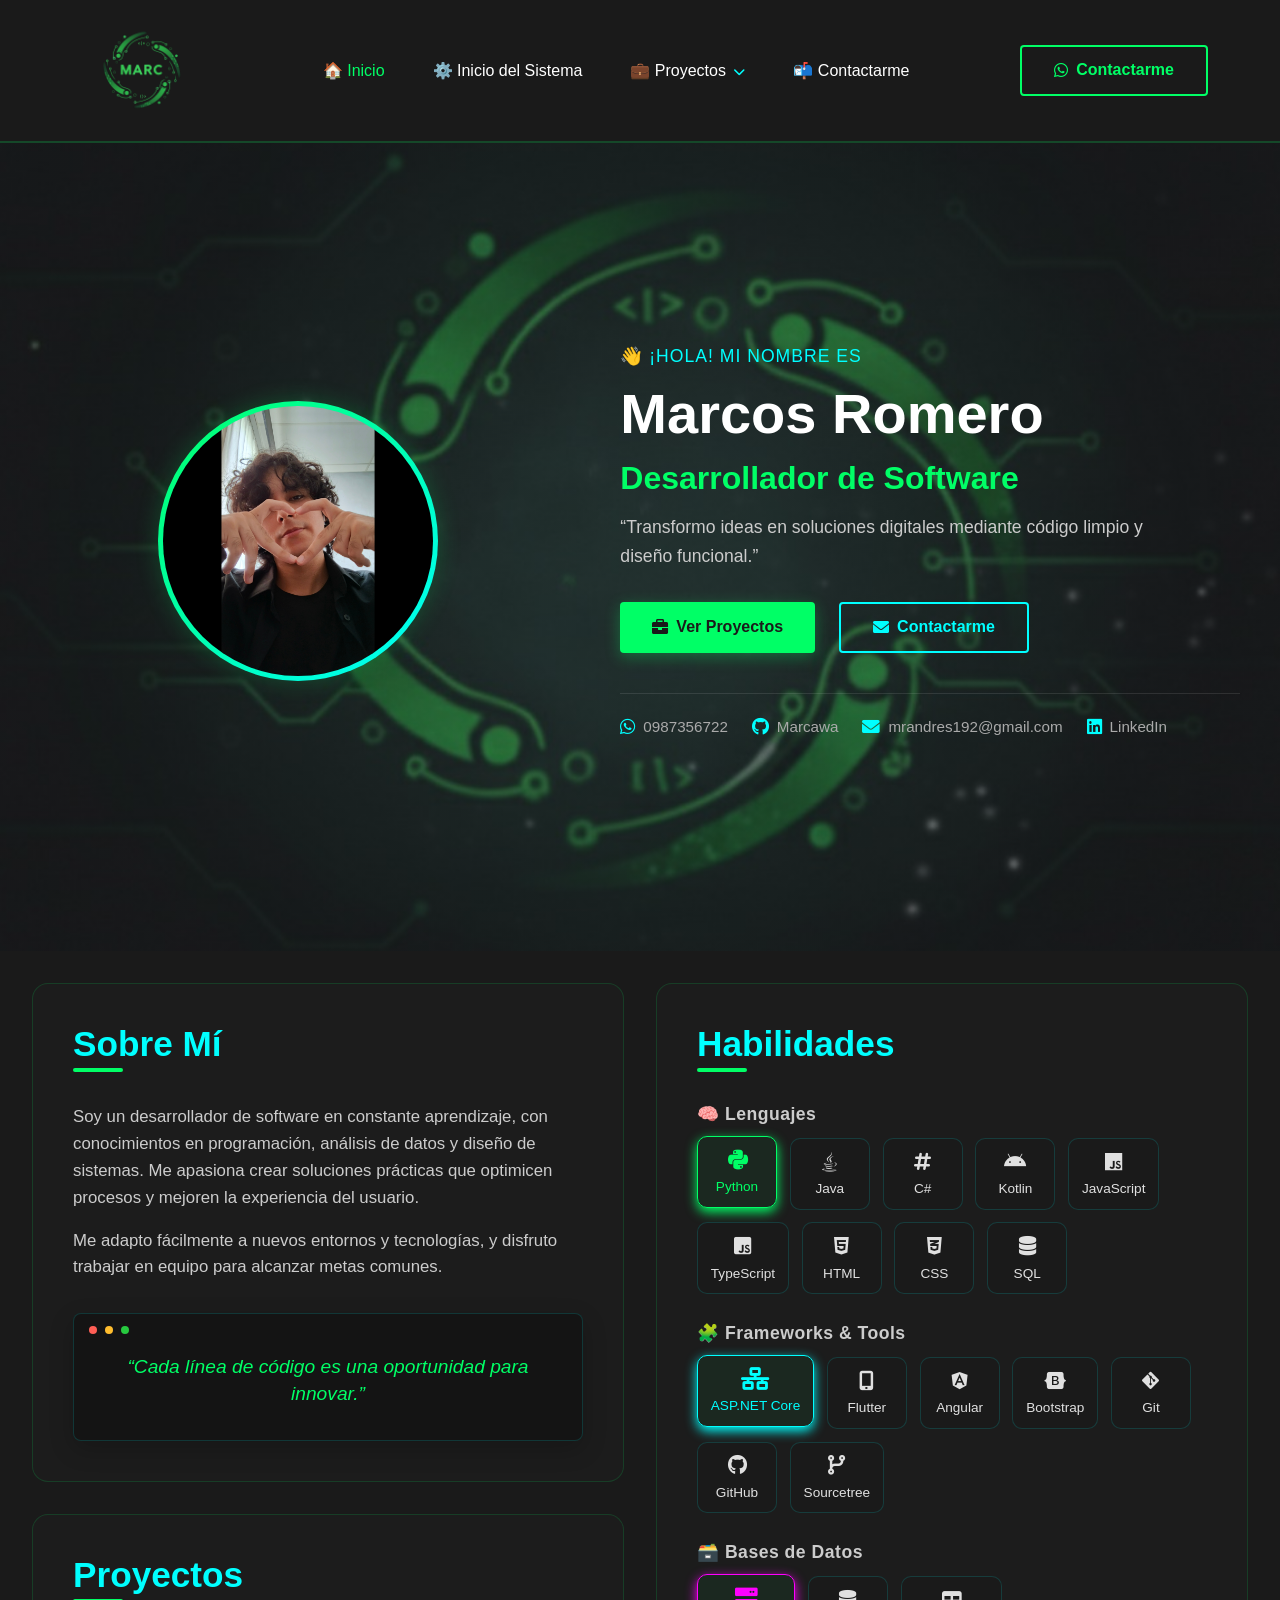
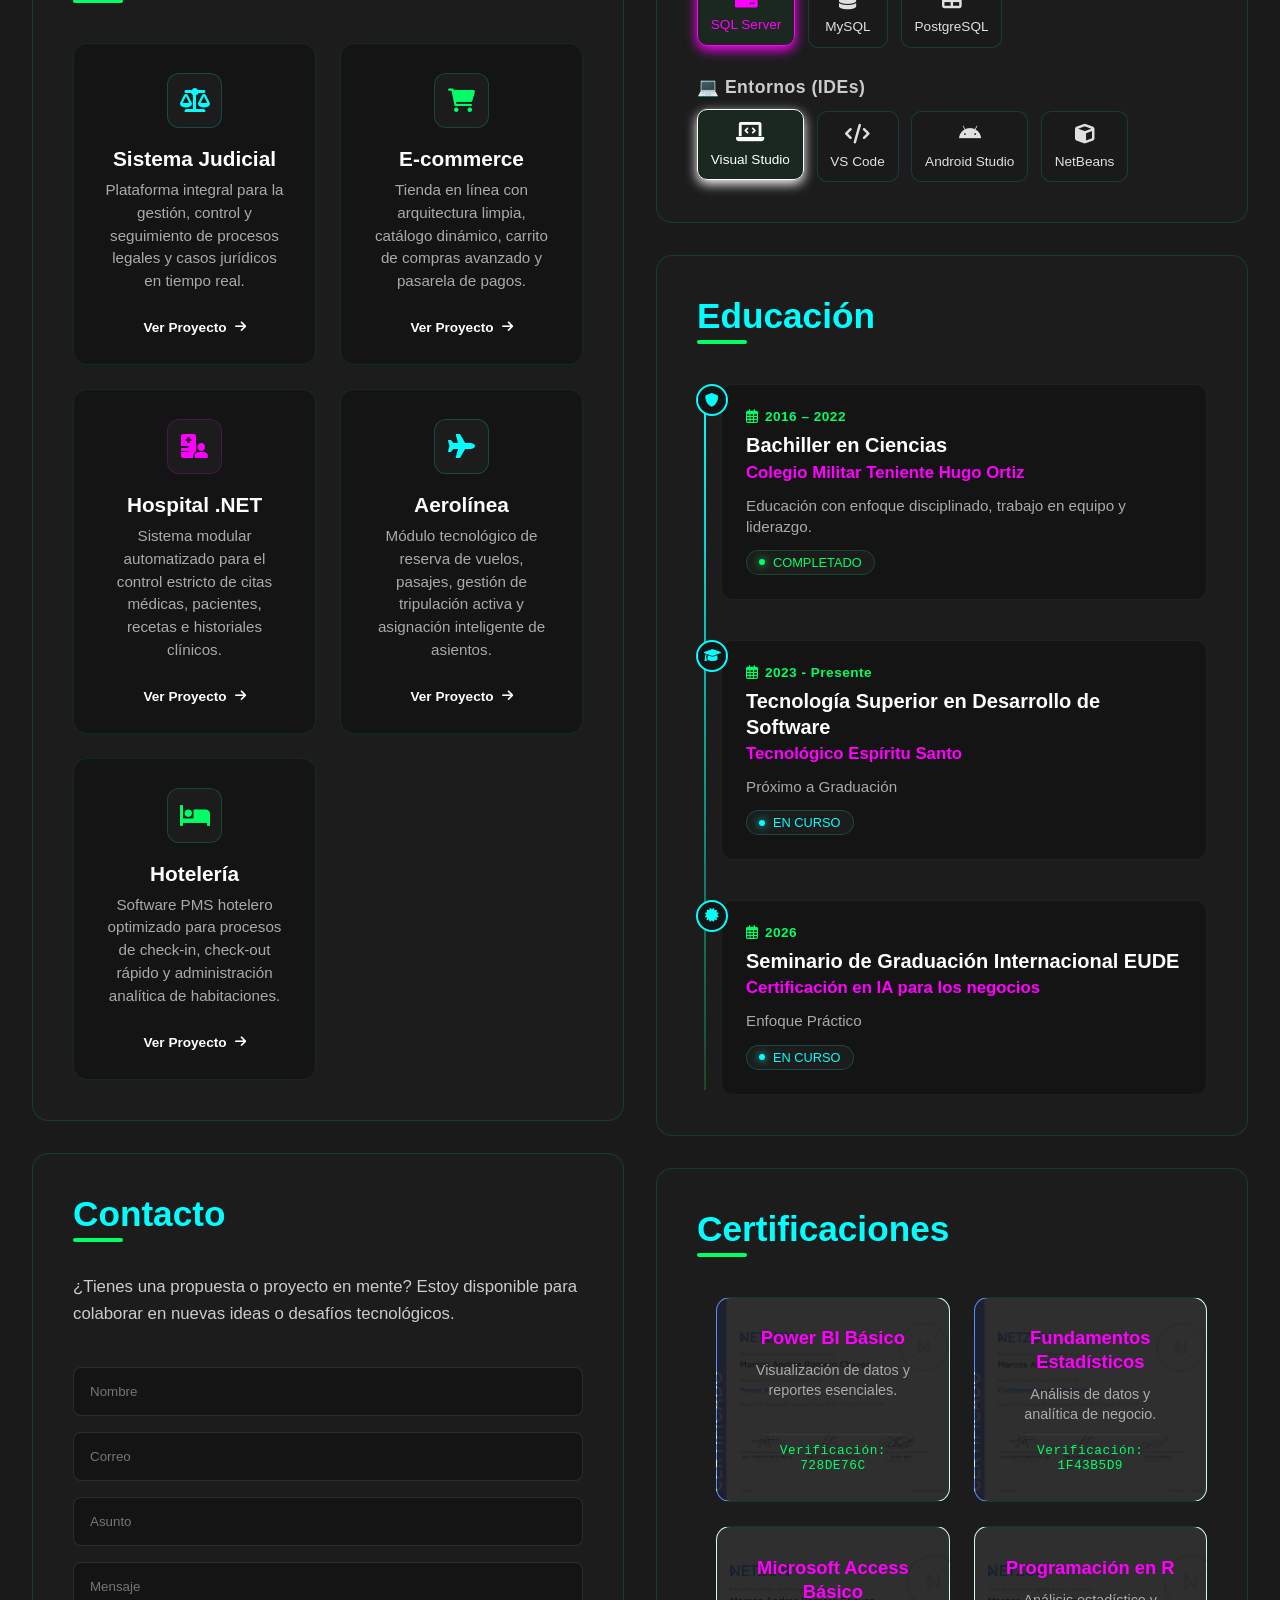
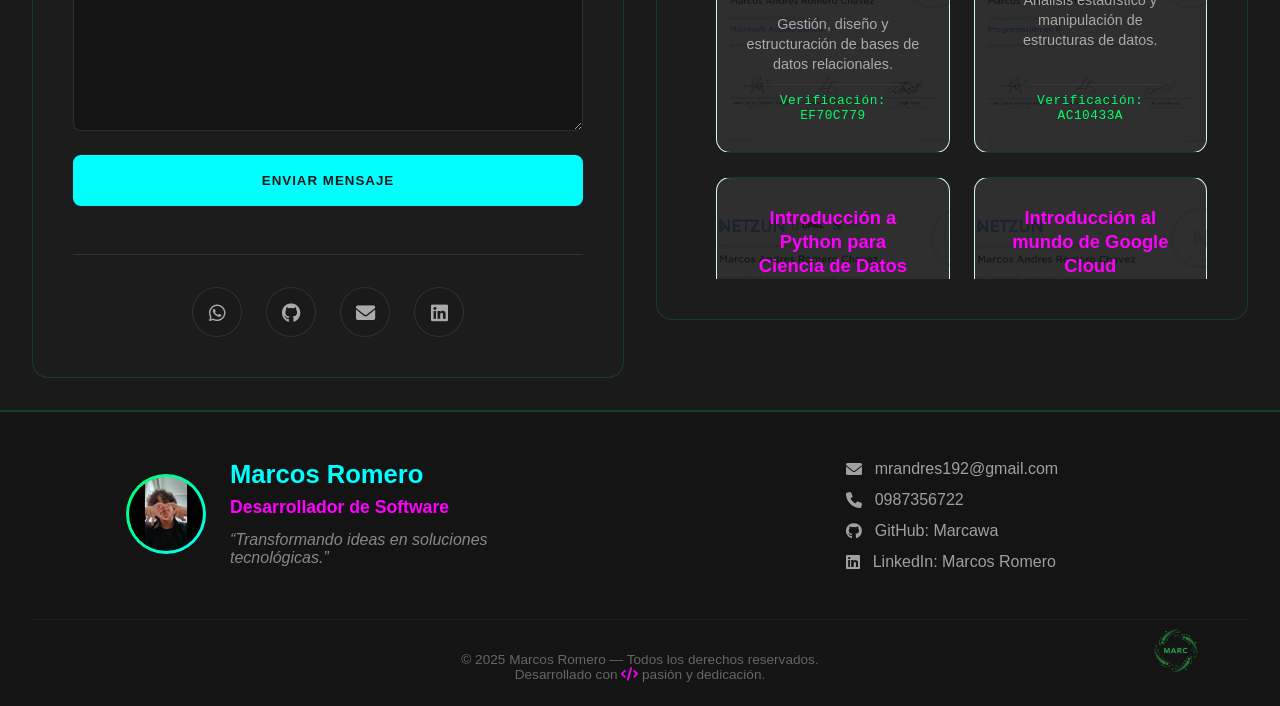
==== index.html @ 41011c2b "agregando el footer" ====
<!DOCTYPE html>
<html lang="es">
    <head>
        <meta charset="UTF-8">
        <meta name="viewport" content="width=device-width, initial-scale=1.0">
        <title>Marcos Romero | Portafolio</title>
        <link rel="stylesheet" href="css/style.css">
        <link rel="stylesheet" href="https://cdnjs.cloudflare.com/ajax/libs/font-awesome/6.0.0/css/all.min.css">
    </head>
    <body>

        <header class="main-header">
            <nav class="navbar">
                <div class="nav-logo">
                    <a href="#inicio">
                        <img src="img/Logo.png" alt="Logo Marcos Romero">
                    </a>
                </div>

                <button class="nav-toggle" id="navToggle" aria-label="Abrir menú">
                    <i class="fas fa-bars"></i>
                </button>

                <ul class="nav-menu" id="navMenu">
                    <li><a href="#inicio" class="nav-link active">🏠 Inicio</a></li>
                    <li><a href="#sistema" class="nav-link">⚙️ Inicio del Sistema</a></li>
                    
                    <li class="dropdown">
                        <a href="#proyectos" class="nav-link dropdown-toggle">
                            💼 Proyectos <i class="fas fa-chevron-down text-small"></i>
                        </a>
                        <ul class="dropdown-menu">
                            <li><a href="#judicial" class="dropdown-item">⚖️ Sistema Judicial</a></li>
                            <li><a href="#ecommerce" class="dropdown-item">🛒 E-commerce</a></li>
                            <li><a href="#hospital" class="dropdown-item">🏥 Hospital</a></li>
                            <li><a href="#aerolinea" class="dropdown-item">✈️ Aerolínea</a></li>
                            <li><a href="#hoteleria" class="dropdown-item">🏨 Hotelería</a></li>
                        </ul>
                    </li>

                    <li><a href="#contacto" class="nav-link">📬 Contactarme</a></li>

                    <li id="nav-action-mobile">
                        <a href="https://wa.me/0987356722" target="_blank" class="btn-nav">
                            <i class="fab fa-whatsapp"></i> Contactarme
                        </a>
                    </li>
                </ul>

                <div class="nav-actions" id="navActions">
                    <a href="https://wa.me/0987356722" target="_blank" class="btn-nav">
                        <i class="fab fa-whatsapp"></i> Contactarme
                    </a>
                </div>
            </nav>
        </header>

        <div class="header-spacer"></div>

        <main>
            <section id="hero" class="hero-section">
                <div class="hero-container">
                    
                    <div class="hero-avatar-box">
                        <div class="avatar-wrapper">
                            <img src="img/Marc.jpg" alt="Marcos Romero" class="hero-avatar">
                        </div>
                    </div>

                    <div class="hero-content-box">
                        <span class="hero-welcome">👋 ¡Hola! Mi nombre es</span>
                        <h1 class="hero-name">Marcos Romero</h1>
                        <h2 class="hero-title">Desarrollador de Software</h2>
                        
                        <p class="hero-description">
                            “Transformo ideas en soluciones digitales mediante código limpio y diseño funcional.”
                        </p>

                        <div class="hero-actions">
                            <a href="#proyectos" class="btn-hero-primary">
                                <i class="fas fa-briefcase"></i> Ver Proyectos
                            </a>
                            <a href="#contacto" class="btn-hero-secondary">
                                <i class="fas fa-envelope"></i> Contactarme
                            </a>
                        </div>

                        <div class="hero-quick-contact">
                            <a href="https://wa.me/0987356722" target="_blank" class="contact-item" title="Llamar o WhatsApp">
                                <i class="fab fa-whatsapp"></i> <span>0987356722</span>
                            </a>
                            <a href="https://github.com/Marcawa" target="_blank" class="contact-item" title="Perfil de GitHub">
                                <i class="fab fa-github"></i> <span>Marcawa</span>
                            </a>
                            <a href="mailto:mrandres192@gmail.com" class="contact-item" title="Enviar Correo Electrónico">
                                <i class="fas fa-envelope"></i> <span>mrandres192@gmail.com</span>
                            </a>
                            <a href="#" target="_blank" class="contact-item" title="Perfil de LinkedIn (Próximamente)">
                                <i class="fab fa-linkedin"></i> <span>LinkedIn</span>
                            </a>
                        </div>
                    </div>

                </div>
            </section>

            <div class="dashboard-grid">
                <div class="columna">
                    <section id="sobre-mi" class="bento-item area-sobre-mi">
                        <div class="about-content">
                            <h2 class="section-title">Sobre Mí</h2>
                            <p class="about-text">
                                Soy un desarrollador de software en constante aprendizaje, 
                                con conocimientos en programación, análisis de datos y diseño de sistemas. 
                                Me apasiona crear soluciones prácticas que optimicen procesos y mejoren la experiencia del usuario.
                            </p>
                            <p class="about-text">
                                Me adapto fácilmente a nuevos entornos y tecnologías, 
                                y disfruto trabajar en equipo para alcanzar metas comunes.
                            </p>
                        </div>

                        <div class="about-quote-box">
                            <div class="quote-terminal">
                                <span class="terminal-dots"></span>
                                <p class="quote-text">“Cada línea de código es una oportunidad para innovar.”</p>
                            </div>
                        </div>
                    </section>
                    
                    <section id="proyectos" class="bento-item area-proyectos"> 
                        <div class="projects-header">
                            <h2 class="section-title">Proyectos</h2>
                        </div>

                        <div class="projects-subgrid">
                            
                            <article class="project-card">
                                <a href="#" class="project-card-link">
                                    <div class="project-card-top">
                                        <div class="project-icon-box card-cyan">
                                            <i class="fas fa-balance-scale"></i>
                                        </div>
                                        <div class="project-info">
                                            <h3>Sistema Judicial</h3>
                                            <p>Plataforma integral para la gestión, control y seguimiento de procesos legales y casos jurídicos en tiempo real.</p>
                                        </div>
                                    </div>
                                    <div class="project-card-bottom">
                                        <div class="project-tech-badges">
                                            <span class="tech-tag">.NET</span>
                                            <span class="tech-tag">C#</span>
                                            <span class="tech-tag">SQL Server</span>
                                        </div>
                                        <div class="project-btn">
                                            <span>Ver Proyecto</span>
                                            <i class="fas fa-arrow-right"></i>
                                        </div>
                                    </div>
                                </a>
                            </article>

                            <article class="project-card">
                                <a href="#" class="project-card-link">
                                    <div class="project-card-top">
                                        <div class="project-icon-box card-green">
                                            <i class="fas fa-shopping-cart"></i>
                                        </div>
                                        <div class="project-info">
                                            <h3>E-commerce</h3>
                                            <p>Tienda en línea con arquitectura limpia, catálogo dinámico, carrito de compras avanzado y pasarela de pagos.</p>
                                        </div>
                                    </div>
                                    <div class="project-card-bottom">
                                        <div class="project-tech-badges">
                                            <span class="tech-tag">ASP.NET</span>
                                            <span class="tech-tag">MVC</span>
                                            <span class="tech-tag">JavaScript</span>
                                        </div>
                                        <div class="project-btn">
                                            <span>Ver Proyecto</span>
                                            <i class="fas fa-arrow-right"></i>
                                        </div>
                                    </div>
                                </a>
                            </article>

                            <article class="project-card">
                                <a href="#" class="project-card-link">
                                    <div class="project-card-top">
                                        <div class="project-icon-box card-magenta">
                                            <i class="fas fa-hospital-user"></i>
                                        </div>
                                        <div class="project-info">
                                            <h3>Hospital .NET</h3>
                                            <p>Sistema modular automatizado para el control estricto de citas médicas, pacientes, recetas e historiales clínicos.</p>
                                        </div>
                                    </div>
                                    <div class="project-card-bottom">
                                        <div class="project-tech-badges">
                                            <span class="tech-tag">Web API</span>
                                            <span class="tech-tag">C#</span>
                                            <span class="tech-tag">Entity F.</span>
                                        </div>
                                        <div class="project-btn">
                                            <span>Ver Proyecto</span>
                                            <i class="fas fa-arrow-right"></i>
                                        </div>
                                    </div>
                                </a>
                            </article>

                            <article class="project-card">
                                <a href="#" class="project-card-link">
                                    <div class="project-card-top">
                                        <div class="project-icon-box card-cyan">
                                            <i class="fas fa-plane"></i>
                                        </div>
                                        <div class="project-info">
                                            <h3>Aerolínea</h3>
                                            <p>Módulo tecnológico de reserva de vuelos, pasajes, gestión de tripulación activa y asignación inteligente de asientos.</p>
                                        </div>
                                    </div>
                                    <div class="project-card-bottom">
                                        <div class="project-tech-badges">
                                            <span class="tech-tag">.NET Core</span>
                                            <span class="tech-tag">Bootstrap</span>
                                            <span class="tech-tag">SQL</span>
                                        </div>
                                        <div class="project-btn">
                                            <span>Ver Proyecto</span>
                                            <i class="fas fa-arrow-right"></i>
                                        </div>
                                    </div>
                                </a>
                            </article>

                            <article class="project-card">
                                <a href="#" class="project-card-link">
                                    <div class="project-card-top">
                                        <div class="project-icon-box card-green">
                                            <i class="fas fa-bed"></i>
                                        </div>
                                        <div class="project-info">
                                            <h3>Hotelería</h3>
                                            <p>Software PMS hotelero optimizado para procesos de check-in, check-out rápido y administración analítica de habitaciones.</p>
                                        </div>
                                    </div>
                                    <div class="project-card-bottom">
                                        <div class="project-tech-badges">
                                            <span class="tech-tag">C#</span>
                                            <span class="tech-tag">Razor Pages</span>
                                            <span class="tech-tag">CSS Grid</span>
                                        </div>
                                        <div class="project-btn">
                                            <span>Ver Proyecto</span>
                                            <i class="fas fa-arrow-right"></i>
                                        </div>
                                    </div>
                                </a>
                            </article>

                        </div>
                    </section>

                    <section id="contacto" class="bento-item area-contacto">
                        <h2 class="section-title">Contacto</h2>
                        <p class="about-text">¿Tienes una propuesta o proyecto en mente? Estoy disponible para colaborar en nuevas ideas o desafíos tecnológicos.</p>
                        
                        <form action="https://api.web3forms.com/submit" method="POST" class="contacto-form">
                            <input type="hidden" name="access_key" value="0d14791d-d81c-462e-8a2c-6093cbc34403">
                            
                            <input type="text" name="name" placeholder="Nombre" required>
                            <input type="email" name="email" placeholder="Correo" required>
                            <input type="text" name="subject" placeholder="Asunto" required>
                            <textarea name="message" placeholder="Mensaje" rows="4" required></textarea>
                            
                            <button type="submit" class="btn-contacto-submit">Enviar mensaje</button>
                        </form>

                        <div class="contacto-social-links">
                            <a href="https://wa.me/0987356722" target="_blank"><i class="fab fa-whatsapp"></i></a>
                            <a href="https://github.com/Marcawa" target="_blank"><i class="fab fa-github"></i></a>
                            <a href="mailto:mrandres192@gmail.com"><i class="fas fa-envelope"></i></a>
                            <a href="#" target="_blank"><i class="fab fa-linkedin"></i></a>
                        </div>
                    </section>
                </div>

                <div class="columna">
                    <section id="habilidades" class="bento-item area-habilidades">
                        <div class="skills-header">
                            <h2 class="section-title">Habilidades</h2>
                        </div>

                        <div class="skills-container">
                            <div class="skills-category" style="--accent-color: var(--clr-neon-green);">
                                <h3>🧠 Lenguajes</h3>
                                <div class="badges-grid">
                                    <span class="skill-badge" data-level="Intermedio-Avanzado"><i class="fab fa-python"></i> Python</span>
                                    <span class="skill-badge" data-level="Intermedio"><i class="fab fa-java"></i> Java</span>
                                    <span class="skill-badge" data-level="Intermedio"><i class="fas fa-hashtag"></i> C#</span>
                                    <span class="skill-badge" data-level="Intermedio"><i class="fab fa-android"></i> Kotlin</span>
                                    <span class="skill-badge" data-level="Básico"><i class="fab fa-js"></i> JavaScript</span>
                                    <span class="skill-badge" data-level="Básico"><i class="fab fa-js-square"></i> TypeScript</span>
                                    <span class="skill-badge" data-level="Avanzado"><i class="fab fa-html5"></i> HTML</span>
                                    <span class="skill-badge" data-level="Intermedio-Avanzado"><i class="fab fa-css3-alt"></i> CSS</span>
                                    <span class="skill-badge" data-level="Intermedio-Avanzado"><i class="fas fa-database"></i> SQL</span>
                                </div>
                            </div>

                            <div class="skills-category" style="--accent-color: var(--clr-cyan-tech);">
                                <h3>🧩 Frameworks & Tools</h3>
                                <div class="badges-grid">
                                    <span class="skill-badge" data-level="Intermedio"><i class="fas fa-network-wired"></i> ASP.NET Core</span>
                                    <span class="skill-badge" data-level="Intermedio"><i class="fas fa-mobile-alt"></i> Flutter</span>
                                    <span class="skill-badge" data-level="Básico"><i class="fab fa-angular"></i> Angular</span>
                                    <span class="skill-badge" data-level="Básico"><i class="fab fa-bootstrap"></i> Bootstrap</span>
                                    <span class="skill-badge" data-level="Avanzado"><i class="fab fa-git-alt"></i> Git</span>
                                    <span class="skill-badge" data-level="Intermedio"><i class="fab fa-github"></i> GitHub</span>
                                    <span class="skill-badge" data-level="Intermedio"><i class="fas fa-code-branch"></i> Sourcetree</span>
                                </div>
                            </div>

                            <div class="skills-category" style="--accent-color: var(--clr-magenta-bold);">
                                <h3>🗃️ Bases de Datos</h3>
                                <div class="badges-grid">
                                    <span class="skill-badge" data-level="Intermedio"><i class="fas fa-server"></i> SQL Server</span>
                                    <span class="skill-badge" data-level="Intermedio"><i class="fas fa-database"></i> MySQL</span>
                                    <span class="skill-badge" data-level="Intermedio"><i class="fas fa-table"></i>PostgreSQL</span>
                                </div>
                            </div>

                            <div class="skills-category" style="--accent-color: var(--clr-white);">
                                <h3>💻 Entornos (IDEs)</h3>
                                <div class="badges-grid">
                                    <span class="skill-badge" data-level="Intermedio"><i class="fas fa-laptop-code"></i> Visual Studio</span>
                                    <span class="skill-badge" data-level="Intermedio-Avanzado"><i class="fas fa-code"></i> VS Code</span>
                                    <span class="skill-badge" data-level="Intermedio"><i class="fab fa-android"></i> Android Studio</span>
                                    <span class="skill-badge" data-level="Intermedio"><i class="fas fa-cube"></i> NetBeans</span>
                                </div>
                            </div>
                        </div>
                    </section>

                    <section id="educacion" class="bento-item area-educacion">
                        <h2 class="section-title">Educación</h2>
                        
                        <div class="education-timeline">

                            <!-- Ítem 1: Colegio Militar -->
                            <article class="timeline-item">
                                <div class="timeline-marker">
                                    <i class="fas fa-shield-alt"></i>
                                </div>
                                <div class="timeline-content">
                                    <span class="timeline-date"><i class="far fa-calendar-alt"></i> 2016 – 2022</span>
                                    <h3 class="timeline-title">
                                        <span class="timeline-degree">Bachiller en Ciencias</span>
                                        <span class="timeline-institution">Colegio Militar Teniente Hugo Ortiz</span>
                                    </h3>
                                    <p class="timeline-description">Educación con enfoque disciplinado, trabajo en equipo y liderazgo.</p>
                                    <div class="timeline-status">
                                        <span class="status-badge status-completed">
                                            <span class="status-dot"></span> COMPLETADO
                                        </span>
                                    </div>
                                </div>
                            </article>

                            <!-- Ítem 2: Carrera Principal -->
                            <article class="timeline-item">
                                <div class="timeline-marker">
                                    <i class="fas fa-graduation-cap"></i>
                                </div>
                                <div class="timeline-content">
                                    <span class="timeline-date"><i class="far fa-calendar-alt"></i> 2023 - Presente</span>
                                    <h3 class="timeline-title">
                                        <span class="timeline-degree">Tecnología Superior en Desarrollo de Software</span>
                                        <span class="timeline-institution">Tecnológico Espíritu Santo</span>
                                    </h3>
                                    <p class="timeline-description">Próximo a Graduación</p>
                                    <div class="timeline-status">
                                        <span class="status-badge status-current">
                                            <span class="status-dot"></span> EN CURSO
                                        </span>
                                    </div>
                                </div>
                            </article>

                            <!-- Ítem 3: Seminario de Graduación -->
                            <article class="timeline-item">
                                <div class="timeline-marker">
                                    <i class="fas fa-certificate"></i>
                                </div>
                                <div class="timeline-content">
                                    <span class="timeline-date"><i class="far fa-calendar-alt"></i> 2026</span>
                                    <h3 class="timeline-title">
                                        <span class="timeline-degree">Seminario de Graduación Internacional EUDE</span>
                                        <span class="timeline-institution">Certificación en IA para los negocios</span>
                                    </h3>
                                    <p class="timeline-description">Enfoque Práctico</p>
                                    <div class="timeline-status">
                                        <span class="status-badge status-upcoming">
                                            <span class="status-dot"></span> EN CURSO
                                        </span>
                                    </div>
                                </div>
                            </article>

                        </div>
                    </section>

                    <section id="certificaciones" class="bento-item area-certificaciones">
                        <h2 class="section-title">Certificaciones</h2>
            
                        <div class="certs-subgrid">
                            <a href="https://drive.google.com/file/d/1bWOHB2dczmwD0FtXtu5WPVUYL5p3fxBM/preview" target="_blank" class="cert-card cert-1">
                                <div class="cert-overlay"></div>
                                <div class="cert-content">
                                    <h3 class="cert-name">Fundamentos Estadísticos</h3>
                                    <p class="cert-description">Análisis de datos y analítica de negocio.</p>
                                    <span class="cert-id">Verificación: 1F43B5D9</span>
                                </div>
                            </a>

                            <a href="https://drive.google.com/file/d/1yi5qO29iijQJSwEKJcuI4nIdB1Ow4Rgn/preview" target="_blank" class="cert-card cert-2">
                                <div class="cert-overlay"></div>
                                <div class="cert-content">
                                    <h3 class="cert-name">Power BI Básico</h3>
                                    <p class="cert-description">Visualización de datos y reportes esenciales.</p>
                                    <span class="cert-id">Verificación: 728DE76C</span>
                                </div>
                            </a>

                            <a href="https://drive.google.com/file/d/1q1avnGNDiLNoIiTYf81wHzQag6DiVwlR/preview" target="_blank" class="cert-card cert-3">
                                <div class="cert-overlay"></div>
                                <div class="cert-content">
                                    <h3 class="cert-name">Programación en R</h3>
                                    <p class="cert-description">Análisis estadístico y manipulación de estructuras de datos.</p>
                                    <span class="cert-id">Verificación: AC10433A</span>
                                </div>
                            </a>

                            <a href="https://drive.google.com/file/d/14hKP-MsOaEbv0qrPx8O7-9fInaTkwqCg/preview" target="_blank" class="cert-card cert-4">
                                <div class="cert-overlay"></div>
                                <div class="cert-content">
                                    <h3 class="cert-name">Microsoft Access Básico</h3>
                                    <p class="cert-description">Gestión, diseño y estructuración de bases de datos relacionales.</p>
                                    <span class="cert-id">Verificación: EF70C779</span>
                                </div>
                            </a>

                            <a href="https://drive.google.com/file/d/1VqFRUCcwICM4jTm05hi6-5cGOzYEYHdQ/preview" target="_blank" class="cert-card cert-5">
                                <div class="cert-overlay"></div>
                                <div class="cert-content">
                                    <h3 class="cert-name">Introducción al mundo de Google Cloud</h3>
                                    <p class="cert-description">Conceptos de computación en la nube e infraestructura cloud.</p>
                                    <span class="cert-id">Verificación: 99A53DFF</span>
                                </div>
                            </a>

                            <a href="https://drive.google.com/file/d/1_hO_L18k088KsbIl1H7dHv5X-WfQuNzx/preview" target="_blank" class="cert-card cert-6">
                                <div class="cert-overlay"></div>
                                <div class="cert-content">
                                    <h3 class="cert-name">Introducción a Python para Ciencia de Datos</h3>
                                    <p class="cert-description">Análisis de datos, automatización y sintaxis esencial de Python.</p>
                                    <span class="cert-id">Verificación: A47F5BB7</span>
                                </div>
                            </a>

                            <a href="https://drive.google.com/file/d/13w5ZiTWsC2G6i_TMNO2Pymj7fEHq6pkf/preview" target="_blank" class="cert-card cert-7">
                                <div class="cert-overlay"></div>
                                <div class="cert-content">
                                    <h3 class="cert-name">Power BI Intermedio-Avanzado</h3>
                                    <p class="cert-description">Modelado DAX complejo, optimización y dashboards interactivos.</p>
                                    <span class="cert-id">Verificación: BC6D2802</span>
                                </div>
                            </a>

                            <a href="https://drive.google.com/file/d/1lscVZv5YSlQHjSTkV6xuHhIb7DfNlRMT/preview" target="_blank" class="cert-card cert-8">
                                <div class="cert-overlay"></div>
                                <div class="cert-content">
                                    <h3 class="cert-name">SQL Para Principiantes</h3>
                                    <p class="cert-description">Consultas, filtrados, uniones y manipulación de datos en SQL.</p>
                                    <span class="cert-id">Verificación: 077CEFF6</span>
                                </div>
                            </a>

                            <a href="https://drive.google.com/file/d/1PRU89WGdtWotuNgKLUI1_SLHfph3QB8L/preview" target="_blank" class="cert-card cert-9">
                                <div class="cert-overlay"></div>
                                <div class="cert-content">
                                    <h3 class="cert-name">Big Data Fundamentals</h3>
                                    <p class="cert-description">Principios de procesamiento masivo y las 5 V's del Big Data.</p>
                                    <span class="cert-id">Verificación: 269A36CB</span>
                                </div>
                            </a>

                            <a href="https://drive.google.com/file/d/1tUi4lRKGIYYONa4nVXlwf2zSW0nnUCap/preview" target="_blank" class="cert-card cert-10">
                                <div class="cert-overlay"></div>
                                <div class="cert-content">
                                    <h3 class="cert-name">Business Analytics en Big Data</h3>
                                    <p class="cert-description">Toma de decisiones analíticas aplicadas a entornos masivos.</p>
                                    <span class="cert-id">Verificación: 40D81E76</span>
                                </div>
                            </a>

                            <a href="https://drive.google.com/file/d/1vsSTw3_D9U0I-H2VChtFm8NAwdDhz_dW/preview" target="_blank" class="cert-card cert-11">
                                <div class="cert-overlay"></div>
                                <div class="cert-content">
                                    <h3 class="cert-name">Power Query y Power Pivot</h3>
                                    <p class="cert-description">ETL avanzado, modelado de datos y limpieza estructurada.</p>
                                    <span class="cert-id">Verificación: 25AAFA43</span>
                                </div>
                            </a>
                        </div>
                    </section>
                </div>
            </div>
        </main>

        <footer class="main-footer">
            <div class="footer-container">
                <div class="footer-block footer-identity">
                    <div class="footer-avatar-wrapper">
                        <img src="img/Marc.jpg" alt="Marcos Romero" class="footer-avatar">
                    </div>
                    <div class="footer-text">
                        <h3>Marcos Romero</h3>
                        <p class="footer-title">Desarrollador de Software</p>
                        <p class="footer-quote">“Transformando ideas en soluciones tecnológicas.”</p>
                    </div>
                </div>

                <div class="footer-block">
                    <ul class="footer-links">
                        <li><a href="mailto:mrandres192@gmail.com"><i class="fas fa-envelope"></i> mrandres192@gmail.com</a></li>
                        <li><a href="tel:0987356722"><i class="fas fa-phone"></i> 0987356722</a></li>
                        <li><a href="https://github.com/Marcawa" target="_blank"><i class="fab fa-github"></i> GitHub: Marcawa</a></li>
                        <li><a href="URL_LINKEDIN_AQUI" target="_blank"><i class="fab fa-linkedin"></i> LinkedIn: Marcos Romero</a></li>
                    </ul>
                </div>
            </div>

            <div class="subfooter">
                <p>&copy; 2025 Marcos Romero — Todos los derechos reservados.</p>
                <p>Desarrollado con <i class="fas fa-code" style="color: var(--clr-magenta-bold);"></i> pasión y dedicación.</p>
                <img src="img/Logo.png" alt="Logo" class="footer-bottom-logo">
            </div>
        </footer>
        
        <script>
            const navToggle = document.getElementById('navToggle');
            const navMenu = document.getElementById('navMenu');

            navToggle.addEventListener('click', () => {
                navMenu.classList.toggle('nav-menu_visible');
                
                const icon = navToggle.querySelector('i');
                if (navMenu.classList.contains('nav-menu_visible')) {
                    icon.className = 'fas fa-times';
                } else {
                    icon.className = 'fas fa-bars';
                }
            });

            document.querySelectorAll('.nav-link, .dropdown-item, .btn-nav').forEach(link => {
                link.addEventListener('click', () => {
                    navMenu.classList.remove('nav-menu_visible');
                    navToggle.querySelector('i').className = 'fas fa-bars';
                });
            });
        </script>

        <script>
            document.addEventListener("DOMContentLoaded", () => {
                const categories = document.querySelectorAll('.skills-category');

                categories.forEach(category => {
                    const badges = category.querySelectorAll('.skill-badge');
                    if (badges.length === 0) return;

                    let currentIndex = 0;
                    let scanInterval = null;
                    let isHovered = false; 
                    
                    // ⏱️ VELOCIDAD CALIBRADA: 1200ms (1.2 segundos) para un recorrido fluido y elegante
                    const speed = 1600; 

                    function runScan() {
                        if (isHovered) return;

                        badges.forEach(badge => badge.classList.remove('active-scan'));

                        if (currentIndex >= badges.length) {
                            currentIndex = 0;
                        }

                        badges[currentIndex].classList.add('active-scan');
                        currentIndex++;
                    }

                    function startScan() {
                        clearInterval(scanInterval);
                        scanInterval = setInterval(runScan, speed);
                    }

                    function stopScan() {
                        clearInterval(scanInterval);
                        badges.forEach(badge => badge.classList.remove('active-scan'));
                    }

                    badges.forEach(badge => {
                        badge.addEventListener('mouseenter', () => {
                            isHovered = true; 
                            stopScan(); 
                        });

                        badge.addEventListener('mouseleave', () => {
                            isHovered = false;
                            startScan(); 
                        });
                    });

                    startScan();
                });
            });
        </script>
    </body>
</html>
---- css/style.css ----
/* ==========================================================================
   1. CONFIGURACIÓN GLOBAL Y VARIABLES
   ========================================================================== */
:root {
    /* Paleta: Código Nocturno y Chispa Digital V3 */
    --clr-bg-deep: #1A1A1A;      /* Negro Profundo */
    --clr-neon-green: #00FF66;   /* Verde Neón */
    --clr-cyan-tech: #00FFFF;    /* Cian Turquesa */
    --clr-magenta-bold: #FF00FF; /* Magenta */
    --clr-white: #FFFFFF;        /* Blanco */

    --font-main: Arial, sans-serif;
}

* {
    margin: 0;
    padding: 0;
    box-sizing: border-box;
}

ul {
    list-style: none;
}

html {
    scroll-behavior: smooth;
    font-family: var(--font-main);
    background-color: var(--clr-bg-deep);
    color: var(--clr-white);
}

/* Resets básicos para que los links no tengan la línea subrayada abajo */
a {
    text-decoration: none;
}


/* ==========================================================================
   2. NAVBAR Y MENÚ DESPLEGABLE (Responsive y con Estados de Color Controlados)
   ========================================================================== */
.main-header {
    position: fixed;
    top: 0;
    left: 0;
    width: 100%;
    background-color: var(--clr-bg-deep);
    border-bottom: 2px solid rgba(0, 255, 102, 0.2); /* Línea verde sutil de separación */
    z-index: 1000;
}

.navbar {
    display: flex;
    justify-content: space-between;
    align-items: center;
    max-width: 1200px;
    margin: 0 auto;
    padding: 1rem 2rem;
    gap: 1rem;
}

.nav-logo img {
    /* 🟢 LOGO FLUIDO E INTELIGENTE */
    width: 12vw;            /* El logo ocupará el 12% del ancho de la pantalla actual */
    min-width: 120px;       /* En pantallas muy pequeñas (celulares), no se encogerá menos de 120px para que no se rompa */
    max-width: 140px;       /* En pantallas gigantes de escritorio, no crecerá más de 180px para no comerse el menú */
    height: auto;           /* La altura se calcula sola para que el logo no se deforme ni se vea estirado */
    display: block;
    transition: width 0.2s ease; /* Suaviza el cambio de tamaño si arrastras la ventana del navegador */
}

.nav-menu {
    display: flex;
    align-items: center;
    gap: 1.5rem;
    list-style: none;
}

/* 🟢 SOLUCIÓN ESTRICTA DE COLOR: Controlamos el estado normal y visitado SOLO del menú */
.nav-link:link, 
.nav-link:visited {
    color: var(--clr-white); /* Siempre blancos de base, aunque ya se haya hecho clic */
    font-size: 1rem;
    padding: 0.5rem 0.75rem;
    transition: color 0.2s ease;
}

/* 🟢 HOVER Y ACTIVO: Ahora sí cambian correctamente al VERDE NEÓN */
.nav-link:hover, 
.nav-link.active {
    color: var(--clr-neon-green) !important;
}

/* --- Estructura del Desplegable (Dropdown) --- */
.dropdown {
    position: relative;
}

.text-small {
    font-size: 0.75rem;
    margin-left: 0.25rem;
    color: var(--clr-cyan-tech); /* El cian para el icono de la flecha */
}

.dropdown-menu {
    position: absolute;
    top: calc(100% + 0.8rem); /* 🟢 NUEVO: Separa el submenú de forma elegante hacia abajo */
    left: 50%;
    transform: translateX(-50%);
    background-color: #222222; /* Fondo gris oscuro para contraste */
    border: 1px solid var(--clr-cyan-tech); /* Borde tecnológico Cian */
    border-radius: 4px;
    padding: 0.5rem 0;
    min-width: 220px;
    display: none; /* Oculto por defecto */
    box-shadow: 0 4px 12px rgba(0, 0, 0, 0.5);
    list-style: none;
}

/* 🟢 PUENTE INVISIBLE: Evita que el submenú se cierre por el espacio de aire creado */
.dropdown-menu::before {
    content: '';
    position: absolute;
    top: -1rem; /* Cubre exactamente el vacío superior hacia arriba */
    left: 0;
    width: 100%;
    height: 1rem; /* Misma altura que la separación para no perder el foco */
}

/* Enlaces internos del desplegable (Proyectos individuales) */
.dropdown-item:link, 
.dropdown-item:visited {
    display: block;
    padding: 0.6rem 1.2rem;
    font-size: 0.95rem;
    color: var(--clr-white); /* Texto blanco base */
    transition: all 0.3s ease;
}

/* 🟢 HOVER PROYECTOS: Al pasar el mouse por un proyecto cambia a MAGENTA BRILLANTE */
.dropdown-item:hover {
    background-color: var(--clr-bg-deep);
    color: var(--clr-magenta-bold) !important; 
    padding-left: 1.5rem; /* Efecto dinámico de desplazamiento */
}

/* Muestra el menú cuando el mouse se posiciona sobre la lista de Proyectos */
.dropdown:hover .dropdown-menu {
    display: block;
}

/* --- Botón de Acción Directa (WhatsApp) --- */
.btn-nav:link, 
.btn-nav:visited {
    color: var(--clr-neon-green);
    border: 2px solid var(--clr-neon-green);
    background-color: transparent;
    padding: 0.9rem 2rem;
    border-radius: 4px;
    font-weight: bold;
    display: flex;
    align-items: center;
    gap: 0.5rem;
    white-space: nowrap;
    transition: all 0.3s ease;
}

.btn-nav:hover {
    background-color: var(--clr-neon-green);
    color: var(--clr-bg-deep) !important; /* Texto oscuro para contrastar con el fondo verde neón */
    box-shadow: 0 0 15px rgba(0, 255, 102, 0.4);
}

/* Espacio dinámico para que el contenido de la web no se esconda detrás */
.header-spacer {
    height: 130px; 
}

.nav-toggle {
    display: none; 
    background: none;
    border: none;
    color: var(--clr-neon-green);
    font-size: 1.8rem;
    cursor: pointer;
    padding: 0.5rem;
    z-index: 1100;
}

/* Ocultamos el botón móvil en la versión de escritorio */
#nav-action-mobile {
    display: none;
}


main {
    width: 100%; /* Permite que el contenido principal ocupe todo el ancho de la pantalla */
    background-color: var(--clr-bg-deep); /* Asegura el fondo oscuro base */
}


/* ==========================================================================
   3. SECCIÓN PRINCIPAL (Hero Section - Escritorio)
   ========================================================================== */
.hero-section {
    width: 100%; /* 🟢 Crucial: Ahora sí puede tocar los bordes de la pantalla */
    /* min-height: calc(100vh - 79px); Ocupa el resto de la pantalla completa */

    /* 🎯 CAMBIO CLAVE: Volvemos a la pantalla completa limpia para PC.
       Esto centra perfectamente tu avatar y textos verticalmente en cualquier monitor */
    min-height: calc(100vh - 79px); 
    max-height: none; /* Eliminamos este tope en PC para que no aplaste el contenido */

    display: flex;
    align-items: center;
    justify-content: center;
    /* padding: 6rem 2rem; Relleno elegante para dar aire al contenido */
    padding: 4rem 2rem;
    
    /* 🟢 SOLUCIÓN ESTRICTA: Capa oscura + Imagen separadas por coma sin interrupciones */
    background-image: linear-gradient(rgba(26, 26, 26, 0.45), rgba(26, 26, 26, 0.45)), 
                      url('../img/Fondo.jpg');
    background-size: cover;       /* Hace que la imagen llene todo el espacio sin deformarse */
    background-position: center;  /* Centra el patrón tecnológico en cualquier pantalla */
    background-repeat: no-repeat; /* Evita que la imagen se duplique como mosaico */
    background-attachment: scroll; /* Da un efecto parallax genial al hacer scroll */
}

.hero-container {
    display: flex;
    align-items: center;
    justify-content: space-between;
    max-width: 1200px;
    width: 100%;
    gap: 4rem;
    /* 3. ESCUDO PROTECTOR: Si la pantalla se vuelve muy pequeña en altura, 
       impedimos que el contenedor suba e invada el Navbar */
    margin-top: 0;
}

/* --- Bloque Izquierdo: Avatar --- */
.hero-avatar-box {
    flex: 1;
    display: flex;
    justify-content: center;
}

.avatar-wrapper {
    position: relative;
    width: 280px;
    height: 280px;
    border-radius: 50%;
    padding: 5px;
    /* Efecto de borde brillante tecnológico circular */
    background: linear-gradient(135deg, var(--clr-neon-green), var(--clr-cyan-tech));
    box-shadow: 0 0 25px rgba(0, 255, 102, 0.2);
}

.hero-avatar {
    width: 100%;
    height: 100%;
    object-fit: cover;
    border-radius: 50%;
    background-color: #222222; /* Fondo por si la imagen tarda en cargar */
    display: block;
}

/* --- Bloque Derecho: Contenido de Texto --- */
.hero-content-box {
    flex: 1.2;
    display: flex;
    flex-direction: column;
    gap: 1rem;
}

.hero-welcome {
    font-size: 1.1rem;
    color: var(--clr-cyan-tech); /* Cian para llamadas de atención secundarias */
    font-weight: 500;
    text-transform: uppercase;
    letter-spacing: 1px;
}

.hero-name {
    font-size: 3.5rem;
    color: var(--clr-white);
    line-height: 1.1;
}

.hero-title {
    font-size: 2rem;
    color: var(--clr-neon-green); /* Verde neón para resaltar tu profesión */
    font-weight: bold;
}

.hero-description {
    font-size: 1.1rem;
    line-height: 1.6;
    color: #CCCCCC; /* Blanco grisáceo para mejor legibilidad */
    max-width: 550px;
    margin-bottom: 1rem;
}

/* --- Botones de Acción --- */
.hero-actions {
    display: flex;
    gap: 1.5rem;
    margin-bottom: 1.5rem;
}

/* Botón "Ver Proyectos" (Verde Neón Relleno) */
.btn-hero-primary {
    background-color: var(--clr-neon-green);
    color: var(--clr-bg-deep);
    padding: 0.9rem 2rem;
    border-radius: 4px;
    font-weight: bold;
    display: inline-flex;
    align-items: center;
    gap: 0.5rem;
    transition: all 0.3s ease;
    box-shadow: 0 4px 15px rgba(0, 255, 102, 0.3);
}

.btn-hero-primary:hover {
    transform: translateY(-3px);
    box-shadow: 0 6px 20px rgba(0, 255, 102, 0.5);
}

/* Botón "Contactarme" (Borde Cian) */
.btn-hero-secondary {
    background-color: transparent;
    color: var(--clr-cyan-tech);
    border: 2px solid var(--clr-cyan-tech);
    padding: 0.9rem 2rem;
    border-radius: 4px;
    font-weight: bold;
    display: inline-flex;
    align-items: center;
    gap: 0.5rem;
    transition: all 0.3s ease;
}

.btn-hero-secondary:hover {
    background-color: rgba(0, 255, 255, 0.1);
    transform: translateY(-3px);
    box-shadow: 0 6px 15px rgba(0, 255, 255, 0.2);
}

/* --- Enlaces de Contacto Rápido --- */
.hero-quick-contact {
    display: flex;
    flex-wrap: wrap;
    gap: 1.5rem;
    border-top: 1px solid rgba(255, 255, 255, 0.1);
    padding-top: 1.5rem;
}

.contact-item {
    display: flex;
    align-items: center;
    gap: 0.5rem;
    color: #AAAAAA;
    font-size: 0.95rem;
    transition: color 0.2s ease;
}

.contact-item i {
    color: var(--clr-cyan-tech); /* Iconos resaltados en cian */
    font-size: 1.1rem;
}

.contact-item:hover {
    color: var(--clr-white);
}


/* ==========================================================================
   EL CONTENEDOR BENTO GRID MAESTRO (Escritorio)
   ========================================================================== */
.dashboard-grid {
    max-width: 1400px;
    margin: 0 auto;
    padding: 2rem;
    display: grid;
    grid-template-columns: repeat(2, 1fr);
    gap: 2rem;
}

.columna {
    display: flex;
    flex-direction: column;
    gap: 2rem;
}

.bento-item {
    background-color: rgba(30, 30, 30, 0.6);
    border: 1px solid rgba(0, 255, 102, 0.15);
    border-radius: 16px;
    padding: 2.5rem;
    height: fit-content; /* Se ajusta a su contenido */
}

/* Efecto hover interactivo para todo el tablero */
.bento-item:hover {
    transform: translateY(-4px);
    border-color: var(--clr-neon-green);
    box-shadow: 0 12px 30px rgba(0, 255, 102, 0.05);
}

/* ==========================================================================
   CONEXIÓN DIRECTA CON EL MAPA (No cambias esto nunca)
   ========================================================================== 
.area-sobre-mi { grid-area: sobre-mi; }
.area-habilidades { grid-area: habilidades; }
.area-educacion { grid-area: educacion; }
.area-proyectos { grid-area: proyectos; }
.area-certificaciones { grid-area: certificaciones; }
.area-contacto { grid-area: contacto; }*/


/* ==========================================================================
   4. SECCIÓN SOBRE MÍ (Estilo Tarjeta - Ocupa la columna izquierda)
   ========================================================================== */

.about-content {
    display: flex;
    flex-direction: column;
    gap: 0;
}

.section-title {
    font-size: 2.2rem;
    color: var(--clr-cyan-tech); /* Tu cian tecnológico */
    position: relative;
    display: inline-block;
    margin-bottom: 2.5rem;
}

/* Línea decorativa neón debajo del título */
.section-title::after {
    content: '';
    position: absolute;
    bottom: -8px;
    left: 0;
    width: 50px;
    height: 4px;
    background-color: var(--clr-neon-green); /* Tu verde neón */
    border-radius: 2px;
}

.about-text {
    font-size: 1.05rem;
    line-height: 1.6;
    color: #CCCCCC;
    margin-bottom: 1rem;
}

/* 4. La caja de la frase: ya no necesita margen negativo */
.about-quote-box {
    margin-top: 1rem; 
}

/* --- Caja de la Frase (Estilo Terminal en la parte inferior) --- */
.quote-terminal {
    background-color: #141414; /* Más oscuro para simular una consola */
    border: 1px solid rgba(0, 255, 255, 0.15); /* Borde cian sutil */
    border-radius: 8px;
    padding: 2rem 1.5rem;
    position: relative;
    box-shadow: 0 8px 24px rgba(0, 0, 0, 0.2);
}

/* Puntitos estilo Mac de la terminal */
.terminal-dots::before {
    content: '';
    position: absolute;
    top: 12px;
    left: 15px;
    width: 8px;
    height: 8px;
    border-radius: 50%;
    background-color: #FF5F56;
    box-shadow: 16px 0 0 #FFBD2E, 32px 0 0 #27C93F;
}

.quote-text {
    font-size: 1.2rem;
    font-style: italic;
    color: var(--clr-neon-green); /* Resalta tu frase en verde neón */
    line-height: 1.4;
    font-weight: 500;
    text-align: center;
    margin-top: 0.5rem;
}



/* ==========================================================================
   5. SECCIÓN DE HABILIDADES (Skills - Dentro de Bento Grid)
   ========================================================================== */

/* Contenedor principal de las categorías */
.skills-container {
    display: flex;
    flex-direction: column;
    gap: 1.8rem;
    width: 100%;
    margin-top: 0rem;
}

/* Bloque individual de cada categoría */
.skills-category {
    text-align: left;
}

/* Subtítulos (Lenguajes, Frameworks, etc.) */
.skills-category h3 {
    font-size: 1.1rem;
    color: #CCCCCC;
    margin-bottom: 0.8rem;
    font-weight: 600;
    letter-spacing: 0.5px;
}

/* Envoltura Flexbox para las etiquetas (badges) */
.badges-grid {
    display: flex;
    flex-wrap: wrap;
    gap: 0.8rem;
}

/* Estilo individual de cada Badge (Cápsulas oscuras premium) */
/* Estilo individual de cada Badge */
.skill-badge {
    position: relative; /* ¡NECESARIO para que el tooltip se posicione respecto al badge! */
    background-color: var(--clr-bg-deep);
    border: 1px solid rgba(0, 255, 255, 0.15);
    color: #E0E0E0;
    padding: 0.8rem;
    border-radius: 10px;
    font-size: 0.85rem;
    font-weight: 500;
    display: inline-flex;
    flex-direction: column;
    align-items: center;
    justify-content: center;
    gap: 0.6rem;
    transition: all 0.3s ease;
    min-width: 80px;
}

/* --- LÓGICA DEL TOOLTIP (Diseño Estilo HUD/Cyberpunk) --- */

.skill-badge::after {
    content: attr(data-level); 
    position: absolute;
    bottom: 135%; /* Un poco más separado para que no estorbe */
    left: 50%;
    transform: translateX(-50%) translateY(10px);
    
    /* Diseño Estilo Tarjeta Técnica */
    background: rgba(10, 10, 10, 0.85); /* Fondo oscuro profundo */
    backdrop-filter: blur(8px);        /* Efecto cristal */
    color: var(--accent-color);
    padding: 0.3rem 0.6rem;
    border-radius: 4px;
    font-size: 0.8rem;
    letter-spacing: 1px;               /* Un poco más espaciado */
    font-weight: 700;
    white-space: nowrap;
    
    /* Borde con brillo */
    border: 1px solid var(--accent-color);
    box-shadow: 0 0 10px rgba(0, 255, 102, 0.2); 
    
    opacity: 0;
    pointer-events: none;
    transition: all 0.4s cubic-bezier(0.175, 0.885, 0.32, 1.275);
    z-index: 100;
}

/* Triángulo del Tooltip (Ahora más pequeño y estilizado) */
.skill-badge::before {
    content: '';
    position: absolute;
    bottom: 122%;
    left: 50%;
    transform: translateX(-50%);
    border-width: 5px 5px 0 5px;
    border-style: solid;
    border-color: var(--accent-color) transparent transparent transparent;
    opacity: 0;
    transition: all 0.3s ease;
}

/* Activación con un pequeño efecto "slide-up" */
.skill-badge:hover::after,
.skill-badge:hover::before {
    opacity: 1;
    transform: translateX(-50%) translateY(0);
}

/* 🔥 Efecto Hover Interactivo (Brillo Verde Neón al pasar el mouse) */
.skill-badge:hover {
    color: var(--accent-color); /* Cambia el texto a tu verde neón */
    border-color: var(--accent-color); /* El borde se ilumina */
    background-color: rgba(0, 255, 102, 0.05); /* Pequeño destello de fondo */
    transform: translateY(-5px); /* Efecto flotante idéntico al de tus botones */
    box-shadow: 0 4px 12px rgba(0, 255, 102, 0.15);
}

/* Si tienes FontAwesome, esto le da un toque sutil de color a los iconos */
.skill-badge i {
    font-size: 1.23rem;
    transition: color 0.25s ease;
}

.skill-badge:hover i {
    color: var(--accent-color);
    transform: scale(1.15); /* Esto hace que el icono crezca un 15% solo cuando pasas el mouse */
}

/* Clase para el escaneo automático (idéntico al hover pero controlado por JS) */
.skill-badge.active-scan {
    color: var(--accent-color);
    border-color: var(--accent-color);
    background-color: rgba(0, 255, 102, 0.05);
    transform: translateY(-2px);
    box-shadow: 0 4px 12px var(--accent-color);
}

/* Hace que el icono crezca durante el escaneo automático */
.skill-badge.active-scan i {
    color: var(--accent-color);
    transform: scale(1.15);
}


/* ==========================================================================
   6. ESTILOS INTERNOS DE PROYECTOS (Estructura Semántica con article)
   ========================================================================== */
.projects-header {
    margin-bottom: 0.5rem;
}

/* 💎 CLAVE 1: align-items: start evita que una tarjeta obligue a la de al lado a estirarse */
.projects-subgrid {
    display: grid;
    grid-template-columns: repeat(2, 1fr); 
    gap: 1.5rem;
    width: 100%;
    align-items: start; 
}

.project-card {
    background: none;
    padding: 0;
    border: none;
    height: 100%;
}

/* El enlace interno maneja el flujo de manera elástica y segura */
.project-card-link {
    background-color: #141414;
    border: 1px solid rgba(0, 255, 102, 0.1);
    border-radius: 14px;
    padding: 1.8rem;
    display: flex;
    flex-direction: column;
    justify-content: flex-start; /* Permite crecimiento natural hacia abajo */
    gap: 1.2rem; /* Separación base inicial uniforme */
    text-decoration: none; 
    width: 100%;
    cursor: pointer;
    position: relative;
    transition: transform 0.3s ease, border-color 0.3s ease, box-shadow 0.3s ease;
}

/* Parte superior: Icono y Textos */
.project-card-top {
    display: flex;
    flex-direction: column;
    align-items: center;
    gap: 1.2rem;
    width: 100%;
}

.project-icon-box {
    width: 55px;
    height: 55px;
    min-width: 55px;
    border-radius: 12px;
    display: flex;
    align-items: center;
    justify-content: center;
    font-size: 1.5rem;
    background-color: rgba(30, 30, 30, 0.8);
    border: 1px solid transparent;
    transition: transform 0.3s ease;
}

.card-cyan i { color: var(--clr-cyan-tech); }
.card-cyan { border-color: rgba(0, 255, 255, 0.2); }

.card-green i { color: var(--clr-neon-green); }
.card-green { border-color: rgba(0, 255, 102, 0.2); }

.card-magenta i { color: var(--clr-magenta-bold); }
.card-magenta { border-color: rgba(255, 0, 255, 0.2); }

.project-info {
    display: flex;
    flex-direction: column;
    gap: 0.5rem;
    text-align: center;
}

.project-info h3 {
    font-size: 1.3rem;
    color: var(--clr-white);
    font-weight: 600;
    transition: color 0.3s ease;
}

.project-info p {
    font-size: 0.95rem;
    line-height: 1.5;
    color: #AAAAAA;
}

/* Parte Inferior: Contenedor elástico */
.project-card-bottom {
    display: flex;
    flex-direction: column;
    align-items: center;
    width: 100%;
    margin-top: auto; /* Empuja el bloque inferior abajo si hay espacio de sobra */
}

/* 💎 CLAVE 2: Flujo nativo y seguro. No tapa texto jamás. */
.project-tech-badges {
    display: flex;
    flex-wrap: wrap;
    justify-content: center;
    gap: 0.5rem;
    width: 100%;
    
    /* Estado colapsado físico real */
    max-height: 0;
    opacity: 0;
    overflow: hidden;
    padding-bottom: 0; 
    
    /* Animación suave de apertura física */
    transition: max-height 0.35s cubic-bezier(0.4, 0, 0.2, 1), 
                opacity 0.25s ease, 
                padding-bottom 0.35s ease;
}

.tech-tag {
    background-color: rgba(30, 30, 30, 0.6);
    border: 1px solid rgba(255, 255, 255, 0.1);
    color: var(--clr-cyan-tech);
    font-size: 0.75rem;
    padding: 0.25rem 0.65rem;
    border-radius: 6px;
    font-weight: 500;
}

/* Botón interactivo "Ver Proyecto" */
.project-btn {
    display: inline-flex;
    align-items: center;
    gap: 0.5rem;
    color: var(--clr-white);
    font-size: 0.85rem;
    font-weight: bold;
    transition: color 0.3s ease, margin-top 0.3s ease;
    white-space: nowrap;
    padding-top: 0.5rem;
}

.project-btn i {
    font-size: 0.8rem;
    transition: transform 0.3s ease;
}

/* 🔥 INTERACCIONES REACTIVAS HOVER */
.project-card-link:hover {
    transform: translateY(-5px);
    border-color: var(--clr-neon-green);
    box-shadow: 0 10px 25px rgba(0, 255, 102, 0.08);
}

/* 💎 CLAVE 3: Cuando se abre, empuja físicamente manteniendo distancias perfectas */
.project-card-link:hover .project-tech-badges {
    max-height: 120px; /* Espacio de sobra para las etiquetas */
    opacity: 1;
    padding-bottom: 1rem; /* Separación controlada y limpia con el botón de abajo */
    border-top: 1px solid rgba(255, 255, 255, 0.05); /* Línea sutil de separación superior opcional */
    padding-top: 1rem; /* Da aire entre el párrafo largo y las tecnologías */
}

.project-card-link:hover h3 { color: var(--clr-neon-green); }
.project-card-link:hover .project-icon-box { transform: scale(1.05); }
.project-card-link:hover .project-btn { color: var(--clr-neon-green); }
.project-card-link:hover .project-btn i { transform: translateX(4px); }

/* ==========================================================================
   7. SECCIÓN DE EDUCACIÓN (Estilo Línea de Tiempo Git / Terminal)
   ========================================================================== */

.education-timeline {
    position: relative;
    display: flex;
    flex-direction: column;
    gap: 2.5rem;
    padding-left: 1.5rem; /* Espacio para la línea vertical guía */
    margin-top: 0.5rem;
    text-align: left; /* Alineación limpia a la izquierda para escritorio */
}

/* La línea vertical tecnológica que simula una rama (branch) de Git */
.education-timeline::before {
    content: '';
    position: absolute;
    top: 5px;
    left: 7px;
    width: 2px;
    height: calc(100% - 10px);
    background: linear-gradient(to bottom, var(--clr-cyan-tech), rgba(0, 255, 102, 0.2));
}

.timeline-item {
    position: relative;
    display: flex;
    gap: 1.5rem;
    width: 100%;
}

/* Nodos interactivos de la línea de tiempo */
.timeline-marker {
    position: absolute;
    left: -1.5rem;
    left: calc(-1.5rem - 1px); /* Ajuste milimétrico sobre la línea guía */
    width: 32px;
    height: 32px;
    background-color: #141414; /* Consola profunda */
    border: 2px solid var(--clr-cyan-tech);
    border-radius: 50%;
    display: flex;
    align-items: center;
    justify-content: center;
    z-index: 2;
    transition: all 0.3s ease;
}

.timeline-marker i {
    font-size: 0.85rem;
    color: var(--clr-cyan-tech);
    transition: color 0.3s ease;
}

/* Contenido de cada tarjeta educativa */
.timeline-content {
    background-color: #141414; /* Sincronizado con tus terminales interiores */
    border: 1px solid rgba(255, 255, 255, 0.05);
    border-radius: 12px;
    padding: 1.5rem;
    width: 100%;
    display: flex;
    flex-direction: column;
    gap: 0.5rem;
    transition: all 0.3s ease;
}

.timeline-date {
    font-size: 0.85rem;
    color: var(--clr-neon-green); /* Verde neón para el bloque temporal */
    font-weight: bold;
    display: flex;
    align-items: center;
    gap: 0.4rem;
    letter-spacing: 0.5px;
}

/* Contenedor del título (h3) que alinea el contenido en una sola línea */
.timeline-title {
    font-size: 1.25rem;
    color: var(--clr-white); /* El guion separador "-" heredará este blanco */
    font-weight: 600;
    line-height: 1.3;
}

/* El Grado académico: Resaltado con tu Magenta de las variables globales */
.timeline-degree {
    display: block;
    color: var(--clr-white);
}

/* La Institución: Conserva el color blanco limpio dentro del encabezado */
.timeline-institution {
    display: block;
    color: var(--clr-magenta-bold);
    font-weight: 900; /* Un poco más ligera para contrastar con el grado */

    font-size: 1.05rem; /* Un pelín más pequeña que el grado para dar jerarquía */
    margin-top: 0.2rem;  /* Espaciado perfecto hacia abajo */
}

/* El párrafo inferior: Pasa a ser una descripción secundaria limpia */
.timeline-description {
    font-size: 0.95rem;
    color: #AAAAAA; /* Gris suave para jerarquía de lectura */
    line-height: 1.4;
    margin-top: 0.2rem;
}

/* Sistema de estados (Badges de Estado del commit/estudio) */
.timeline-status {
    margin-top: 0.3rem;
    display: flex;
}

.status-badge {
    display: inline-flex;
    align-items: center;
    gap: 0.5rem;
    font-size: 0.8rem;
    font-weight: 500;
    padding: 0.25rem 0.75rem;
    border-radius: 20px;
    background-color: rgba(30, 30, 30, 0.8);
    border: 1px solid rgba(255, 255, 255, 0.1);
}

/* Punto pulsante para lo que está en curso */
.status-dot {
    width: 6px;
    height: 6px;
    border-radius: 50%;
    display: inline-block;
}

/* 1. COMPLETADO (Colegio Militar) -> Verde Neón: Éxito/Finalizado */
.status-completed {
    color: var(--clr-neon-green);
    border-color: rgba(0, 255, 102, 0.2);
}
.status-completed .status-dot {
    background-color: var(--clr-neon-green);
    box-shadow: 0 0 8px var(--clr-neon-green);
}

/* 2. EN CURSO (Tecnológico Espíritu Santo) -> Cian: Proceso Activo */
.status-current {
    color: var(--clr-cyan-tech);
    border-color: rgba(0, 255, 255, 0.2);
}
.status-current .status-dot {
    background-color: var(--clr-cyan-tech);
    box-shadow: 0 0 8px var(--clr-cyan-tech);
}

/* 3. PLANIFICADO / FUTURO (Seminario de Graduación) -> Blanco: Estado Espera */
.status-upcoming {
    color: var(--clr-cyan-tech);
    border-color: rgba(0, 255, 255, 0.2);
}
.status-upcoming .status-dot {
    background-color: var(--clr-cyan-tech);
    box-shadow: 0 0 8px var(--clr-cyan-tech);
}

/* 🔥 EFECTOS HOVER COMPUESTOS E INTERACTIVOS */
.timeline-item:hover .timeline-marker {
    border-color: var(--clr-neon-green);
    transform: scale(1.1);
    box-shadow: 0 0 12px rgba(0, 255, 102, 0.3);
}

.timeline-item:hover .timeline-marker i {
    color: var(--clr-neon-green);
}

.timeline-item:hover .timeline-content {
    border-color: rgba(0, 255, 102, 0.2);
    box-shadow: 0 6px 20px rgba(0, 255, 102, 0.03);
    transform: translateX(4px); /* Desplazamiento sutil tecnológico */
}


/* ==========================================================================
   8. SECCIÓN DE CERTIFICACIONES (Tarjetas con Fondo de Imagen Dinámico)
   ========================================================================== */

.certs-subgrid {
    display: grid;
    grid-template-columns: repeat(2, 1fr); 
    gap: 1.5rem;
    width: 100%;
    align-items: stretch; 
    
    /* 🎯 SOLUCIÓN AL SCROLL: Altura fija calculada para mostrar 2 filas completas y asomar la 3ra */
    max-height: 590px; 
    overflow-y: auto;   /* Activa el scroll vertical */

    /* 🎯 TRUCO MAESTRO: Mueve la barra de scroll al lado izquierdo */
    direction: rtl; 
    /*
    padding-top: 0.5rem;
    padding-bottom: 0.5rem;
    padding-left: 1.2rem;  
    padding-right: 0;*/

    /* El Padding aquí es el colchón para que la carta no se corte al subir */
    padding: 0.5rem 0 0.5rem 1.2rem;
}

/* 🎨 Personalización de la barra de scroll (Scrollbar futurista) */
.certs-subgrid::-webkit-scrollbar {
    width: 13px; /* Barra delgada y elegante */
}

.certs-subgrid::-webkit-scrollbar-track {
    /*background: rgba(255, 255, 255, 0.03);
    border-radius: 10px;*/
    background: transparent;
}

.certs-subgrid::-webkit-scrollbar-thumb {
    background: var(--clr-cyan-tech); 
    /* 
    border-radius: 10px;
    transition: background 0.3s ease; */

    border: 4px solid transparent; 
    background-clip: padding-box; 
    border-radius: 20px;
    transition: background-color 0.3s ease;
}

.certs-subgrid::-webkit-scrollbar-thumb:hover {
    background: var(--clr-neon-green); /* Cambia a verde neón al hacerle hover */
}

.cert-card {
    /* 🎯 TRUCO MAESTRO (Parte 2): Restaura el orden y alineación del contenido normal de izquierda a derecha */
    direction: ltr;

    position: relative;
    background-color: #141414;
    border: 1px solid rgba(0, 255, 255, 0.15); 
    border-radius: 14px;
    padding: 1.8rem;
    display: flex;
    flex-direction: column;
    justify-content: space-between; 
    align-items: center;     
    min-height: 190px; 
    overflow: hidden;
    text-decoration: none;
    cursor: pointer;
    background-size: cover;
    background-position: center;
    background-repeat: no-repeat;
    transition: transform 0.3s ease, border-color 0.3s ease, box-shadow 0.3s ease;
    z-index: 1;
}

.cert-overlay {
    content: '';
    position: absolute;
    top: 0;
    left: 0;
    width: 100%;
    height: 100%;
    background-color: rgba(20, 20, 20, 0.88); 
    transition: background-color 0.3s ease;
    z-index: -1;
}

.cert-content {
    display: flex;
    flex-direction: column;
    justify-content: center; 
    align-items: center;     
    text-align: center;      
    gap: 0.6rem;
    height: 100%;
    width: 100%;
}

.cert-name {
    font-size: 1.15rem;
    color: var(--clr-magenta-bold); /* Mantiene tu magenta actual */
    font-weight: 700;
    line-height: 1.3;
    transition: color 0.3s ease, transform 0.3s ease;
}

.cert-description {
    font-size: 0.9rem;
    color: #AAAAAA;
    line-height: 1.4;
    flex-grow: 1; 
}

.cert-id {
    font-size: 0.8rem;
    color: var(--clr-neon-green); 
    font-family: monospace; 
    margin-top: auto; 
    border-top: 1px solid rgba(255, 255, 255, 0.05); 
    padding-top: 0.5rem;
    width: 80%;             
    letter-spacing: 0.5px;
}

/* 🔥 EFECTOS HOVER */
.cert-card:hover {
    transform: translateY(-4px);
    border-color: var(--clr-neon-green);
    box-shadow: 0 8px 24px rgba(0, 255, 102, 0.1);
}

.cert-card:hover .cert-overlay {
    background-color: rgba(20, 20, 20, 0.78); 
}

.cert-card:hover .cert-name {
    color: var(--clr-neon-green); 
}

/* ==========================================================================
   📂 DECLARACIÓN DE IMÁGENES DE FONDO (Escalable)
   Aquí irás enlazando la ruta de tus capturas de los certificados
   ========================================================================== */
.cert-1 { background-image: url('../img/cert/FundamentosEstadísticos.PNG'); }
.cert-2 { background-image: url('../img/cert/PowerBI_basico.PNG'); }
.cert-3 { background-image: url('../img/cert/ProgramaciónR.PNG'); }
.cert-4 { background-image: url('../img/cert/MicrosoftAccessBásico.PNG'); }
.cert-5 { background-image: url('../img/cert/IntroducciónMundoGoogleCloud.PNG'); }
.cert-6 { background-image: url('../img/cert/IntroducciónPythonCienciaDatos.PNG'); }
.cert-7 { background-image: url('../img/cert/PowerBI_Intermedio-Avanzado.PNG'); }
.cert-8 { background-image: url('../img/cert/SQLPrincipiantes.PNG'); }
.cert-9 { background-image: url('../img/cert/BigDataFundamentals.PNG'); }
.cert-10 { background-image: url('../img/cert/BusinessAnalyticsBigData.PNG'); }
.cert-11 { background-image: url('../img/cert/PowerQuery_PowerPivot.PNG'); }

/* ==========================================================================
   9. SECCIÓN DE CONTACTO (Contactarme por Gmail)
   ========================================================================== */

.area-contacto {
    display: flex;
    flex-direction: column;
    justify-content: space-between; /* Empuja los iconos al fondo */
    min-height: 500px; /* Asegura altura mínima para el bento grid */
}

.contacto-form {
    display: flex;
    flex-direction: column;
    gap: 1rem; /* Ajustado para mejor flujo */
    margin-top: 1.5rem;
}

.contacto-form input {
    width: 100%;
    padding: 1rem;
    background-color: #141414;
    border: 1px solid rgba(255, 255, 255, 0.1);
    border-radius: 8px;
    color: var(--clr-white);
    font-family: var(--font-main);
    transition: all 0.3s ease;
}

/* Regla específica para el TEXTAREA con las limitaciones aplicadas */
.contacto-form textarea {
    width: 100%;
    min-width: 100%;       /* Bloquea expansión horizontal */
    max-width: 100%;       
    
    min-height: 169px;     /* Altura inicial */
    max-height: 250px;     /* Límite máximo vertical */
    
    padding: 1rem;
    background-color: #141414;
    border: 1px solid rgba(255, 255, 255, 0.1);
    border-radius: 8px;
    color: var(--clr-white);
    font-family: var(--font-main);
    
    resize: vertical;      /* Solo permite estirar hacia abajo */
    overflow-y: auto;      /* Activa scroll si el texto excede los 250px */
    transition: border 0.3s ease;
}

.contacto-form input:focus, 
.contacto-form textarea:focus {
    outline: none;
    border-color: var(--clr-cyan-tech);
    box-shadow: 0 0 8px rgba(0, 255, 255, 0.2);
}

/* Estilo del botón consistente con tu btn-hero-primary */
.btn-contacto-submit {
    background-color: var(--clr-cyan-tech); /* Fondo transparente inicial */
    color: var(--clr-bg-deep);   /* Texto Cian */
    border: 2px solid var(--clr-cyan-tech); /* Borde Cian */
    padding: 1rem;
    border-radius: 8px;
    font-weight: bold;
    cursor: pointer;
    transition: all 0.3s ease;
    text-transform: uppercase;
    letter-spacing: 1px;

    margin-top: 0.5rem;
}

.btn-contacto-submit:hover {
    background-color: var(--clr-neon-green); /* Fondo Verde Neón en hover */
    color: var(--clr-bg-deep);               /* Texto oscuro para contraste */
    border-color: var(--clr-neon-green);     /* Borde Verde Neón */
    transform: translateY(-2px);
    box-shadow: 0 4px 15px rgba(0, 255, 102, 0.3);
}

/* Estilo para el contenedor de cada icono */
.contacto-social-links {
    display: flex;
    justify-content: center;
    gap: 1.5rem;
    margin-top: 3rem;
    padding-top: 2rem;
    border-top: 1px solid rgba(255, 255, 255, 0.1);
}

.contacto-social-links a {
    display: flex;
    align-items: center;
    justify-content: center;
    width: 50px;       /* Tamaño de la caja circular */
    height: 50px;      /* Tamaño de la caja circular */
    border-radius: 50%; /* Forma circular */
    background-color: #1a1a1a; /* Fondo oscuro dentro del círculo */
    border: 1px solid rgba(255, 255, 255, 0.1); /* Borde sutil */
    color: #AAAAAA;    /* Color inicial del icono */
    font-size: 1.2rem; /* Tamaño del icono */
    transition: all 0.3s ease;
}

/* Efecto Hover: Se ilumina al pasar el mouse */
.contacto-social-links a:hover {
    color: var(--clr-neon-green);       /* Icono verde */
    border-color: var(--clr-neon-green); /* Borde verde */
    background-color: rgba(0, 255, 102, 0.1); /* Fondo muy sutil verde */
    transform: translateY(-5px);        /* Pequeño salto */
    box-shadow: 0 4px 10px rgba(0, 255, 102, 0.2);
}


/* ==========================================================================
   10. FOOTER - ESTILO PANEL TÉCNICO
   ========================================================================== */
.main-footer {
    background-color: #141414;
    border-top: 2px solid rgba(0, 255, 102, 0.2);
    padding: 3rem 2rem 1.5rem 2rem;
    color: #A0A0A0;
}

.footer-container {
    max-width: 1200px;
    margin: 0 auto;
    display: flex;
    justify-content: space-around; 
    align-items: flex-start; /* Alinea los bloques arriba para mayor orden */
    flex-wrap: wrap;
    gap: 3rem;
    margin-bottom: 3rem;
}

.footer-block {
    flex: 1;
    min-width: 300px;
    display: flex;
    justify-content: center; /* Centra el contenido horizontalmente */
    align-items: center;
}

/* Identidad: Mantenemos el contenido agrupado a la izquierda pero dentro del bloque */
.footer-identity {
    display: flex;
    align-items: center;
    gap: 1.5rem;
}

.footer-text { text-align: left; max-width: 300px; } 

.footer-avatar-wrapper {
    width: 80px; height: 80px;
    border-radius: 50%; padding: 3px;
    background: linear-gradient(135deg, var(--clr-neon-green), var(--clr-cyan-tech));
    flex-shrink: 0;
}

.footer-avatar { width: 100%; height: 100%; object-fit: cover; border-radius: 50%; }

.footer-text h3 {
    color: var(--clr-cyan-tech); /* Cian */
    font-size: 1.6rem;           /* Un poco más grande para destacar */
    margin-bottom: 0.5rem;
}

.footer-title { 
    color: var(--clr-magenta-bold); /* Magenta */
    font-weight: 600; 
    margin-bottom: 0.8rem; 
    font-size: 1.1rem;           /* Tamaño aumentado */
}

.footer-quote { 
    font-style: italic; 
    color: #888; 
    font-size: 1rem;          /* Tamaño aumentado */
}

/* Links */
.footer-links { display: flex; flex-direction: column; gap: 0.8rem; list-style: none; }
.footer-links a { color: #A0A0A0; display: flex; align-items: center; gap: 0.8rem; text-decoration: none; }
.footer-links a:hover { color: var(--clr-neon-green); transform: translateX(5px); }

/* Subfooter */
.subfooter {
    position: relative;
    border-top: 1px solid rgba(255,255,255,0.05);
    padding-top: 2rem;
    text-align: center;
    font-size: 0.85rem;
    color: #666;
}

/* --- 3. Logo en la esquina inferior derecha (Tamaño aumentado) --- */
.footer-bottom-logo {
    position: absolute;
    right: 2rem;                 /* Separado del borde derecho */
    bottom: 0rem;                /* Separado del borde inferior */
    width: 80px;                 /* Aumentado de 40px a 60px */
    opacity: 0.7;                /* Un poco más visible */
    transition: opacity 0.3s;
}

/* ==========================================================================
   📱 ADAPTACIÓN TOTAL PARA CELULARES (Menú Dinámico Sin Colisiones)
   ========================================================================== */

@media (max-width: 1040px) {

    /* ----------------------------------------------------------------------
       == SECCIÓN 2: NAVBAR (Menú Dinámico Móvil) ==
       ---------------------------------------------------------------------- */
    .nav-toggle {
        display: block;
    }

    /* Ocultamos por completo el contenedor de escritorio en pantallas chicas */
    .nav-actions {
        display: none !important;
    }

    /* Hacemos visible el botón clonado dentro del menú móvil */
    #nav-action-mobile {
        display: block;
        width: 100%;
        display: flex;
        justify-content: center;
        padding-top: 0.5rem;
    }

    .navbar {
        padding: 1rem 1.5rem;
        position: relative;
    }

    /* 🟢 CAJA ÚNICA: El menú ahora calcula su altura dinámicamente (max-height) */
    .nav-menu {
        position: absolute;
        top: 100%;
        left: 0;
        width: 100%;
        background-color: #151515; /* Fondo uniforme en todo el bloque */
        flex-direction: column;
        align-items: center;
        padding: 1.5rem 0;
        gap: 1.5rem;
        border-bottom: 2px solid rgba(0, 255, 102, 0.2);
        
        /* Sistema de colapso vertical fluido */
        max-height: 0;
        opacity: 0;
        overflow: hidden; /* Evita que los botones se salgan mientras está cerrado */
        pointer-events: none;
        transition: all 0.3s ease-in-out;
    }

    /* 🟢 CLASE ACTIVA: Al abrirse, permite que la caja crezca libremente según su contenido */
    .nav-menu.nav-menu_visible {
        max-height: 100vh; /* Permite expandirse lo necesario */
        opacity: 1;
        overflow-y: auto; /* Si la pantalla es muy enana, permite hacer scroll interno */
        pointer-events: auto;
    }

    .nav-link:link, .nav-link:visited {
        font-size: 1.1rem;
        padding: 0.5rem 1rem;
        width: 100%;
        text-align: center;
    }

    .dropdown {
        width: 100%;
        display: flex;
        flex-direction: column;
        align-items: center;
    }

    .dropdown-toggle {
        width: 100%;
        text-align: center;
    }

    /* 🟢 FLUJO NATURAL: Al abrir el submenú, empujará al botón de WhatsApp hacia abajo solo */
    .dropdown-menu {
        position: static; 
        transform: none;
        background-color: #222222;
        margin: 0.5rem auto 0 auto;
        width: 90%;          /* 🟢 Cambia a porcentaje para que sea más natural */
        max-width: 320px;    /* 🟢 Evita que en pantallas medianas (tablets) el submenú se estire demasiado hacia los lados */
        box-shadow: none;
        border: 1px dashed var(--clr-cyan-tech);
    }

    .dropdown-item:link, .dropdown-item:visited {
        text-align: center;
        padding: 0.7rem;
    }

    .btn-nav:link, .btn-nav:visited {
        padding: 0.7rem 2rem;
        font-size: 1rem;
    }

    .header-spacer {
        height: 79px; 
    }

    /* ----------------------------------------------------------------------
       == SECCIÓN 3: HERO SECTION (Inicio) ==
       ---------------------------------------------------------------------- */
    .hero-section {
        min-height: auto !important;
        max-height: none !important;
        /* Le damos un colchón generoso abajo (4rem) para que respiren las redes sociales */
        padding: 2rem 1rem 4rem 1rem;
        /*padding: 1rem;  Reducimos un poco el padding general en celular */
        width: 100%; /* Asegura que cubra todo el ancho de borde a borde */
        align-items: flex-start; /* Permite que el contenido fluya mejor si la pantalla es enana */
    }

    .hero-container {
        flex-direction: column;
        text-align: center;
        gap: 2.5rem;
        padding-top: 2.5rem; /* 🟢 EL TRUCO: Crea el colchón perfecto debajo del Navbar en móviles */
    }

    .avatar-wrapper {
        width: 220px;
        height: 220px;
    }

    .hero-content-box {
        align-items: center;
    }

    .hero-name {
        font-size: 2.5rem;
    }

    .hero-title {
        font-size: 1.6rem;
    }

    .hero-actions {
        flex-direction: column;
        width: 100%;
        gap: 1rem;
    }

    .btn-hero-primary, .btn-hero-secondary {
        width: 100%;
        justify-content: center;
    }

    .hero-quick-contact {
        justify-content: center;
        gap: 1.2rem;
        width: 100%;
    }
    
    .contact-item span {
        font-size: 0.9rem;
    }


    /* ----------------------------------------------------------------------
       == ESTRUCTURA GLOBAL: CONTENEDOR MAESTRO (Móvil) ==
       ---------------------------------------------------------------------- */
    .dashboard-grid {
        display: flex;
        flex-direction: column;
    }
    .columna { display: contents; } /* Ignora el div contenedor en móvil */
    
    #sobre-mi        { order: 1; }
    #habilidades     { order: 2; }
    #proyectos       { order: 3; }
    #educacion       { order: 4; }
    #certificaciones { order: 5; }
    #contacto        { order: 6; }

    /* Ajuste de relleno interno de las tarjetas en móviles para ganar espacio */
    .bento-item {
        padding: 1.5rem; 
        text-align: center; /* Centrado opcional para mejor estética en celulares */
    }


    /* ----------------------------------------------------------------------
       == SECCIÓN 4: SOBRE MÍ (Responsive) ==
       ---------------------------------------------------------------------- */
    .section-title::after {
        left: 50%;
        transform: translateX(-50%); /* Centra la línea verde debajo del título */
    }

    .quote-text {
        font-size: 1.1rem; /* Reducimos sutilmente la frase para que no se corte */
    }


    /* ----------------------------------------------------------------------
       == SECCIÓN 5: HABILIDADES (Responsive Móvil) ==
       ---------------------------------------------------------------------- */
    .skills-category {
        text-align: center; /* Centramos los subtítulos en celular */
    }

    .badges-grid {
        justify-content: center; /* Centra el conjunto de badges de forma fluida */
    }

    /* Aquí agregamos la adaptación de los badges para pantallas pequeñas */
    .skill-badge {
        min-width: 70px;
        padding: 0.6rem;
        font-size: 0.75rem;
    }

    .skill-badge i {
        font-size: 1.5rem;
    }


    /* ----------------------------------------------------------------------
       == SECCIÓN 6: OPTIMIZACIÓN DE PROYECTOS (Móvil Semántico) ==
       ---------------------------------------------------------------------- */
    .projects-subgrid {
        grid-template-columns: 1fr;
        gap: 1.2rem;
    }

    .project-card-link {
        padding: 1.5rem;
        gap: 1.2rem;
    }

    /* En celulares se mantienen abiertas fijas en el flujo sin transiciones */
    .project-tech-badges {
        max-height: none !important;
        opacity: 1 !important;
        overflow: visible !important;
        padding-bottom: 1rem !important;
        padding-top: 1rem !important;
        border-top: 1px solid rgba(255, 255, 255, 0.05);
    }

    .project-btn {
        width: 100%;
        justify-content: center;
        padding: 0.6rem 0;
        border: 1px solid rgba(0, 255, 102, 0.2);
        border-radius: 6px;
        color: var(--clr-neon-green);
    }

    .project-card-link:hover {
        transform: translateY(-4px);
    }


    /* ----------------------------------------------------------------------
       == SECCIÓN 7: EDUCACIÓN (Responsive Móvil) ==
       ---------------------------------------------------------------------- */
    .education-timeline {
        /* Mantenemos el padding izquierdo para que la línea y los nodos tengan espacio */
        padding-left: 1.5rem; 
        align-items: flex-start; /* Evita que se fuerce al centro */
    }

    /* ¡Forzamos que la línea vertical siga visible! */
    .education-timeline::before {
        display: block !important;
        left: 7px; /* Asegura la posición exacta del eje */
    }

    .timeline-item {
        flex-direction: row; /* Mantiene la orientación horizontal (nodo al lado del texto) */
        align-items: flex-start;
        gap: 1.5rem;
    }

    /* ¡Forzamos que los círculos con los iconos sigan visibles! */
    .timeline-marker {
        display: flex !important;
        left: calc(-1.5rem - 1px); /* Mantiene el ajuste milimétrico sobre la línea */
    }

    .timeline-content {
        text-align: left; /* Alineación limpia a la izquierda igual que en PC */
        padding: 1.2rem;   /* Un poquito menos de padding para pantallas pequeñas */
        width: 100%;
    }

    .timeline-date {
        justify-content: flex-start; /* Alinea la fecha a la izquierda */
    }

    .timeline-status {
        justify-content: flex-start; /* Alinea los badges a la izquierda */
    }


    /* ----------------------------------------------------------------------
   == SECCIÓN 8: CERTIFICACIONES (Responsive Móvil) ==
   ---------------------------------------------------------------------- */
    .certs-subgrid {
        grid-template-columns: 1fr;
        gap: 1.2rem;
        max-height: 550px; /* Ajuste de altura para que en móvil también corte la tarjeta inferior por la mitad */
        
        /* En mobile, solo dejamos un margen vertical para no perder ancho de pantalla */
        padding: 0.5rem 0;
    }

    .certs-subgrid::-webkit-scrollbar {
        display: none;
        width: 0px;
        background: transparent;
    }
    /*
    .cert-card {
        min-height: auto;
        padding: 1.4rem;
    }*/

    /* ----------------------------------------------------------------------
   == SECCIÓN 9: CONTACTO (Responsive Móvil) ==
   ---------------------------------------------------------------------- */
    .area-contacto {
        min-height: auto; /* En móvil dejamos que crezca según contenido */
        padding: 1.5rem;
    }
    
    .contacto-social-links {
        margin-top: 1.5rem;
        padding-top: 1.5rem;
    }


    /* ----------------------------------------------------------------------
   == SECCIÓN 10: FOOTER (Responsive Móvil) ==
   ---------------------------------------------------------------------- */
   /* 1. Centramos el contenedor y permitimos que los bloques se apilen verticalmente */
    .footer-container { 
        text-align: center; 
        justify-content: center; 
        gap: 2rem; 
    }

    /* 2. Ajustamos la identidad para que el avatar quede arriba del texto */
    .footer-identity { 
        flex-direction: column; 
        text-align: center; 
        gap: 0.8rem; 
    }

    /* 3. Aseguramos que los textos y los links se centren correctamente */
    .footer-text { text-align: center; }
    .footer-links { align-items: center; }

    /* 4. El logo ya no flota a la derecha, se pone en el flujo normal (abajo) */
    .footer-bottom-logo { 
        position: static; 
        margin-top: 1.5rem; 
        display: block; 
        margin-left: auto; 
        margin-right: auto; 
    }
}
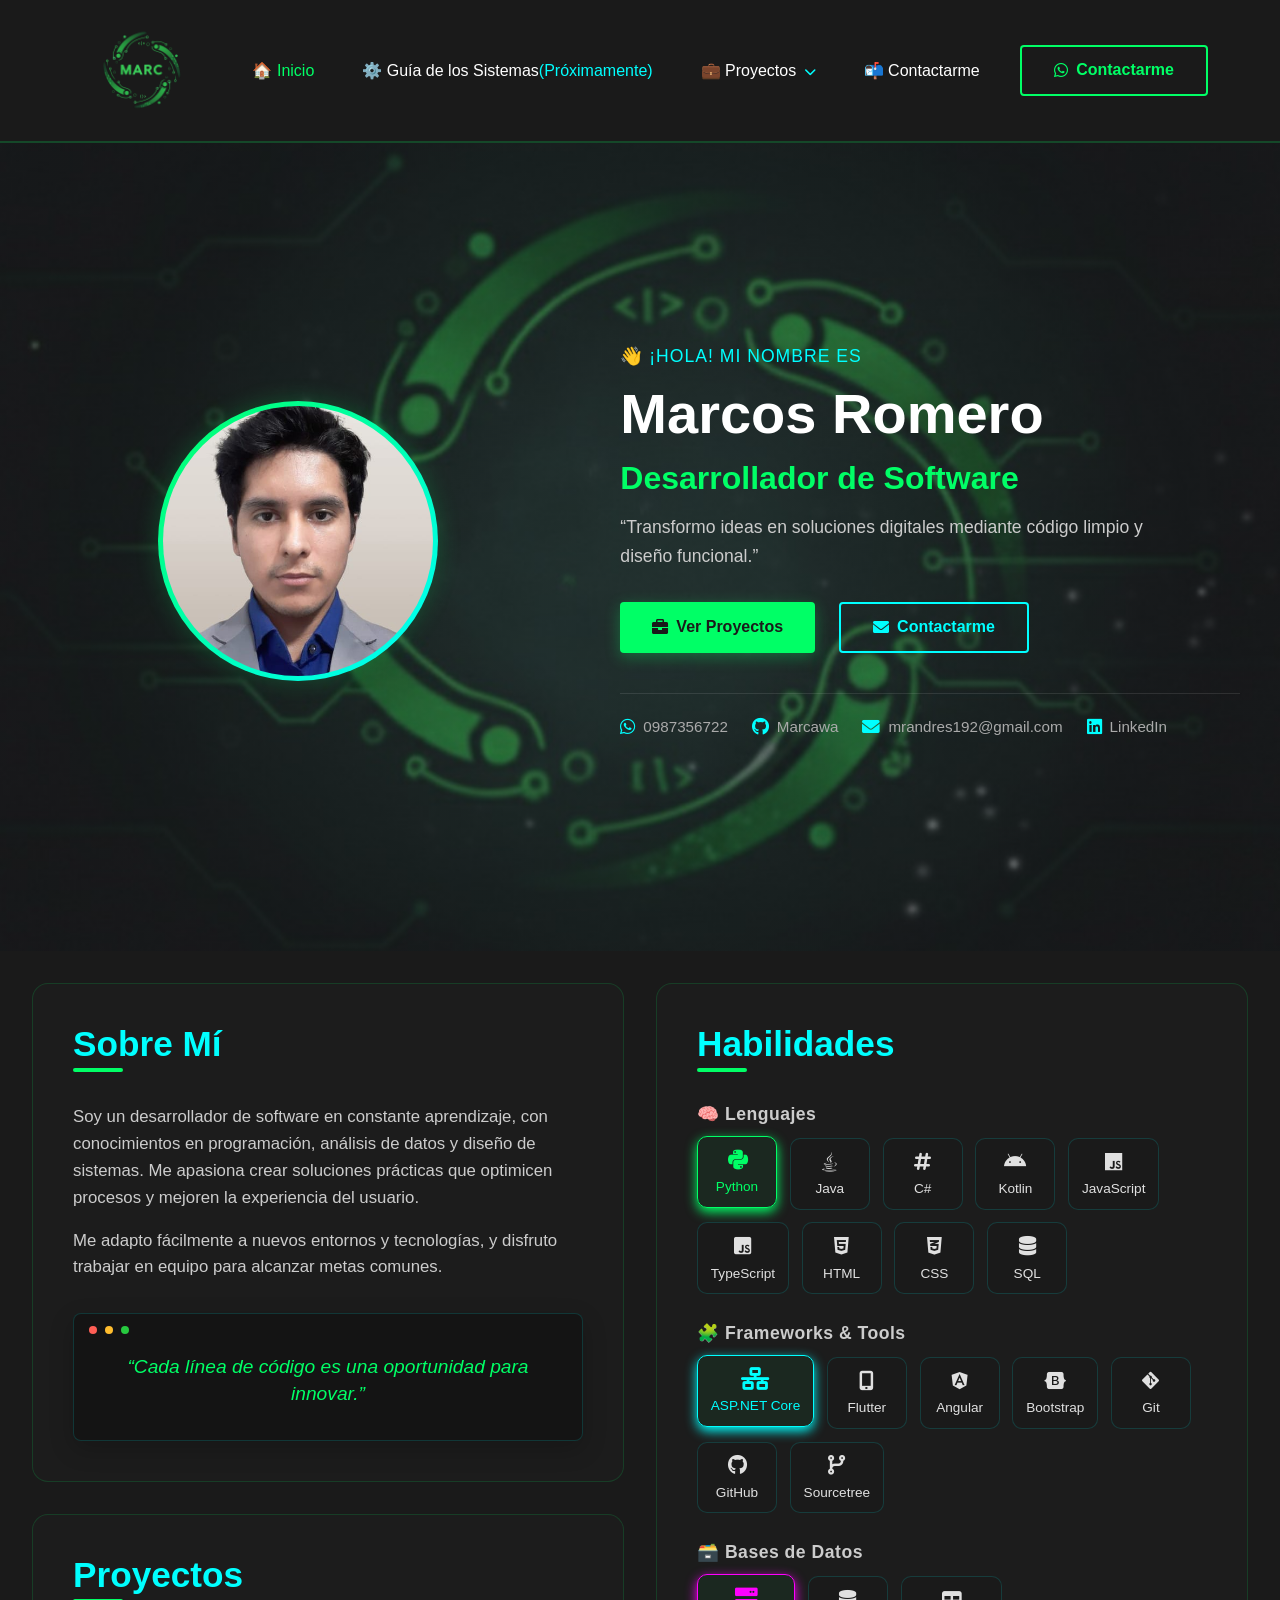
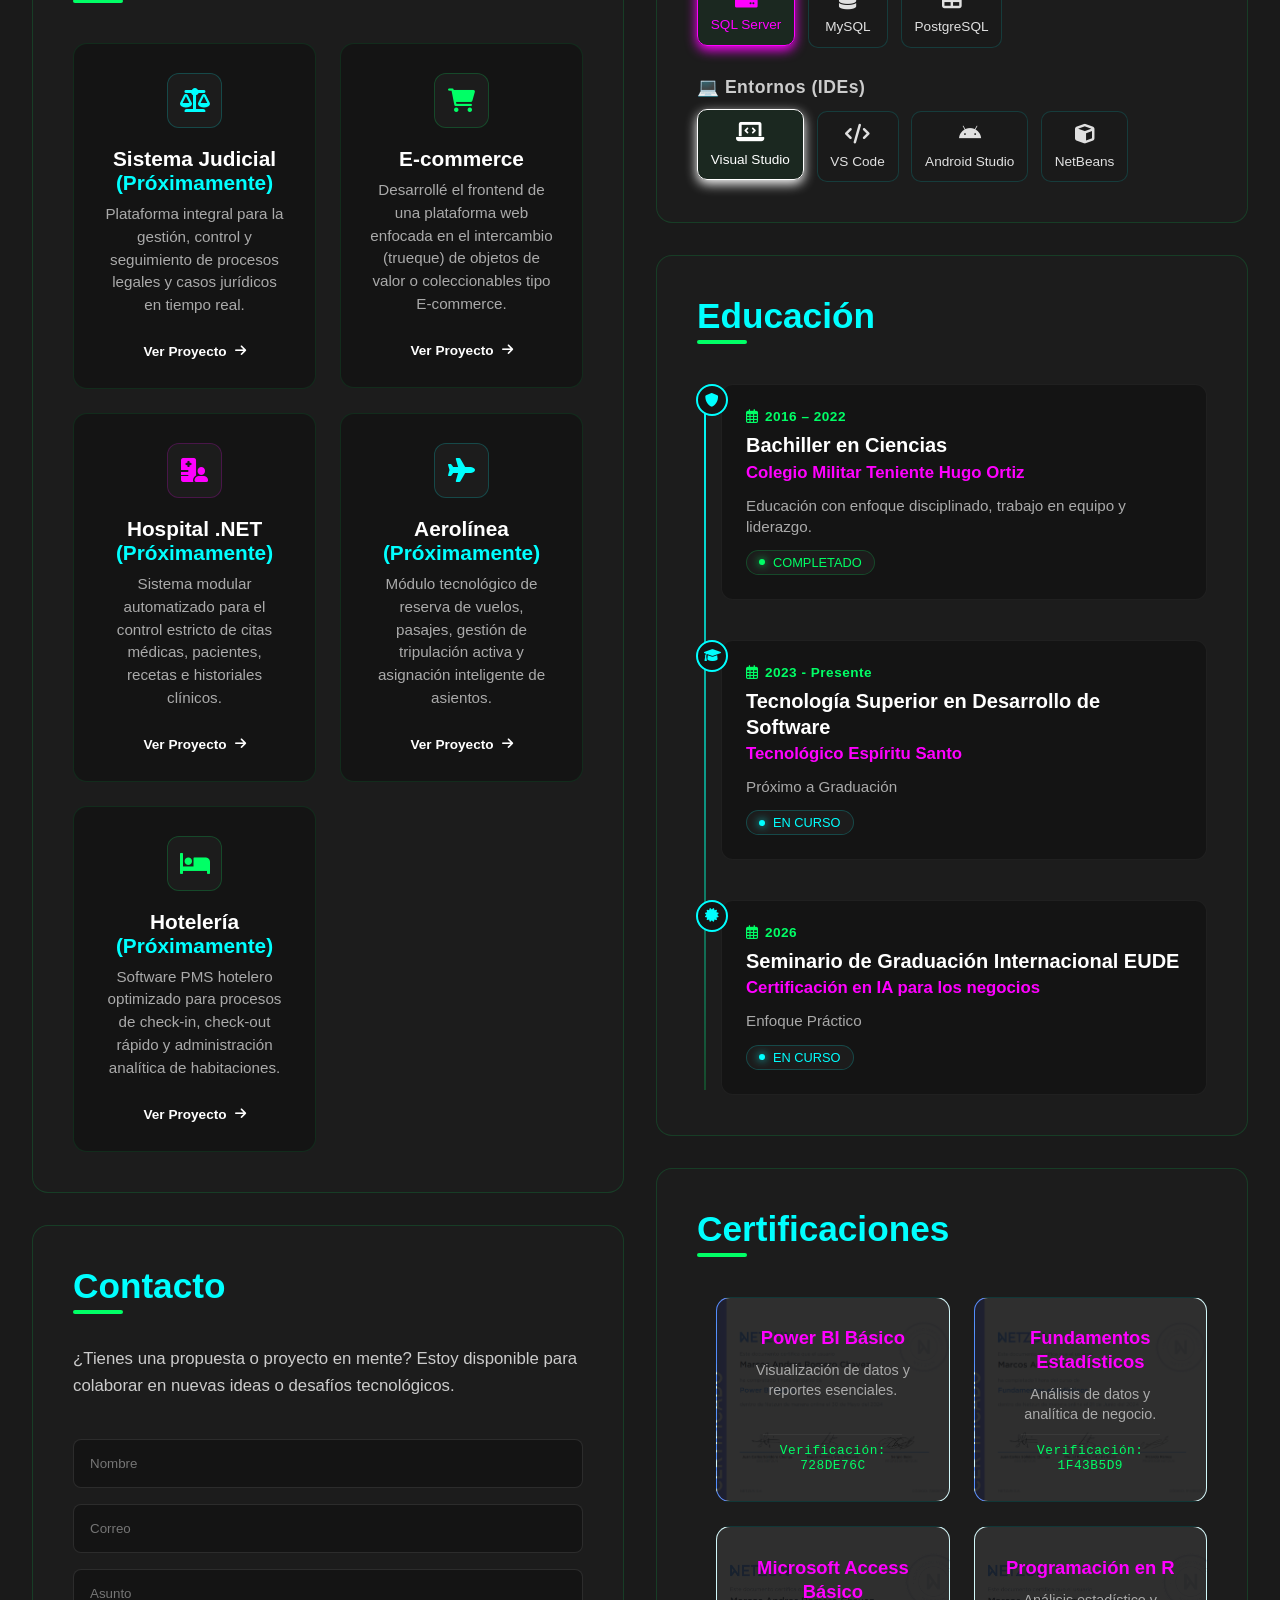
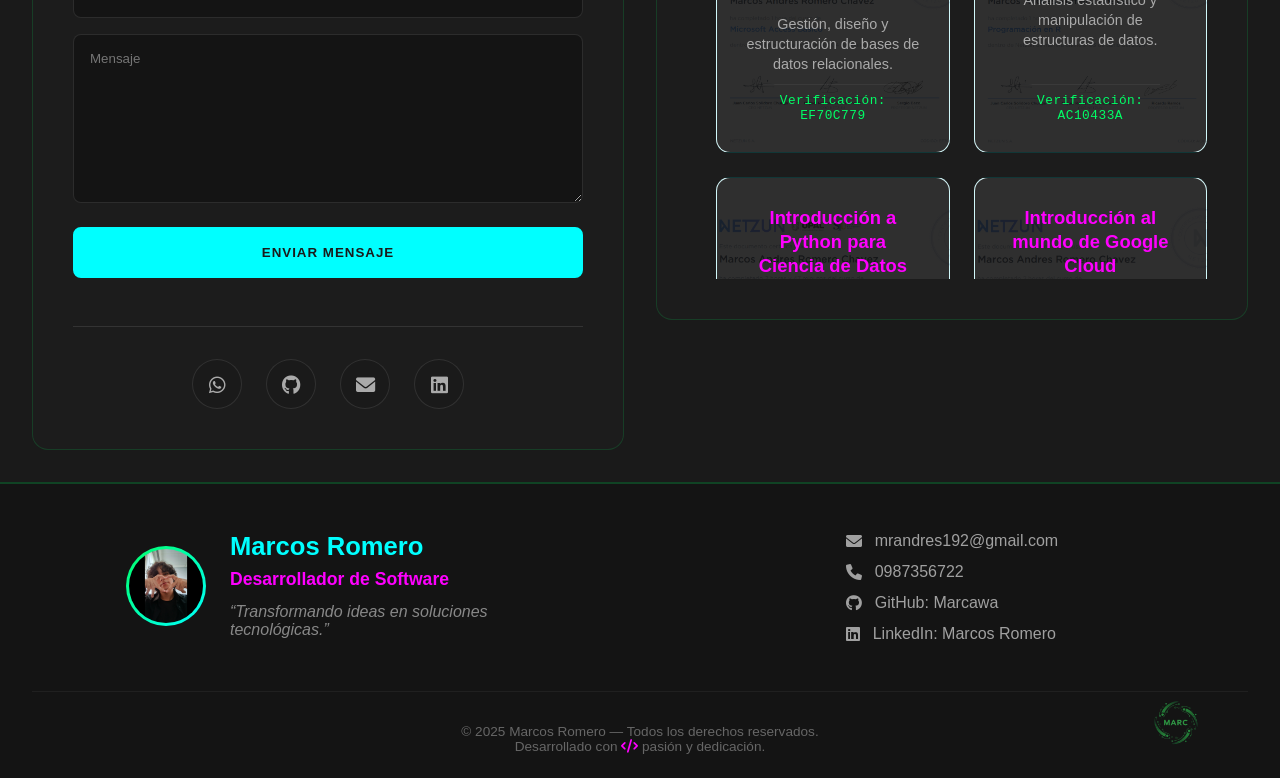
==== commit d0292f48: "ajustando vinculos" ====
--- a/index.html
+++ b/index.html
@@ -12,7 +12,7 @@
         <header class="main-header">
             <nav class="navbar">
                 <div class="nav-logo">
-                    <a href="#inicio">
+                    <a href="#hero">
                         <img src="img/Logo.png" alt="Logo Marcos Romero">
                     </a>
                 </div>
@@ -22,8 +22,8 @@
                 </button>
 
                 <ul class="nav-menu" id="navMenu">
-                    <li><a href="#inicio" class="nav-link active">🏠 Inicio</a></li>
-                    <li><a href="#sistema" class="nav-link">⚙️ Inicio del Sistema</a></li>
+                    <li><a href="#hero" class="nav-link active">🏠 Inicio</a></li>
+                    <li><a href="#sistema" class="nav-link">⚙️ Guía de los Sistemas<span class="temporal-color">(Próximamente)</span></a></li>
                     
                     <li class="dropdown">
                         <a href="#proyectos" class="nav-link dropdown-toggle">
@@ -31,7 +31,7 @@
                         </a>
                         <ul class="dropdown-menu">
                             <li><a href="#judicial" class="dropdown-item">⚖️ Sistema Judicial</a></li>
-                            <li><a href="#ecommerce" class="dropdown-item">🛒 E-commerce</a></li>
+                            <li><a href="https://marcawa.github.io/NexoMarcosRomero/" class="dropdown-item">🛒 E-commerce</a></li>
                             <li><a href="#hospital" class="dropdown-item">🏥 Hospital</a></li>
                             <li><a href="#aerolinea" class="dropdown-item">✈️ Aerolínea</a></li>
                             <li><a href="#hoteleria" class="dropdown-item">🏨 Hotelería</a></li>
@@ -63,7 +63,7 @@
                     
                     <div class="hero-avatar-box">
                         <div class="avatar-wrapper">
-                            <img src="img/Marc.jpg" alt="Marcos Romero" class="hero-avatar">
+                            <img src="img/FotoCurriciulum.jpeg" alt="Marcos Romero" class="hero-avatar">
                         </div>
                     </div>
 
@@ -80,7 +80,7 @@
                             <a href="#proyectos" class="btn-hero-primary">
                                 <i class="fas fa-briefcase"></i> Ver Proyectos
                             </a>
-                            <a href="#contacto" class="btn-hero-secondary">
+                            <a href="#footer" class="btn-hero-secondary">
                                 <i class="fas fa-envelope"></i> Contactarme
                             </a>
                         </div>
@@ -95,7 +95,7 @@
                             <a href="mailto:mrandres192@gmail.com" class="contact-item" title="Enviar Correo Electrónico">
                                 <i class="fas fa-envelope"></i> <span>mrandres192@gmail.com</span>
                             </a>
-                            <a href="#" target="_blank" class="contact-item" title="Perfil de LinkedIn (Próximamente)">
+                            <a href="https://www.linkedin.com/in/marcos-romero-ch%C3%A1vez-7a918a325/" target="_blank" class="contact-item" title="Perfil de LinkedIn (Próximamente)">
                                 <i class="fab fa-linkedin"></i> <span>LinkedIn</span>
                             </a>
                         </div>
@@ -142,7 +142,7 @@
                                             <i class="fas fa-balance-scale"></i>
                                         </div>
                                         <div class="project-info">
-                                            <h3>Sistema Judicial</h3>
+                                            <h3>Sistema Judicial <span class="temporal-color">(Próximamente)</span></h3>
                                             <p>Plataforma integral para la gestión, control y seguimiento de procesos legales y casos jurídicos en tiempo real.</p>
                                         </div>
                                     </div>
@@ -161,14 +161,15 @@
                             </article>
 
                             <article class="project-card">
-                                <a href="#" class="project-card-link">
+                                <a href="https://marcawa.github.io/NexoMarcosRomero/" class="project-card-link">
                                     <div class="project-card-top">
                                         <div class="project-icon-box card-green">
                                             <i class="fas fa-shopping-cart"></i>
                                         </div>
                                         <div class="project-info">
                                             <h3>E-commerce</h3>
-                                            <p>Tienda en línea con arquitectura limpia, catálogo dinámico, carrito de compras avanzado y pasarela de pagos.</p>
+                                            <p>Desarrollé el frontend de una plataforma web enfocada en el intercambio (trueque) de objetos de valor o coleccionables tipo E-commerce.</p>
+                                            <!--<p>Tienda en línea con arquitectura limpia, catálogo dinámico, carrito de compras avanzado y pasarela de pagos.</p>-->
                                         </div>
                                     </div>
                                     <div class="project-card-bottom">
@@ -192,7 +193,7 @@
                                             <i class="fas fa-hospital-user"></i>
                                         </div>
                                         <div class="project-info">
-                                            <h3>Hospital .NET</h3>
+                                            <h3>Hospital .NET <span class="temporal-color">(Próximamente)</span></h3>
                                             <p>Sistema modular automatizado para el control estricto de citas médicas, pacientes, recetas e historiales clínicos.</p>
                                         </div>
                                     </div>
@@ -217,7 +218,7 @@
                                             <i class="fas fa-plane"></i>
                                         </div>
                                         <div class="project-info">
-                                            <h3>Aerolínea</h3>
+                                            <h3>Aerolínea <span class="temporal-color">(Próximamente)</span></h3>
                                             <p>Módulo tecnológico de reserva de vuelos, pasajes, gestión de tripulación activa y asignación inteligente de asientos.</p>
                                         </div>
                                     </div>
@@ -242,7 +243,7 @@
                                             <i class="fas fa-bed"></i>
                                         </div>
                                         <div class="project-info">
-                                            <h3>Hotelería</h3>
+                                            <h3>Hotelería <span class="temporal-color">(Próximamente)</span></h3>
                                             <p>Software PMS hotelero optimizado para procesos de check-in, check-out rápido y administración analítica de habitaciones.</p>
                                         </div>
                                     </div>
@@ -520,7 +521,7 @@
         </main>
 
         <footer class="main-footer">
-            <div class="footer-container">
+            <div id="footer" class="footer-container">
                 <div class="footer-block footer-identity">
                     <div class="footer-avatar-wrapper">
                         <img src="img/Marc.jpg" alt="Marcos Romero" class="footer-avatar">
@@ -535,9 +536,9 @@
                 <div class="footer-block">
                     <ul class="footer-links">
                         <li><a href="mailto:mrandres192@gmail.com"><i class="fas fa-envelope"></i> mrandres192@gmail.com</a></li>
-                        <li><a href="tel:0987356722"><i class="fas fa-phone"></i> 0987356722</a></li>
+                        <li><a href="https://wa.me/0987356722"><i class="fas fa-phone"></i> 0987356722</a></li>
                         <li><a href="https://github.com/Marcawa" target="_blank"><i class="fab fa-github"></i> GitHub: Marcawa</a></li>
-                        <li><a href="URL_LINKEDIN_AQUI" target="_blank"><i class="fab fa-linkedin"></i> LinkedIn: Marcos Romero</a></li>
+                        <li><a href="https://www.linkedin.com/in/marcos-romero-ch%C3%A1vez-7a918a325/" target="_blank"><i class="fab fa-linkedin"></i> LinkedIn: Marcos Romero</a></li>
                     </ul>
                 </div>
             </div>
--- a/css/style.css
+++ b/css/style.css
@@ -34,6 +34,9 @@
     text-decoration: none;
 }
 
+.temporal-color{
+    color: var(--clr-cyan-tech);
+}
 
 /* ==========================================================================
    2. NAVBAR Y MENÚ DESPLEGABLE (Responsive y con Estados de Color Controlados)
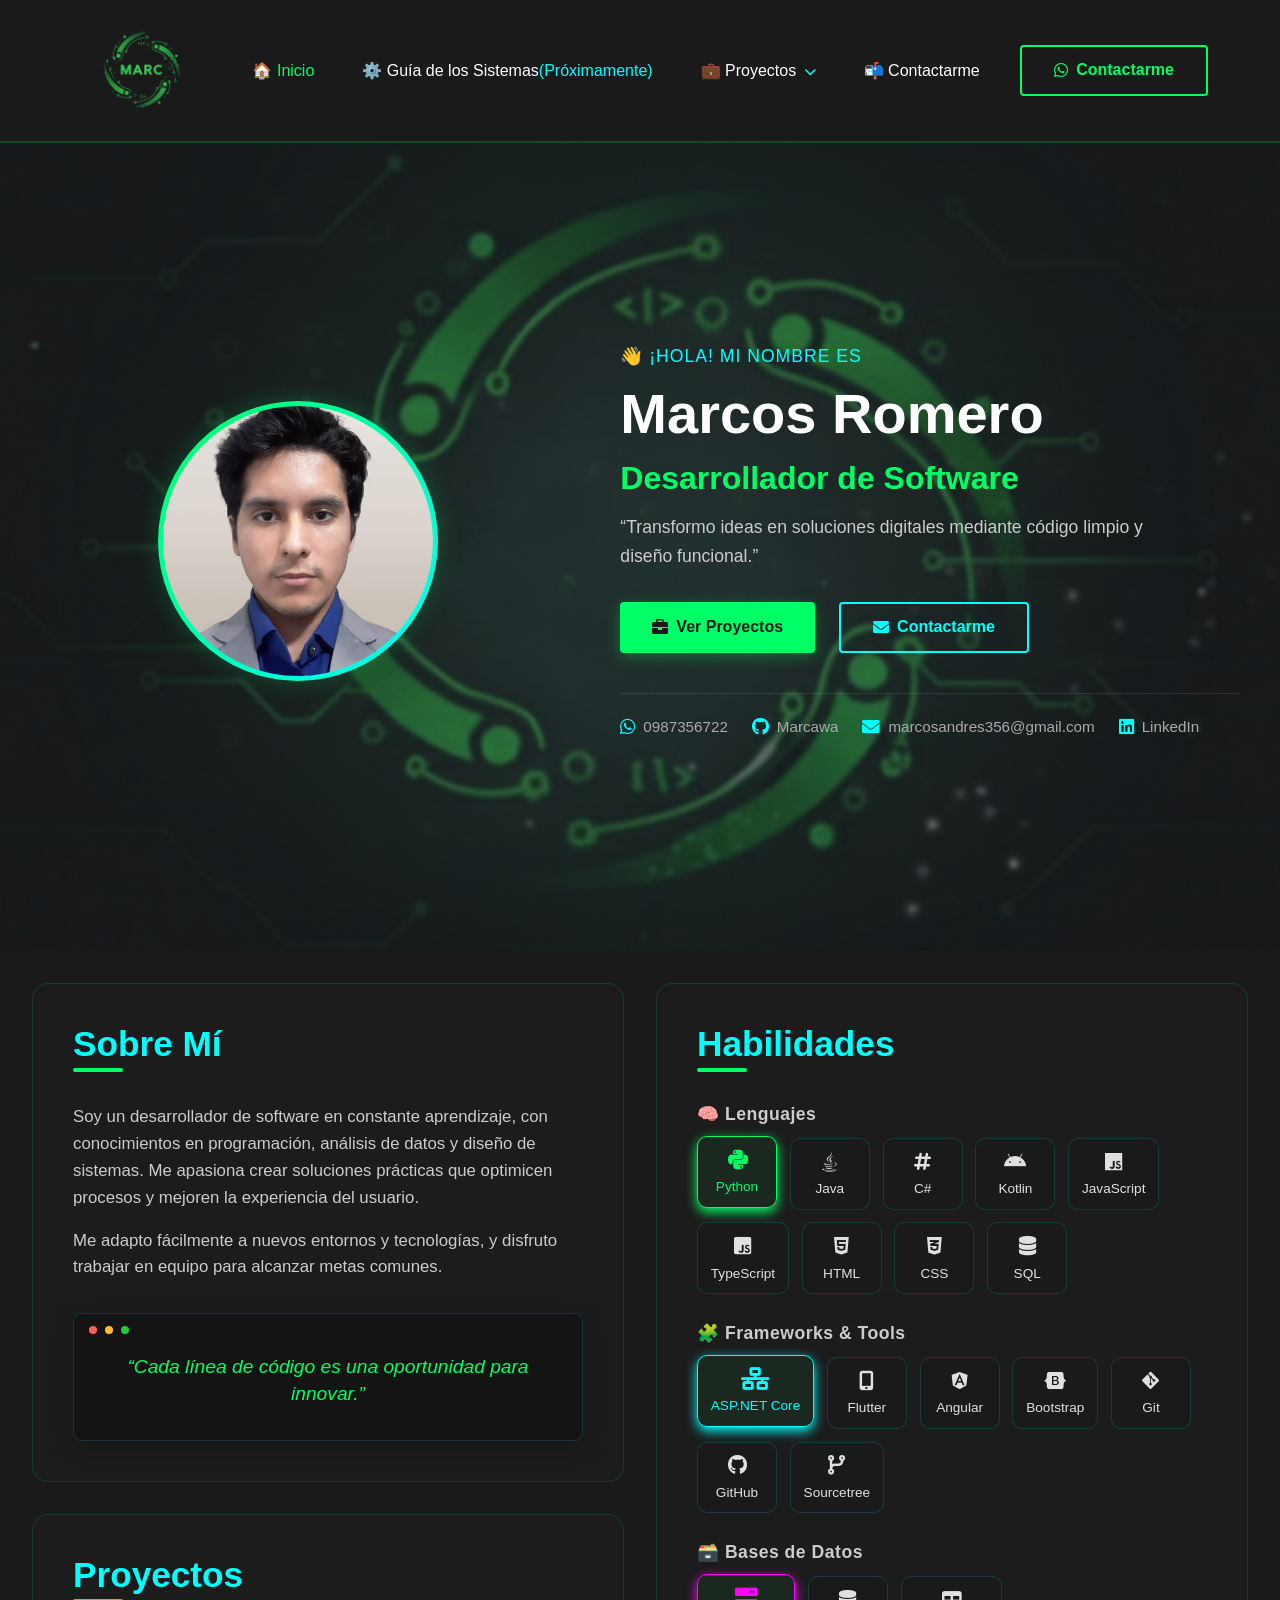
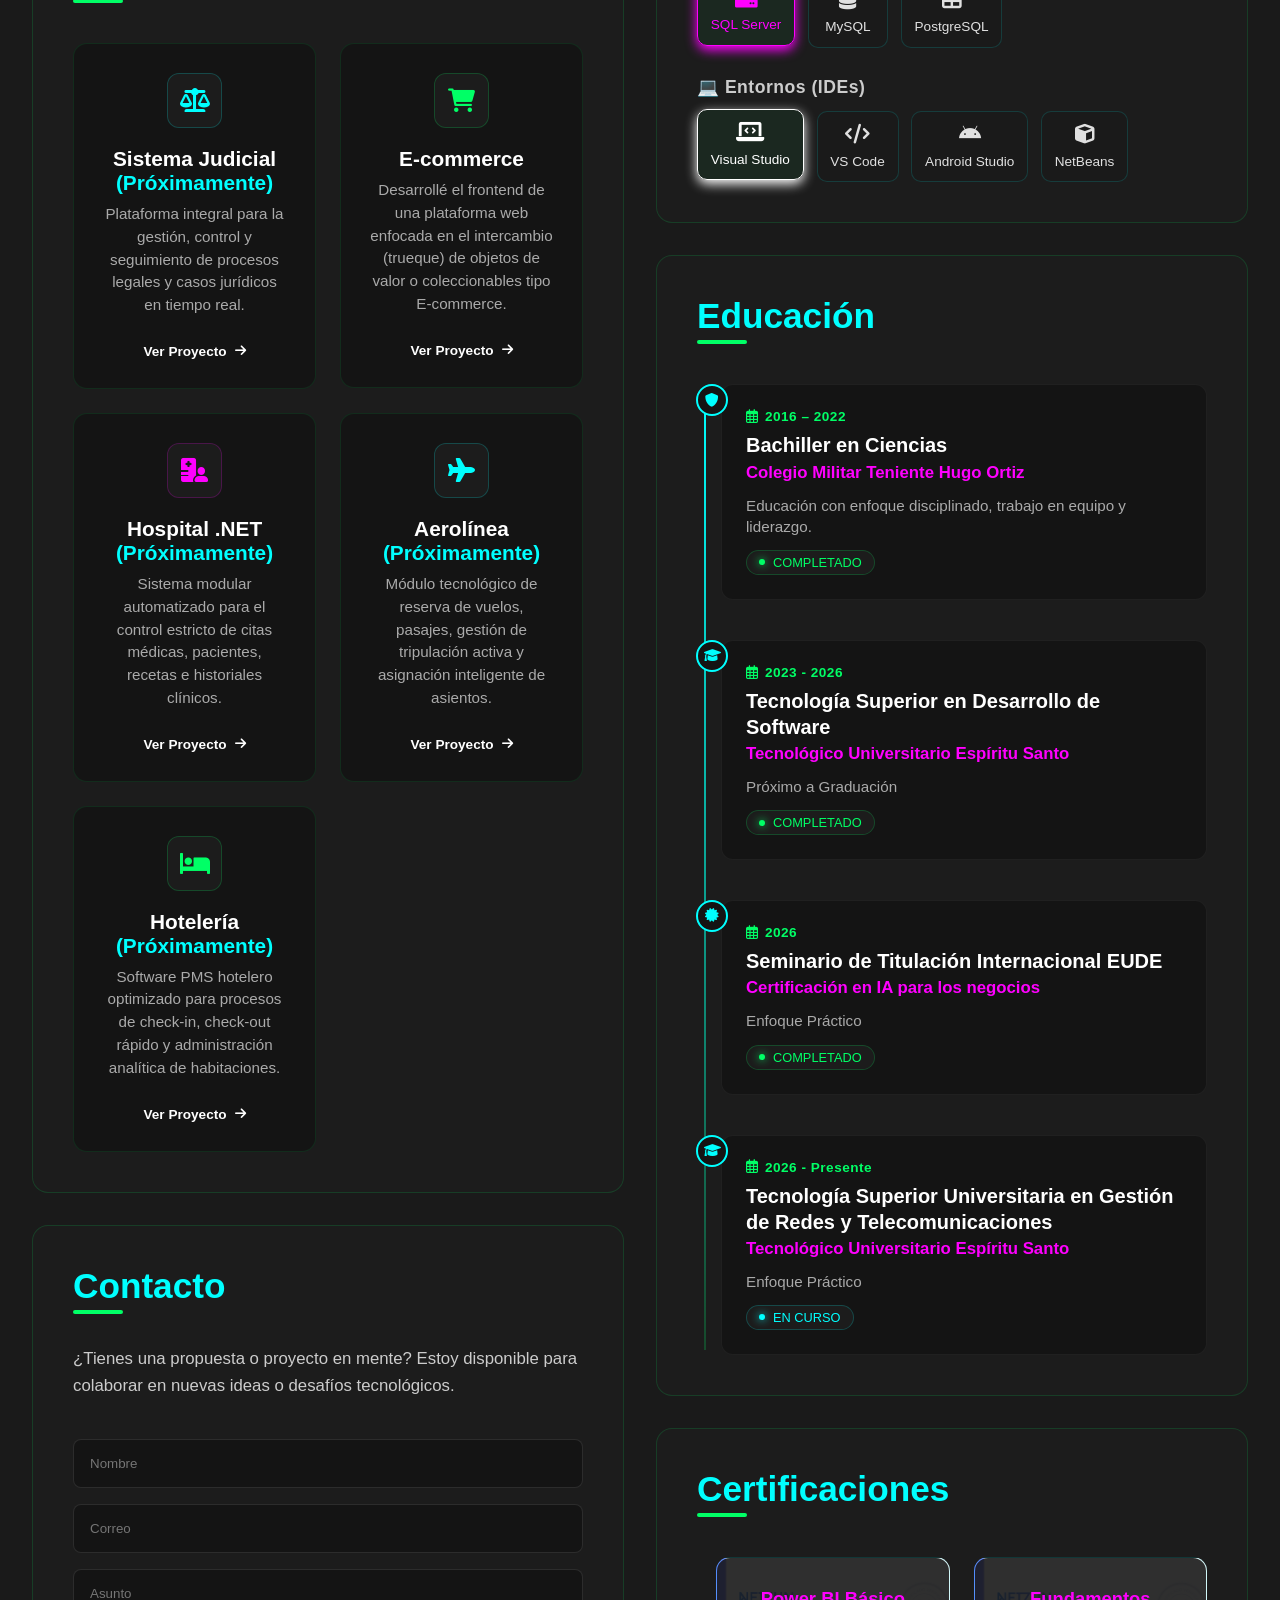
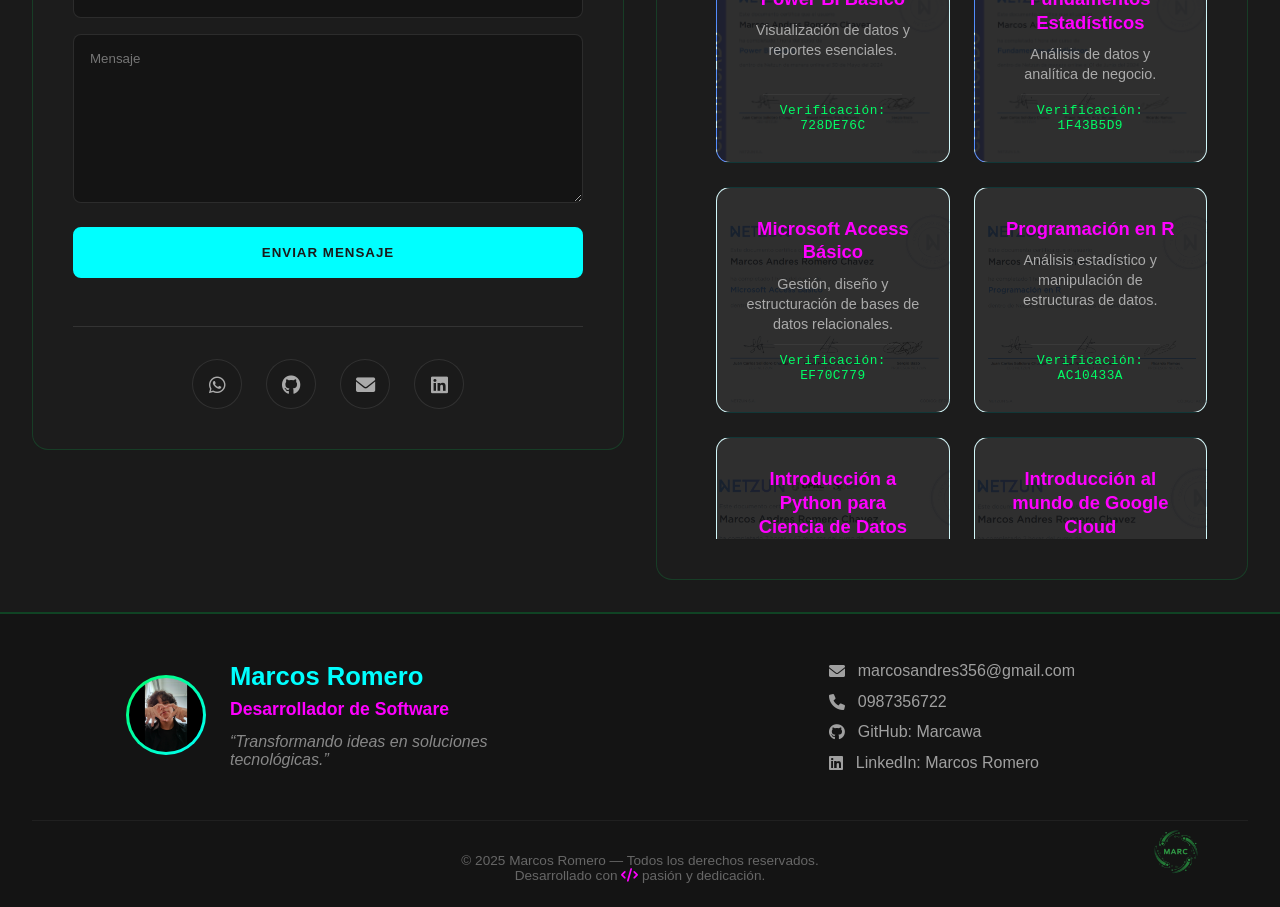
==== commit 707eabfa: "actualizando seccion de educacion" ====
--- a/index.html
+++ b/index.html
@@ -92,8 +92,8 @@
                             <a href="https://github.com/Marcawa" target="_blank" class="contact-item" title="Perfil de GitHub">
                                 <i class="fab fa-github"></i> <span>Marcawa</span>
                             </a>
-                            <a href="mailto:mrandres192@gmail.com" class="contact-item" title="Enviar Correo Electrónico">
-                                <i class="fas fa-envelope"></i> <span>mrandres192@gmail.com</span>
+                            <a href="mailto:marcosandres356@gmail.com" class="contact-item" title="Enviar Correo Electrónico">
+                                <i class="fas fa-envelope"></i> <span>marcosandres356@gmail.com</span>
                             </a>
                             <a href="https://www.linkedin.com/in/marcos-romero-ch%C3%A1vez-7a918a325/" target="_blank" class="contact-item" title="Perfil de LinkedIn (Próximamente)">
                                 <i class="fab fa-linkedin"></i> <span>LinkedIn</span>
@@ -375,15 +375,15 @@
                                     <i class="fas fa-graduation-cap"></i>
                                 </div>
                                 <div class="timeline-content">
-                                    <span class="timeline-date"><i class="far fa-calendar-alt"></i> 2023 - Presente</span>
+                                    <span class="timeline-date"><i class="far fa-calendar-alt"></i> 2023 - 2026</span>
                                     <h3 class="timeline-title">
                                         <span class="timeline-degree">Tecnología Superior en Desarrollo de Software</span>
-                                        <span class="timeline-institution">Tecnológico Espíritu Santo</span>
+                                        <span class="timeline-institution">Tecnológico Universitario Espíritu Santo</span>
                                     </h3>
                                     <p class="timeline-description">Próximo a Graduación</p>
                                     <div class="timeline-status">
-                                        <span class="status-badge status-current">
-                                            <span class="status-dot"></span> EN CURSO
+                                        <span class="status-badge status-completed">
+                                            <span class="status-dot"></span> COMPLETADO
                                         </span>
                                     </div>
                                 </div>
@@ -397,12 +397,32 @@
                                 <div class="timeline-content">
                                     <span class="timeline-date"><i class="far fa-calendar-alt"></i> 2026</span>
                                     <h3 class="timeline-title">
-                                        <span class="timeline-degree">Seminario de Graduación Internacional EUDE</span>
+                                        <span class="timeline-degree">Seminario de Titulación Internacional EUDE</span>
                                         <span class="timeline-institution">Certificación en IA para los negocios</span>
                                     </h3>
                                     <p class="timeline-description">Enfoque Práctico</p>
                                     <div class="timeline-status">
-                                        <span class="status-badge status-upcoming">
+                                        <span class="status-badge status-completed">
+                                            <span class="status-dot"></span> COMPLETADO
+                                        </span>
+                                    </div>
+                                </div>
+                            </article>
+
+                            <!-- Ítem 4: Carrera Secundaria -->
+                            <article class="timeline-item">
+                                <div class="timeline-marker">
+                                    <i class="fas fa-graduation-cap"></i>
+                                </div>
+                                <div class="timeline-content">
+                                    <span class="timeline-date"><i class="far fa-calendar-alt"></i>2026 - Presente</span>
+                                    <h3 class="timeline-title">
+                                        <span class="timeline-degree">Tecnología Superior Universitaria en Gestión de Redes y Telecomunicaciones</span>
+                                        <span class="timeline-institution">Tecnológico Universitario Espíritu Santo</span>
+                                    </h3>
+                                    <p class="timeline-description">Enfoque Práctico</p>
+                                    <div class="timeline-status">
+                                        <span class="status-badge status-current">
                                             <span class="status-dot"></span> EN CURSO
                                         </span>
                                     </div>
@@ -470,7 +490,7 @@
                                 </div>
                             </a>
 
-                            <a href="https://drive.google.com/file/d/13w5ZiTWsC2G6i_TMNO2Pymj7fEHq6pkf/preview" target="_blank" class="cert-card cert-7">
+                            <a href="https://drive.google.com/file/d/1JROHRnIkItNUgV7GuY401GWmUDEG8tqS/preview" target="_blank" class="cert-card cert-7">
                                 <div class="cert-overlay"></div>
                                 <div class="cert-content">
                                     <h3 class="cert-name">Power BI Intermedio-Avanzado</h3>
@@ -535,7 +555,7 @@
 
                 <div class="footer-block">
                     <ul class="footer-links">
-                        <li><a href="mailto:mrandres192@gmail.com"><i class="fas fa-envelope"></i> mrandres192@gmail.com</a></li>
+                        <li><a href="mailto:marcosandres356@gmail.com"><i class="fas fa-envelope"></i>marcosandres356@gmail.com</a></li>
                         <li><a href="https://wa.me/0987356722"><i class="fas fa-phone"></i> 0987356722</a></li>
                         <li><a href="https://github.com/Marcawa" target="_blank"><i class="fab fa-github"></i> GitHub: Marcawa</a></li>
                         <li><a href="https://www.linkedin.com/in/marcos-romero-ch%C3%A1vez-7a918a325/" target="_blank"><i class="fab fa-linkedin"></i> LinkedIn: Marcos Romero</a></li>
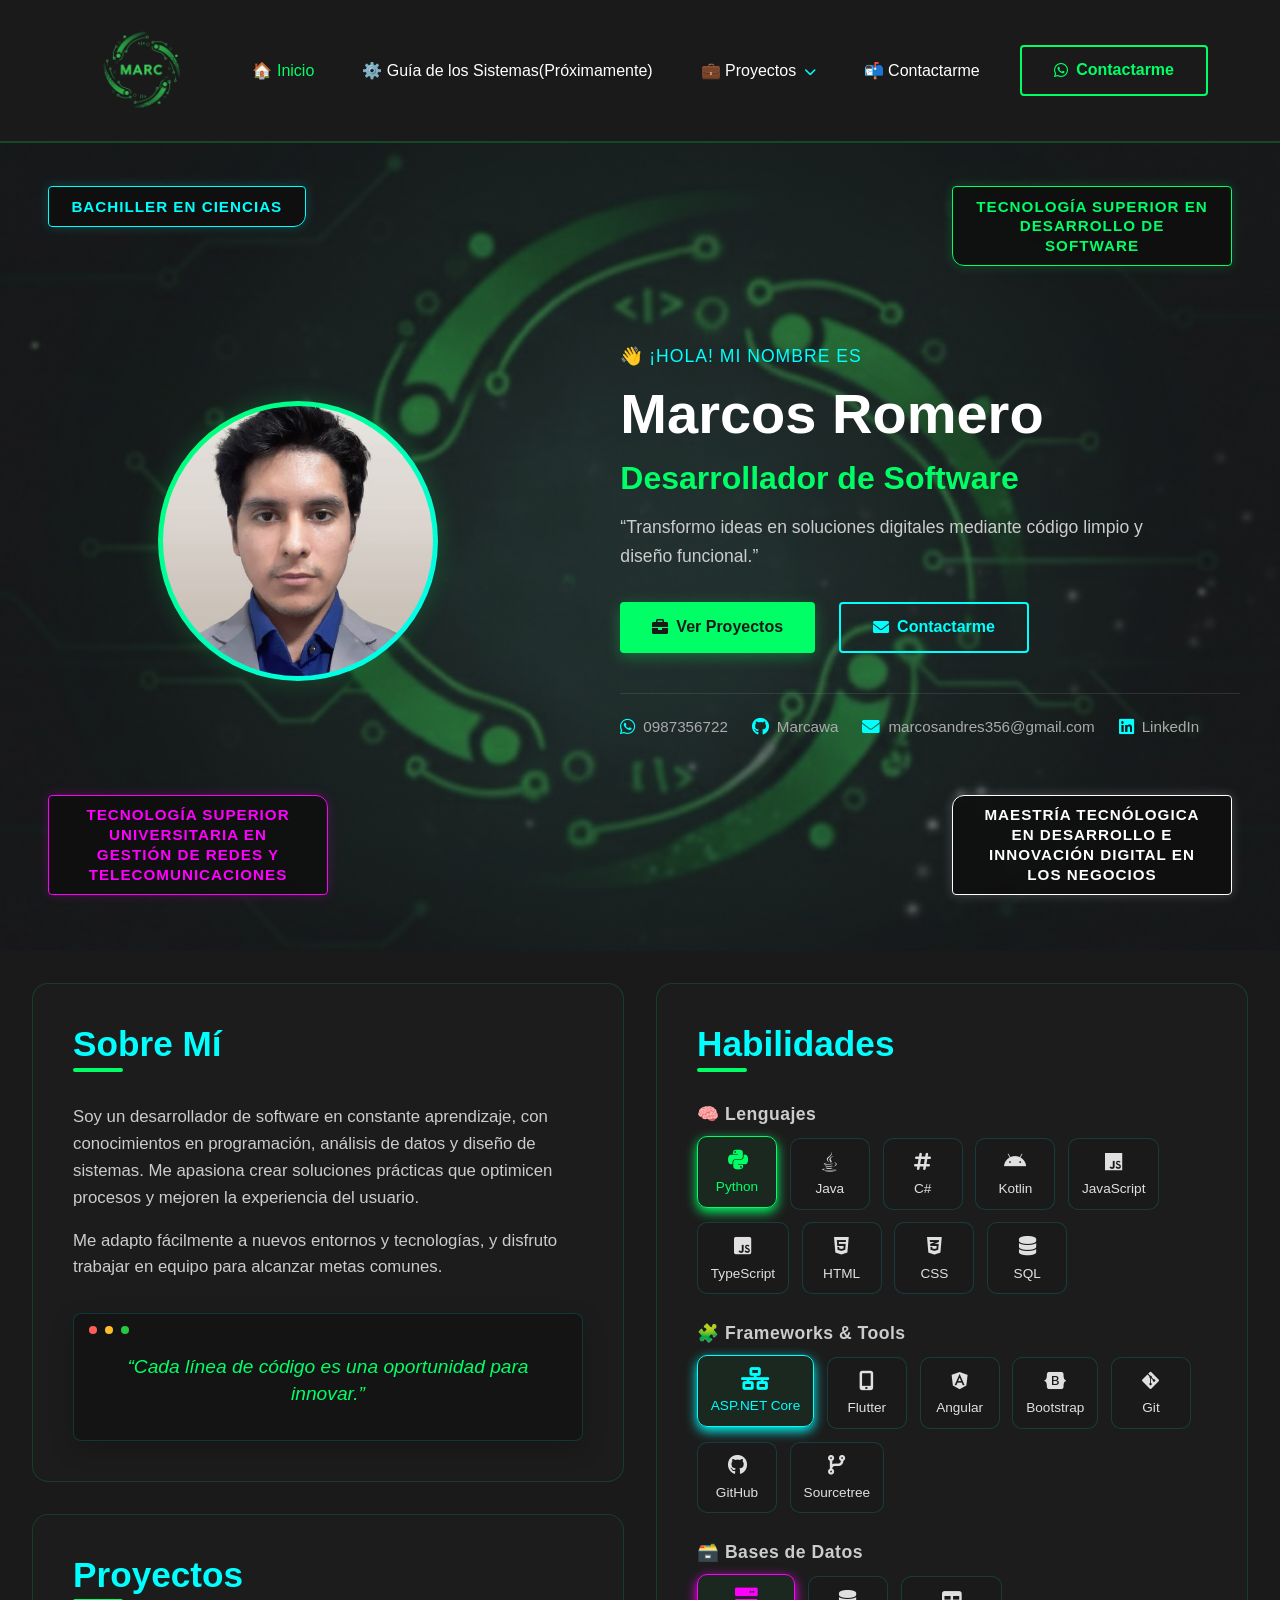
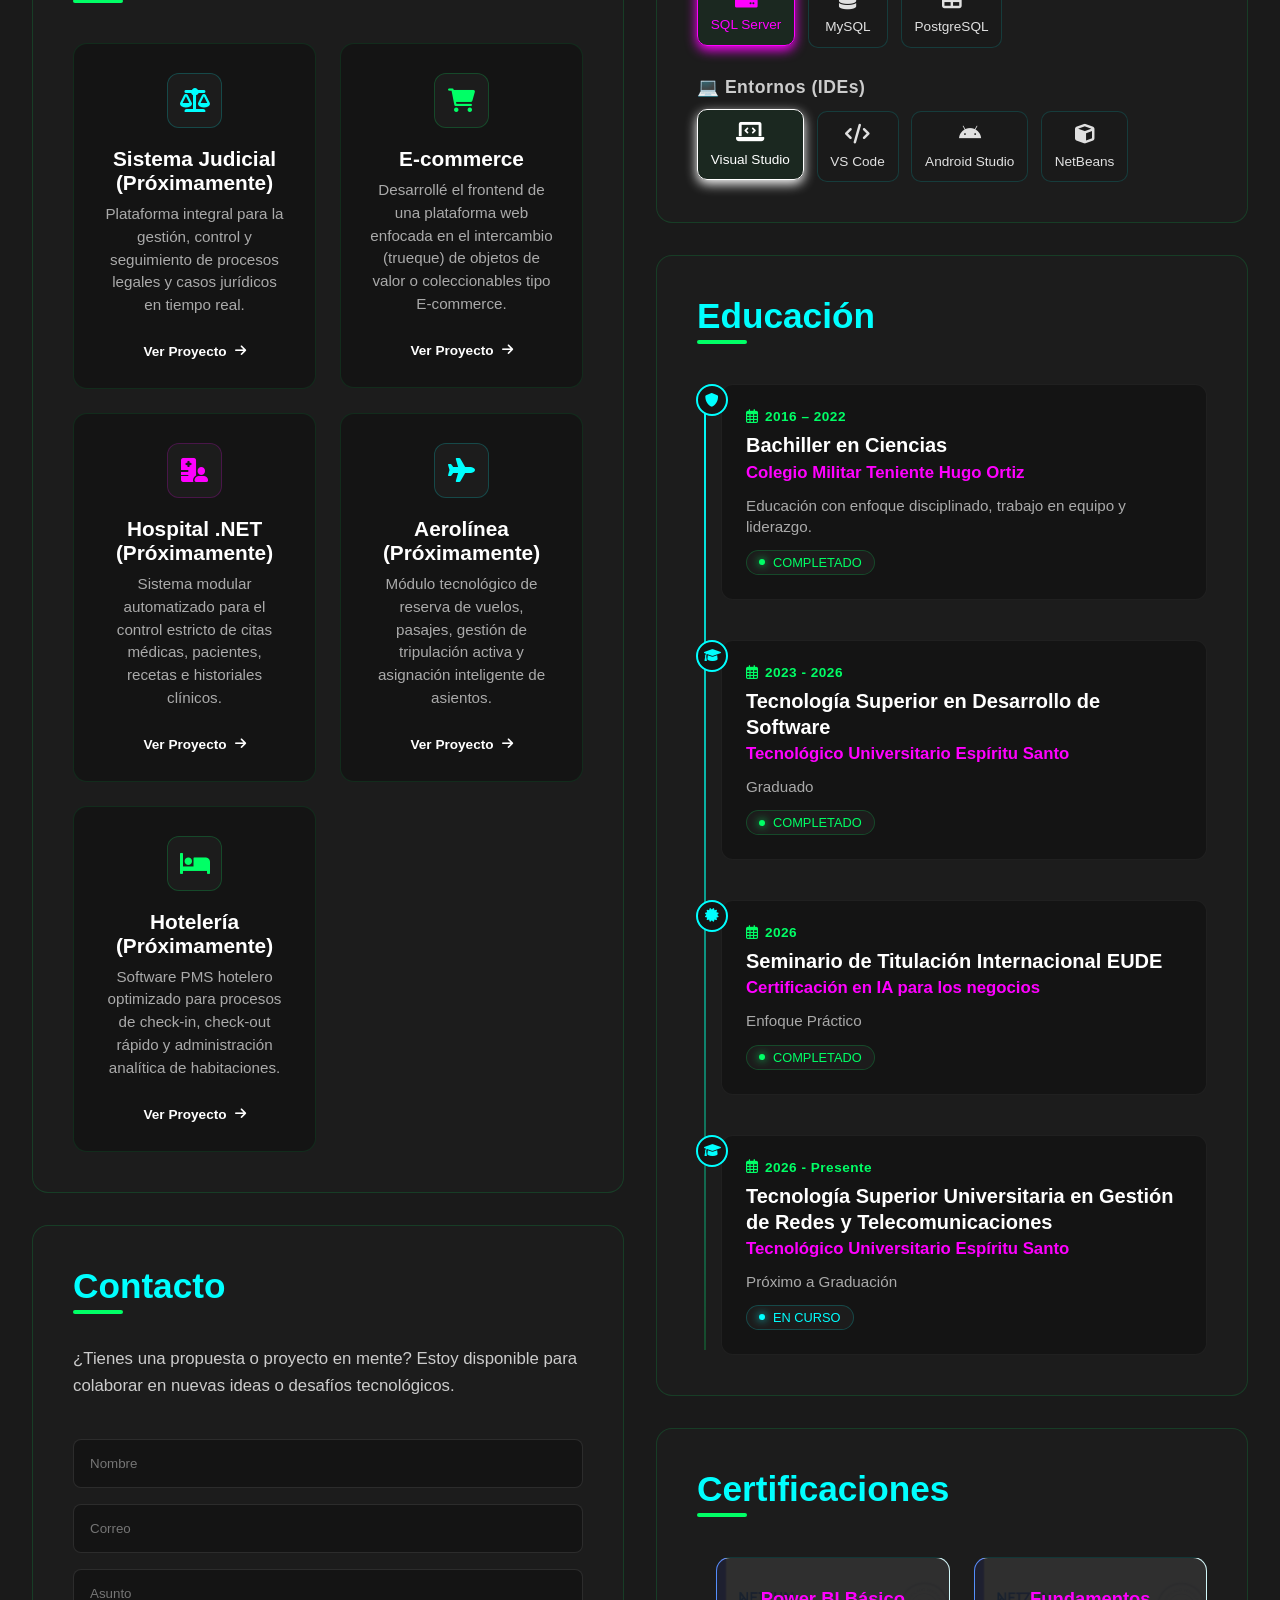
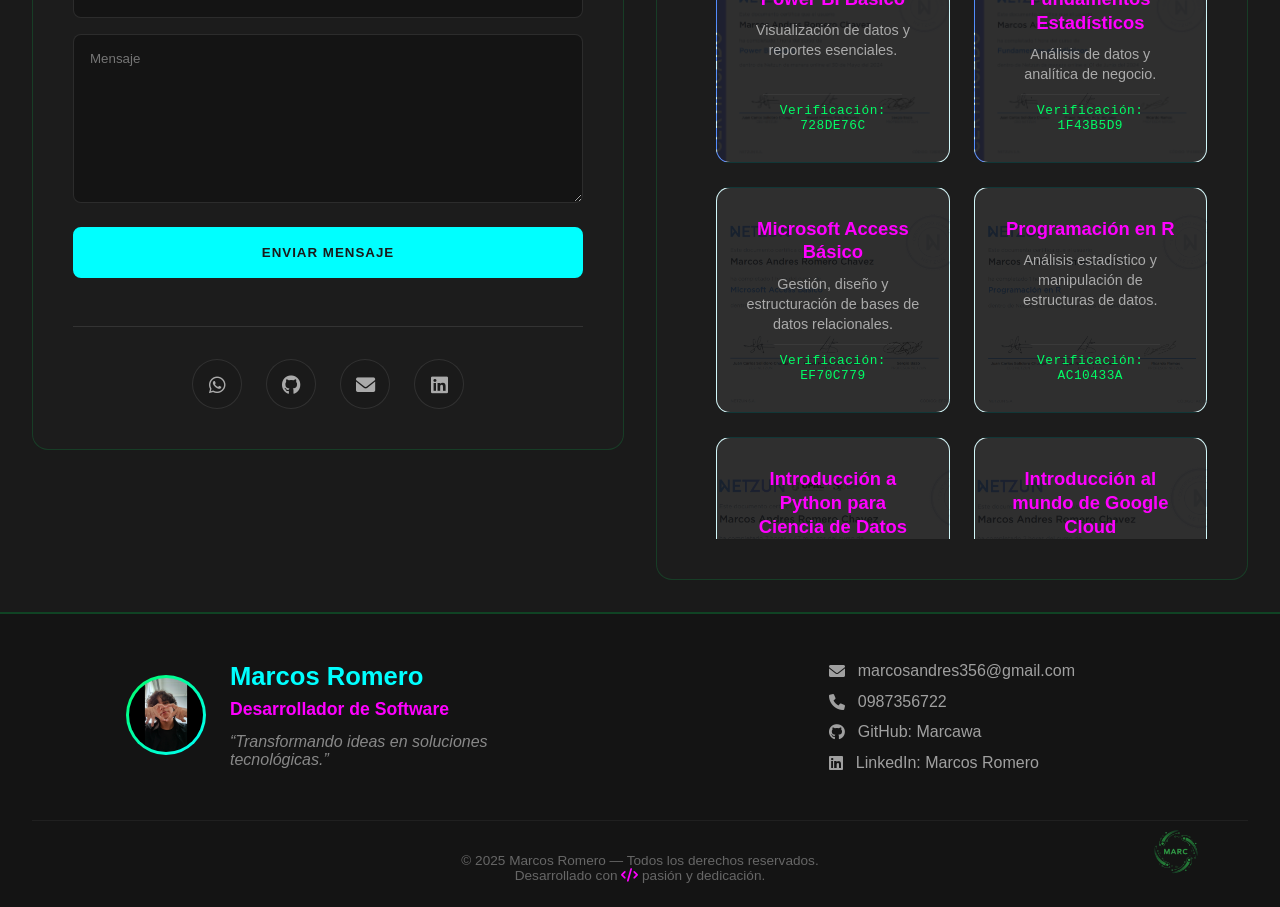
==== commit 8327f097: "Agragando cards al hero" ====
--- a/index.html
+++ b/index.html
@@ -59,6 +59,31 @@
 
         <main>
             <section id="hero" class="hero-section">
+                <!-- 🎯 LAS 4 TARJETAS ESQUINERA / SHORTCUTS ACCESIBLES -->
+                <a href="#educacion" class="hero-card hero-card-tl" title="Ir a Educación - Bachiller">
+                    <div class="hero-card-frame frame-cyan">
+                        <span class="hero-card-title">Bachiller en Ciencias</span>
+                    </div>
+                </a>
+
+                <a href="#educacion" class="hero-card hero-card-tr" title="Ir a Educación - Software">
+                    <div class="hero-card-frame frame-green">
+                        <span class="hero-card-title">Tecnología Superior en Desarrollo de Software</span>
+                    </div>
+                </a>
+
+                <a href="#educacion" class="hero-card hero-card-bl" title="Ir a Educación - Redes y Telecomunicaciones">
+                    <div class="hero-card-frame frame-magenta">
+                        <span class="hero-card-title">Tecnología Superior Universitaria en Gestión de Redes y Telecomunicaciones</span>
+                    </div>
+                </a>
+
+                <a href="#educacion" class="hero-card hero-card-br" title="Ir a Educación - Magíster">
+                    <div class="hero-card-frame frame-white">
+                        <span class="hero-card-title">Maestría tecnólogica en Desarrollo e Innovación Digital en los Negocios</span>
+                    </div>
+                </a>
+
                 <div class="hero-container">
                     
                     <div class="hero-avatar-box">
@@ -380,7 +405,7 @@
                                         <span class="timeline-degree">Tecnología Superior en Desarrollo de Software</span>
                                         <span class="timeline-institution">Tecnológico Universitario Espíritu Santo</span>
                                     </h3>
-                                    <p class="timeline-description">Próximo a Graduación</p>
+                                    <p class="timeline-description">Graduado</p>
                                     <div class="timeline-status">
                                         <span class="status-badge status-completed">
                                             <span class="status-dot"></span> COMPLETADO
@@ -420,7 +445,7 @@
                                         <span class="timeline-degree">Tecnología Superior Universitaria en Gestión de Redes y Telecomunicaciones</span>
                                         <span class="timeline-institution">Tecnológico Universitario Espíritu Santo</span>
                                     </h3>
-                                    <p class="timeline-description">Enfoque Práctico</p>
+                                    <p class="timeline-description">Próximo a Graduación</p>
                                     <div class="timeline-status">
                                         <span class="status-badge status-current">
                                             <span class="status-dot"></span> EN CURSO
--- a/css/style.css
+++ b/css/style.css
@@ -34,9 +34,7 @@
     text-decoration: none;
 }
 
-.temporal-color{
-    color: var(--clr-cyan-tech);
-}
+
 
 /* ==========================================================================
    2. NAVBAR Y MENÚ DESPLEGABLE (Responsive y con Estados de Color Controlados)
@@ -226,6 +224,9 @@
     background-position: center;  /* Centra el patrón tecnológico en cualquier pantalla */
     background-repeat: no-repeat; /* Evita que la imagen se duplique como mosaico */
     background-attachment: scroll; /* Da un efecto parallax genial al hacer scroll */
+
+    position: relative; /* Crucial para anclar las 4 tarjetas esquineras */
+    overflow: hidden;   /* Evita desbordamientos accidentales */
 }
 
 .hero-container {
@@ -375,6 +376,91 @@
 .contact-item:hover {
     color: var(--clr-white);
 }
+
+/* --- ESTILOS DE LAS 4 TARJETAS ESQUINERA (Cyberpunk Compact Frame) --- */
+.hero-card {
+    position: absolute;
+    z-index: 10;
+    text-decoration: none;
+    transition: transform 0.3s ease, filter 0.3s ease;
+
+    max-width: 280px; 
+    width: max-content;
+}
+
+.hero-card-frame {
+    background: rgba(15, 15, 15, 0.85);
+    backdrop-filter: blur(8px);
+    padding: 0.6rem 1.4rem;
+    border-radius: 4px;
+    display: flex;
+    align-items: center;
+    justify-content: center;
+    position: relative;
+    box-shadow: 0 4px 15px rgba(0, 0, 0, 0.5);
+
+    width: 100%;
+}
+
+.hero-card-title {
+    font-size: 0.95rem;
+    font-weight: 700;
+    letter-spacing: 1px;
+    color: var(--clr-white);
+    text-transform: uppercase;
+
+    text-align: center;
+    line-height: 1.3;
+}
+
+/* --- Marcos con Muesca Cortada (Corner Cut Style) --- */
+
+/* 1. Superior Izquierda: CIAN */
+.frame-cyan {
+    border: 1px solid var(--clr-cyan-tech);
+    box-shadow: 0 0 12px rgba(0, 255, 255, 0.2);
+    border-bottom-right-radius: 12px; /* Muesca recortada característica */
+}
+.frame-cyan .hero-card-title { color: var(--clr-cyan-tech); }
+
+/* 2. Superior Derecha: VERDE NEÓN */
+.frame-green {
+    border: 1px solid var(--clr-neon-green);
+    box-shadow: 0 0 12px rgba(0, 255, 102, 0.2);
+    border-bottom-left-radius: 12px;
+}
+.frame-green .hero-card-title { color: var(--clr-neon-green); }
+
+/* 3. Inferior Izquierda: MAGENTA */
+.frame-magenta {
+    border: 1px solid var(--clr-magenta-bold);
+    box-shadow: 0 0 12px rgba(255, 0, 255, 0.2);
+    border-top-right-radius: 12px;
+}
+.frame-magenta .hero-card-title { color: var(--clr-magenta-bold); }
+
+/* 4. Inferior Derecha: BLANCO */
+.frame-white {
+    border: 1px solid var(--clr-white);
+    box-shadow: 0 0 12px rgba(255, 255, 255, 0.2);
+    border-top-left-radius: 12px;
+}
+.frame-white .hero-card-title { color: var(--clr-white); }
+
+/* --- Posicionamiento en las 4 Esquinas (Escritorio) --- */
+.hero-card-tl { top: 3.5rem; left: 3rem; }
+.hero-card-tr { top: 3.5rem; right: 3rem; }
+.hero-card-bl { bottom: 3.5rem; left: 3rem; }
+.hero-card-br { bottom: 3.5rem; right: 3rem; }
+
+/* --- Efectos Hover Reactivos --- */
+.hero-card:hover {
+    transform: translateY(-3px) scale(1.05);
+}
+.hero-card:hover .frame-cyan { box-shadow: 0 0 20px rgba(0, 255, 255, 0.5); }
+.hero-card:hover .frame-green { box-shadow: 0 0 20px rgba(0, 255, 102, 0.5); }
+.hero-card:hover .frame-magenta { box-shadow: 0 0 20px rgba(255, 0, 255, 0.5); }
+.hero-card:hover .frame-white { box-shadow: 0 0 20px rgba(255, 255, 255, 0.5); }
 
 
 /* ==========================================================================
@@ -1469,41 +1555,88 @@
     .hero-section {
         min-height: auto !important;
         max-height: none !important;
-        /* Le damos un colchón generoso abajo (4rem) para que respiren las redes sociales */
-        padding: 2rem 1rem 4rem 1rem;
-        /*padding: 1rem;  Reducimos un poco el padding general en celular */
-        width: 100%; /* Asegura que cubra todo el ancho de borde a borde */
-        align-items: flex-start; /* Permite que el contenido fluya mejor si la pantalla es enana */
-    }
-
+        /* Espaciado superior limpio para que las tarjetas no colisionen con el Navbar */
+        padding: 5rem 0.8rem 4rem 0.8rem;
+        width: 100%;
+        display: flex;
+        flex-direction: column;
+        align-items: center;
+        position: relative; /* Clave absoluta para que las tarjetas se ubiquen respecto al contenedor hero */
+    }
+
+    /* El contenedor principal de texto y avatar fluye de manera natural y ordenada abajo */
     .hero-container {
+        display: flex;
         flex-direction: column;
         text-align: center;
-        gap: 2.5rem;
-        padding-top: 2.5rem; /* 🟢 EL TRUCO: Crea el colchón perfecto debajo del Navbar en móviles */
-    }
-
+        gap: 2rem;
+        width: 100%;
+        margin-top: 2.5rem; /* Margen para dar aire limpio debajo de las tarjetas superiores */
+    }
+
+    /* --- POSICIONAMIENTO FLUIDO DE LAS 4 TARJETAS EN MÓVIL --- */
+    .hero-card {
+        position: absolute; /* Vuelven a ser absolutas para colocarse estratégicamente a los lados */
+        z-index: 10;
+        width: 44%;         /* Ocupan casi la mitad del ancho cada una para mantener proporción simétrica */
+        max-width: 160px;   /* Límite para evitar que crezcan de más en pantallas anchas de celular */
+    }
+
+    /* Coordenadas exactas alrededor del círculo del avatar */
+    .hero-card-tl { 
+        top: 5.2rem; 
+        left: 0.5rem; 
+    }
+    
+    .hero-card-tr { 
+        top: 5.2rem; 
+        right: 0.5rem; 
+    }
+    
+    .hero-card-bl { 
+        top: 16.2rem;  /* Altura perfecta para flanquear los costados del avatar */
+        left: 0.5rem; 
+    }
+    
+    .hero-card-br { 
+        top: 16.2rem;  
+        right: 0.5rem; 
+    }
+
+    /* Estilo compacto de los marcos optimizado para pantallas táctiles */
+    .hero-card-frame {
+        padding: 0.4rem 0.3rem;
+        text-align: center;
+        min-height: 38px;
+        display: flex;
+        align-items: center;
+        justify-content: center;
+    }
+
+    .hero-card-title {
+        font-size: 0.6rem; /* Letra optimizada para que los nombres largos encajen perfectamente en 2 o 3 líneas */
+        line-height: 1.1;
+    }
+
+    /* Ajustes proporcionales del avatar y textos para que respiren con las tarjetas al lado */
     .avatar-wrapper {
-        width: 220px;
-        height: 220px;
-    }
-
-    .hero-content-box {
-        align-items: center;
+        width: 180px;
+        height: 180px;
+        margin: 0 auto;
     }
 
     .hero-name {
-        font-size: 2.5rem;
+        font-size: 2.3rem;
     }
 
     .hero-title {
-        font-size: 1.6rem;
+        font-size: 1.4rem;
     }
 
     .hero-actions {
         flex-direction: column;
         width: 100%;
-        gap: 1rem;
+        gap: 0.8rem;
     }
 
     .btn-hero-primary, .btn-hero-secondary {
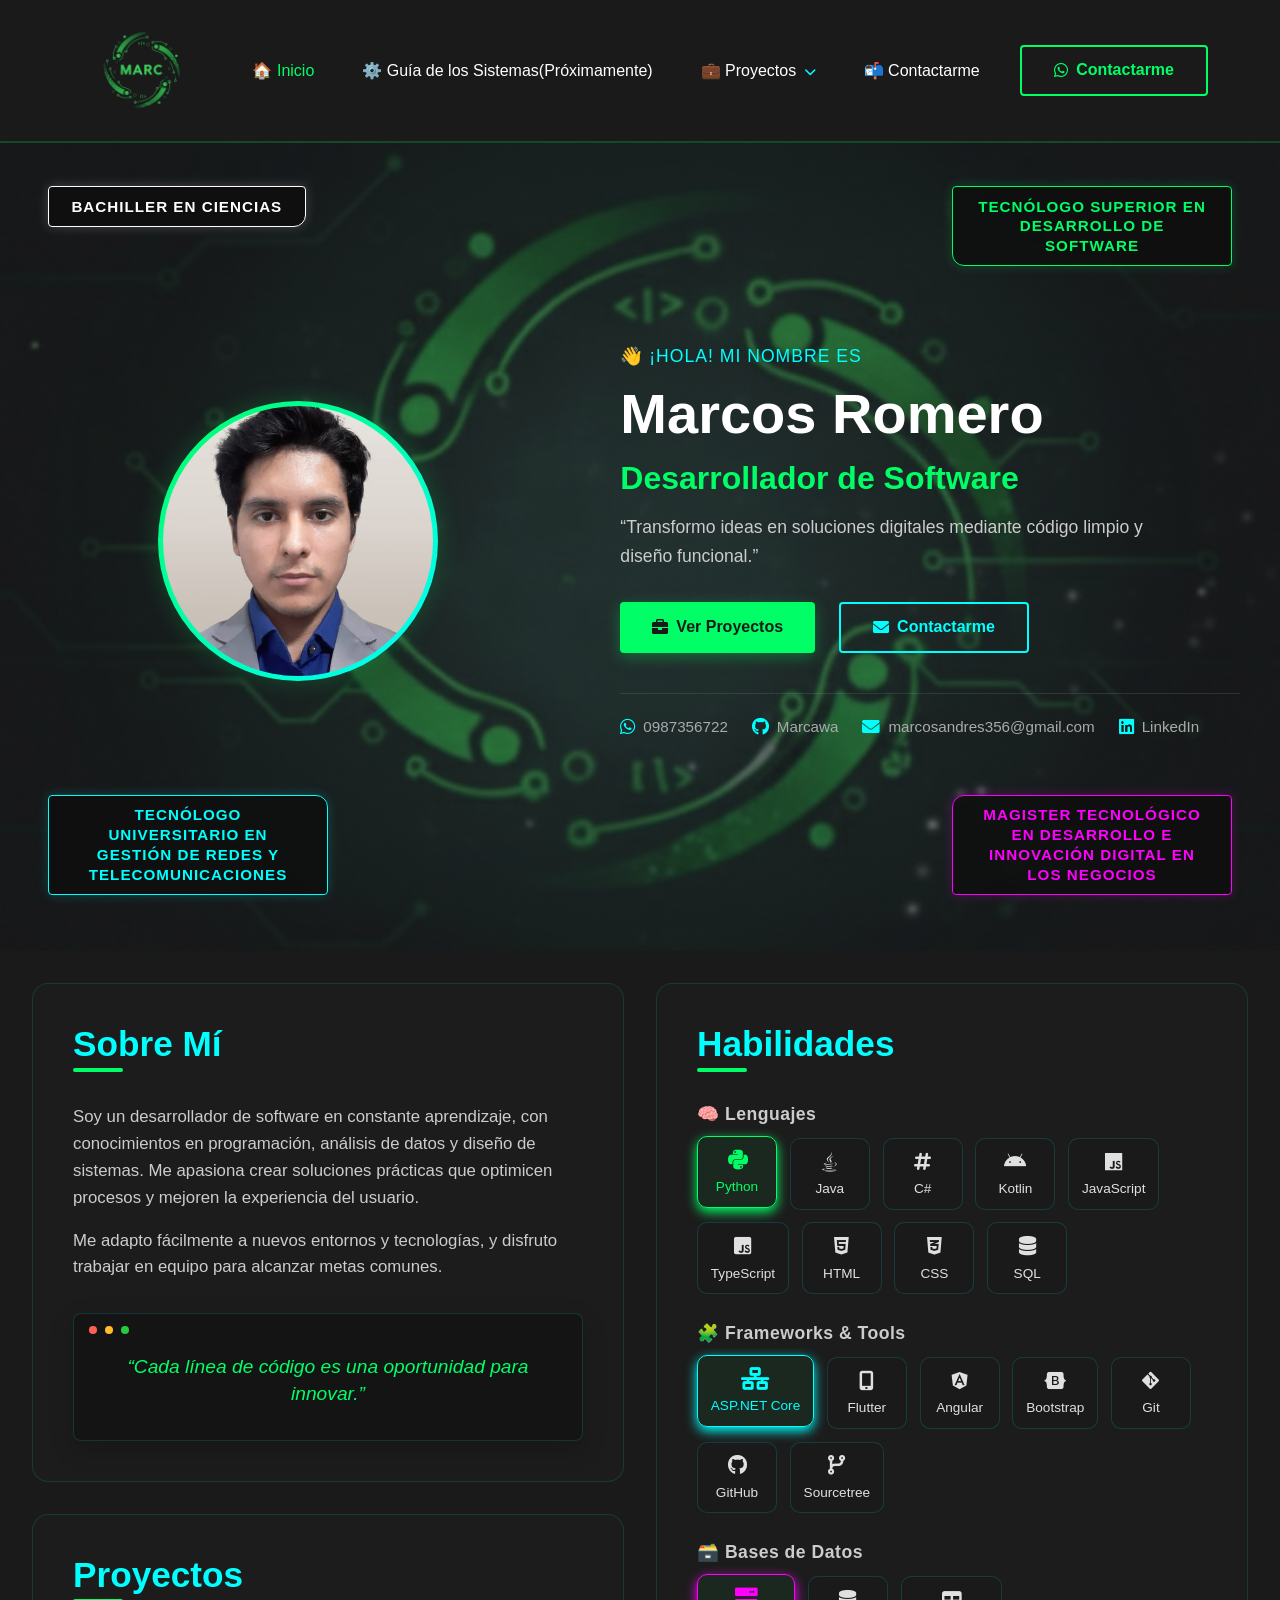
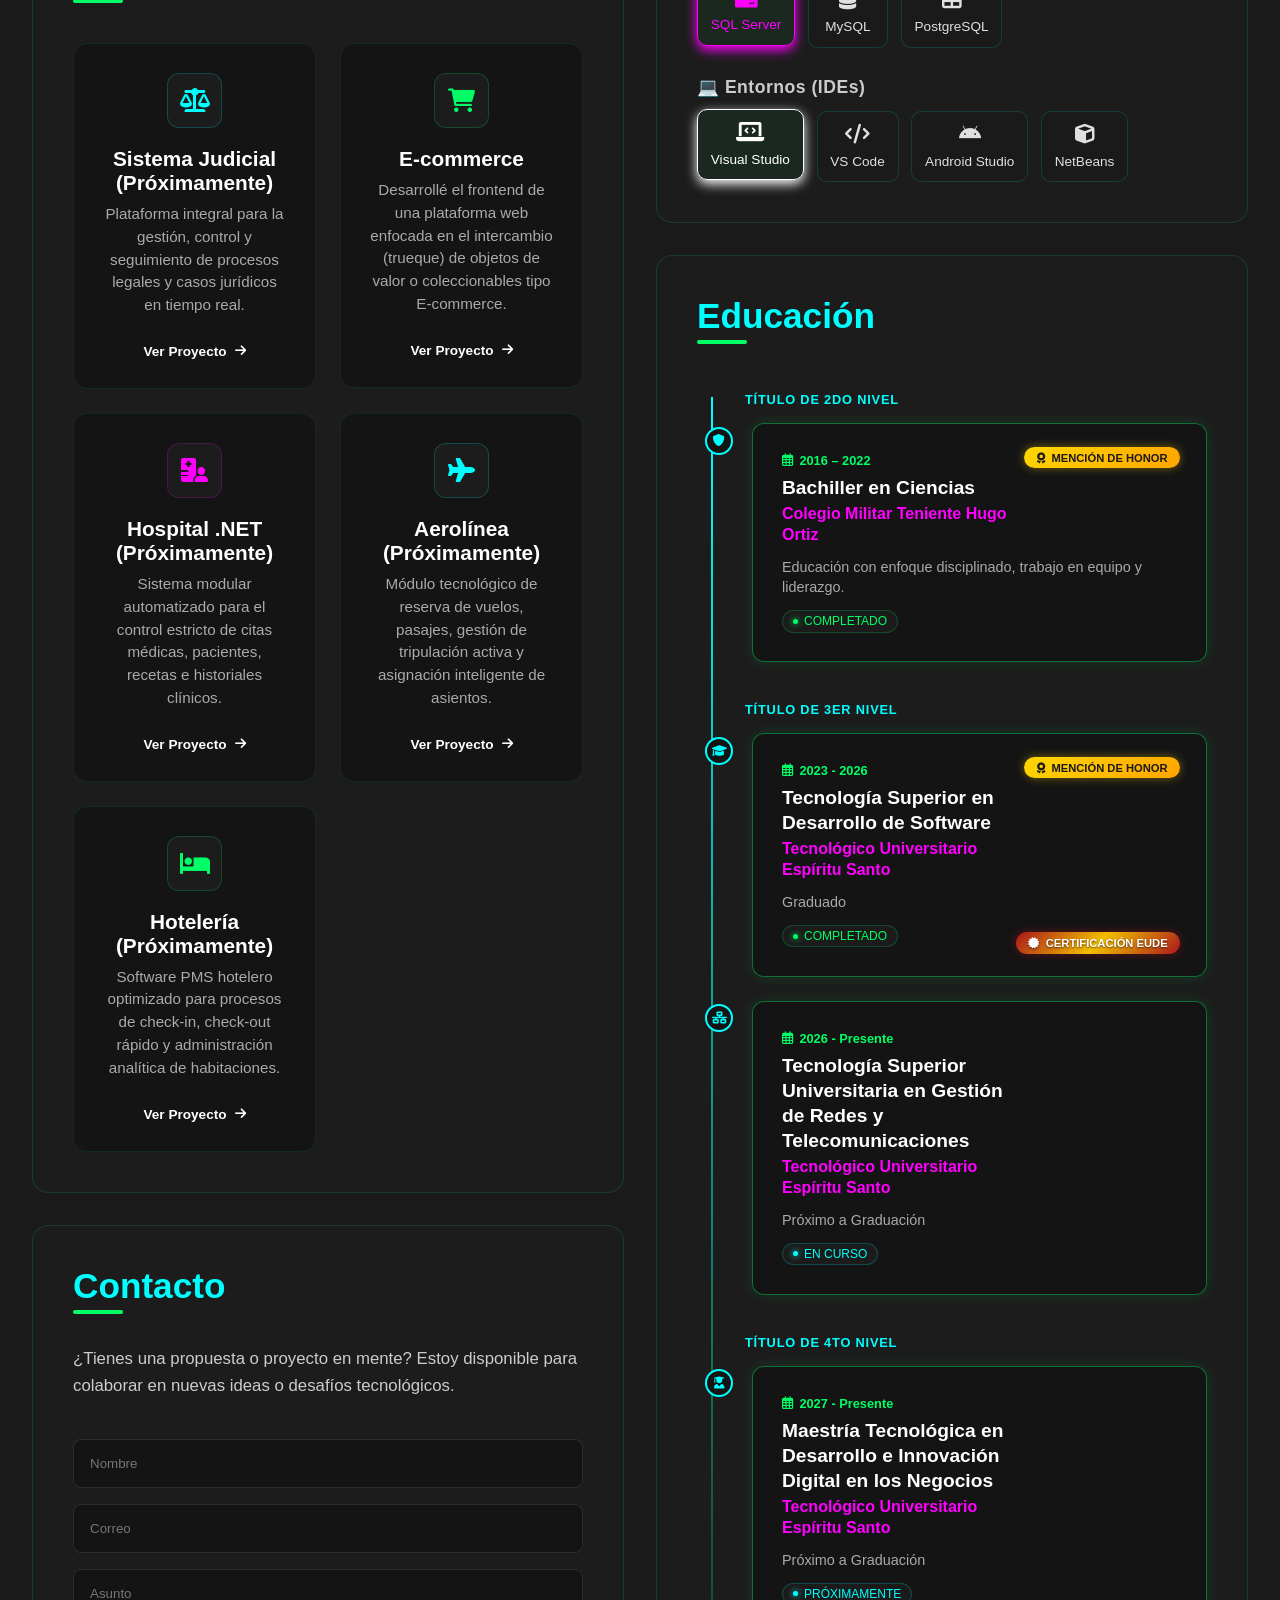
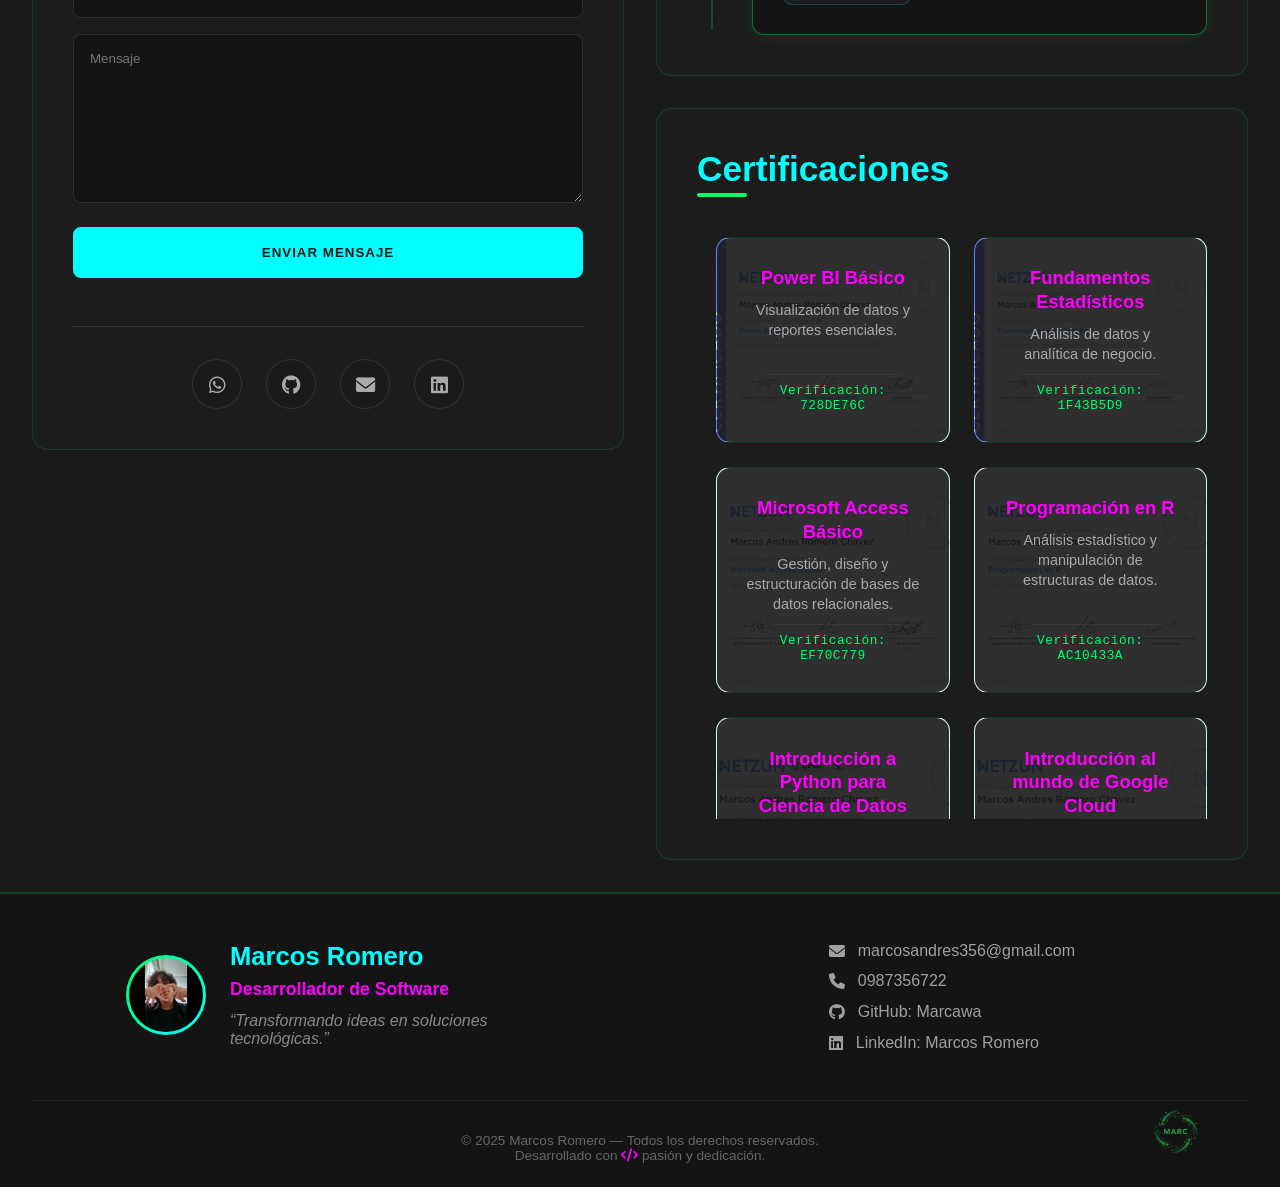
==== commit 657266ec: "modificado educacion" ====
--- a/index.html
+++ b/index.html
@@ -61,26 +61,26 @@
             <section id="hero" class="hero-section">
                 <!-- 🎯 LAS 4 TARJETAS ESQUINERA / SHORTCUTS ACCESIBLES -->
                 <a href="#educacion" class="hero-card hero-card-tl" title="Ir a Educación - Bachiller">
-                    <div class="hero-card-frame frame-cyan">
+                    <div class="hero-card-frame color-white muesca-br">
                         <span class="hero-card-title">Bachiller en Ciencias</span>
                     </div>
                 </a>
 
                 <a href="#educacion" class="hero-card hero-card-tr" title="Ir a Educación - Software">
-                    <div class="hero-card-frame frame-green">
-                        <span class="hero-card-title">Tecnología Superior en Desarrollo de Software</span>
+                    <div class="hero-card-frame color-green muesca-bl">
+                        <span class="hero-card-title">Tecnólogo Superior en Desarrollo de Software</span>
                     </div>
                 </a>
 
                 <a href="#educacion" class="hero-card hero-card-bl" title="Ir a Educación - Redes y Telecomunicaciones">
-                    <div class="hero-card-frame frame-magenta">
-                        <span class="hero-card-title">Tecnología Superior Universitaria en Gestión de Redes y Telecomunicaciones</span>
+                    <div class="hero-card-frame color-cyan muesca-tr">
+                        <span class="hero-card-title">Tecnólogo Universitario en Gestión de Redes y Telecomunicaciones</span>
                     </div>
                 </a>
 
                 <a href="#educacion" class="hero-card hero-card-br" title="Ir a Educación - Magíster">
-                    <div class="hero-card-frame frame-white">
-                        <span class="hero-card-title">Maestría tecnólogica en Desarrollo e Innovación Digital en los Negocios</span>
+                    <div class="hero-card-frame color-magenta muesca-tl">
+                        <span class="hero-card-title">Magister Tecnológico en Desarrollo e Innovación Digital en los Negocios</span>
                     </div>
                 </a>
 
@@ -374,47 +374,87 @@
                         
                         <div class="education-timeline">
 
-                            <!-- Ítem 1: Colegio Militar -->
-                            <article class="timeline-item">
-                                <div class="timeline-marker">
-                                    <i class="fas fa-shield-alt"></i>
-                                </div>
-                                <div class="timeline-content">
-                                    <span class="timeline-date"><i class="far fa-calendar-alt"></i> 2016 – 2022</span>
-                                    <h3 class="timeline-title">
-                                        <span class="timeline-degree">Bachiller en Ciencias</span>
-                                        <span class="timeline-institution">Colegio Militar Teniente Hugo Ortiz</span>
-                                    </h3>
-                                    <p class="timeline-description">Educación con enfoque disciplinado, trabajo en equipo y liderazgo.</p>
-                                    <div class="timeline-status">
-                                        <span class="status-badge status-completed">
-                                            <span class="status-dot"></span> COMPLETADO
-                                        </span>
-                                    </div>
-                                </div>
-                            </article>
-
-                            <!-- Ítem 2: Carrera Principal -->
-                            <article class="timeline-item">
-                                <div class="timeline-marker">
-                                    <i class="fas fa-graduation-cap"></i>
-                                </div>
-                                <div class="timeline-content">
-                                    <span class="timeline-date"><i class="far fa-calendar-alt"></i> 2023 - 2026</span>
-                                    <h3 class="timeline-title">
-                                        <span class="timeline-degree">Tecnología Superior en Desarrollo de Software</span>
-                                        <span class="timeline-institution">Tecnológico Universitario Espíritu Santo</span>
-                                    </h3>
-                                    <p class="timeline-description">Graduado</p>
-                                    <div class="timeline-status">
-                                        <span class="status-badge status-completed">
-                                            <span class="status-dot"></span> COMPLETADO
-                                        </span>
-                                    </div>
-                                </div>
-                            </article>
-
-                            <!-- Ítem 3: Seminario de Graduación -->
+                            <!-- NIVEL 2: Bachillerato -->
+                            <div class="timeline-level-group">
+                                <div class="timeline-level-label">Título de 2do Nivel</div>
+                                
+                                <article class="timeline-item" style="background-image: url('img/logo-tahuis.png');" onclick="openModal('drive-bachillerato')">
+                                    <div class="timeline-marker">
+                                        <i class="fas fa-shield-alt"></i>
+                                    </div>
+                                    <div class="timeline-content">
+                                        <div class="timeline-badge-honor" onclick="event.stopPropagation(); openModal('drive-mencion-bachillerato')">
+                                            <i class="fas fa-award"></i> Mención de Honor
+                                        </div>
+                                        <span class="timeline-date"><i class="far fa-calendar-alt"></i> 2016 – 2022</span>
+                                        <h3 class="timeline-title">
+                                            <span class="timeline-degree">Bachiller en Ciencias</span>
+                                            <span class="timeline-institution">Colegio Militar Teniente Hugo Ortiz</span>
+                                        </h3>
+                                        <p class="timeline-description">Educación con enfoque disciplinado, trabajo en equipo y liderazgo.</p>
+                                        <div class="timeline-status">
+                                            <span class="status-badge status-completed">
+                                                <span class="status-dot"></span> COMPLETADO
+                                            </span>
+                                        </div>
+                                    </div>
+                                </article>
+
+                                
+                            </div>
+
+                            <!-- NIVEL 3: Tecnologías (Agrupadas bajo una sola etiqueta de nivel superior) -->
+                            <div class="timeline-level-group">
+                                <div class="timeline-level-label">Título de 3er Nivel</div>
+                                
+                                <!-- Ítem A: Desarrollo de Software -->
+                                <article class="timeline-item" style="background-image: url('img/logo-utes.png');" onclick="openModal('drive-software')">
+                                    <div class="timeline-marker">
+                                        <i class="fas fa-graduation-cap"></i>
+                                    </div>
+                                    <div class="timeline-content">
+                                        <div class="timeline-badge-honor" onclick="event.stopPropagation(); openModal('drive-mencion-software')">
+                                            <i class="fas fa-award"></i> Mención de Honor
+                                        </div>
+                                        <div class="timeline-badge-eude" onclick="event.stopPropagation(); openModal('drive-eude')">
+                                            <i class="fas fa-certificate"></i> Certificación EUDE
+                                        </div>
+                                        <span class="timeline-date"><i class="far fa-calendar-alt"></i> 2023 - 2026</span>
+                                        <h3 class="timeline-title">
+                                            <span class="timeline-degree">Tecnología Superior en Desarrollo de Software</span>
+                                            <span class="timeline-institution">Tecnológico Universitario Espíritu Santo</span>
+                                        </h3>
+                                        <p class="timeline-description">Graduado</p>
+                                        <div class="timeline-status">
+                                            <span class="status-badge status-completed">
+                                                <span class="status-dot"></span> COMPLETADO
+                                            </span>
+                                        </div>
+                                    </div>
+                                </article>
+
+                                <!-- Ítem B: Redes y Telecomunicaciones (Comparte el mismo nivel 3 sin repetir la etiqueta) -->
+                                <article class="timeline-item" style="background-image: url('img/logo-utes.png');" onclick="openModal('drive-redes')">
+                                    <div class="timeline-marker">
+                                        <i class="fas fa-network-wired"></i>
+                                    </div>
+                                    <div class="timeline-content">
+                                        <span class="timeline-date"><i class="far fa-calendar-alt"></i> 2026 - Presente</span>
+                                        <h3 class="timeline-title">
+                                            <span class="timeline-degree">Tecnología Superior Universitaria en Gestión de Redes y Telecomunicaciones</span>
+                                            <span class="timeline-institution">Tecnológico Universitario Espíritu Santo</span>
+                                        </h3>
+                                        <p class="timeline-description">Próximo a Graduación</p>
+                                        <div class="timeline-status">
+                                            <span class="status-badge status-current">
+                                                <span class="status-dot"></span> EN CURSO
+                                            </span>
+                                        </div>
+                                    </div>
+                                </article>
+                            </div>
+
+                            <!-- Ítem 3: Seminario de Graduación 
                             <article class="timeline-item">
                                 <div class="timeline-marker">
                                     <i class="fas fa-certificate"></i>
@@ -432,28 +472,32 @@
                                         </span>
                                     </div>
                                 </div>
-                            </article>
-
-                            <!-- Ítem 4: Carrera Secundaria -->
-                            <article class="timeline-item">
-                                <div class="timeline-marker">
-                                    <i class="fas fa-graduation-cap"></i>
-                                </div>
-                                <div class="timeline-content">
-                                    <span class="timeline-date"><i class="far fa-calendar-alt"></i>2026 - Presente</span>
-                                    <h3 class="timeline-title">
-                                        <span class="timeline-degree">Tecnología Superior Universitaria en Gestión de Redes y Telecomunicaciones</span>
-                                        <span class="timeline-institution">Tecnológico Universitario Espíritu Santo</span>
-                                    </h3>
-                                    <p class="timeline-description">Próximo a Graduación</p>
-                                    <div class="timeline-status">
-                                        <span class="status-badge status-current">
-                                            <span class="status-dot"></span> EN CURSO
-                                        </span>
-                                    </div>
-                                </div>
-                            </article>
-
+                            </article>-->
+
+                            <!-- NIVEL 4: Maestría -->
+                            <div class="timeline-level-group">
+                                <div class="timeline-level-label">Título de 4to Nivel</div>
+                                
+                                <article class="timeline-item" style="background-image: url('img/logo-utes.png');" onclick="openModal('drive-maestria')">
+                                    <div class="timeline-marker">
+                                        <i class="fas fa-user-graduate"></i>
+                                    </div>
+                                    <div class="timeline-content">
+                                        <span class="timeline-date"><i class="far fa-calendar-alt"></i> 2027 - Presente</span>
+                                        <h3 class="timeline-title">
+                                            <span class="timeline-degree">Maestría Tecnológica en Desarrollo e Innovación Digital en los Negocios</span>
+                                            <span class="timeline-institution">Tecnológico Universitario Espíritu Santo</span>
+                                        </h3>
+                                        <p class="timeline-description">Próximo a Graduación</p>
+                                        <div class="timeline-status">
+                                            <span class="status-badge status-upcoming">
+                                                <span class="status-dot"></span> PRÓXIMAMENTE
+                                            </span>
+                                        </div>
+                                    </div>
+                                </article>
+                            </div>
+                            
                         </div>
                     </section>
 
--- a/css/style.css
+++ b/css/style.css
@@ -383,7 +383,6 @@
     z-index: 10;
     text-decoration: none;
     transition: transform 0.3s ease, filter 0.3s ease;
-
     max-width: 280px; 
     width: max-content;
 }
@@ -398,7 +397,6 @@
     justify-content: center;
     position: relative;
     box-shadow: 0 4px 15px rgba(0, 0, 0, 0.5);
-
     width: 100%;
 }
 
@@ -406,61 +404,54 @@
     font-size: 0.95rem;
     font-weight: 700;
     letter-spacing: 1px;
-    color: var(--clr-white);
     text-transform: uppercase;
-
     text-align: center;
     line-height: 1.3;
 }
 
-/* --- Marcos con Muesca Cortada (Corner Cut Style) --- */
-
-/* 1. Superior Izquierda: CIAN */
-.frame-cyan {
+/* --- MUESCAS MODULARES DE ESQUINAS --- */
+.muesca-br { border-bottom-right-radius: 12px; }
+.muesca-bl { border-bottom-left-radius: 12px; }
+.muesca-tr { border-top-right-radius: 12px; }
+.muesca-tl { border-top-left-radius: 12px; }
+
+/* --- VARIABLES MODULARES DE COLOR --- */
+.color-cyan {
     border: 1px solid var(--clr-cyan-tech);
     box-shadow: 0 0 12px rgba(0, 255, 255, 0.2);
-    border-bottom-right-radius: 12px; /* Muesca recortada característica */
-}
-.frame-cyan .hero-card-title { color: var(--clr-cyan-tech); }
-
-/* 2. Superior Derecha: VERDE NEÓN */
-.frame-green {
+}
+.color-cyan .hero-card-title { color: var(--clr-cyan-tech); }
+
+.color-green {
     border: 1px solid var(--clr-neon-green);
     box-shadow: 0 0 12px rgba(0, 255, 102, 0.2);
-    border-bottom-left-radius: 12px;
-}
-.frame-green .hero-card-title { color: var(--clr-neon-green); }
-
-/* 3. Inferior Izquierda: MAGENTA */
-.frame-magenta {
+}
+.color-green .hero-card-title { color: var(--clr-neon-green); }
+
+.color-magenta {
     border: 1px solid var(--clr-magenta-bold);
     box-shadow: 0 0 12px rgba(255, 0, 255, 0.2);
-    border-top-right-radius: 12px;
-}
-.frame-magenta .hero-card-title { color: var(--clr-magenta-bold); }
-
-/* 4. Inferior Derecha: BLANCO */
-.frame-white {
+}
+.color-magenta .hero-card-title { color: var(--clr-magenta-bold); }
+
+.color-white {
     border: 1px solid var(--clr-white);
     box-shadow: 0 0 12px rgba(255, 255, 255, 0.2);
-    border-top-left-radius: 12px;
-}
-.frame-white .hero-card-title { color: var(--clr-white); }
-
-/* --- Posicionamiento en las 4 Esquinas (Escritorio) --- */
+}
+.color-white .hero-card-title { color: var(--clr-white); }
+
+/* --- COORDENADAS DE ESQUINAS EN ESCRITORIO --- */
 .hero-card-tl { top: 3.5rem; left: 3rem; }
 .hero-card-tr { top: 3.5rem; right: 3rem; }
 .hero-card-bl { bottom: 3.5rem; left: 3rem; }
 .hero-card-br { bottom: 3.5rem; right: 3rem; }
 
-/* --- Efectos Hover Reactivos --- */
-.hero-card:hover {
-    transform: translateY(-3px) scale(1.05);
-}
-.hero-card:hover .frame-cyan { box-shadow: 0 0 20px rgba(0, 255, 255, 0.5); }
-.hero-card:hover .frame-green { box-shadow: 0 0 20px rgba(0, 255, 102, 0.5); }
-.hero-card:hover .frame-magenta { box-shadow: 0 0 20px rgba(255, 0, 255, 0.5); }
-.hero-card:hover .frame-white { box-shadow: 0 0 20px rgba(255, 255, 255, 0.5); }
+/* --- HOVER REACTIVO --- */
+.hero-card:hover { transform: translateY(-3px) scale(1.05); }
+.hero-card:hover .color-cyan { box-shadow: 0 0 20px rgba(0, 255, 255, 0.5); }
+.hero-card:hover .color-green { box-shadow: 0 0 20px rgba(0, 255, 102, 0.5); }
+.hero-card:hover .color-magenta { box-shadow: 0 0 20px rgba(255, 0, 255, 0.5); }
+.hero-card:hover .color-white { box-shadow: 0 0 20px rgba(255, 255, 255, 0.5); }
 
 
 /* ==========================================================================
@@ -896,7 +887,7 @@
 .project-card-link:hover .project-btn i { transform: translateX(4px); }
 
 /* ==========================================================================
-   7. SECCIÓN DE EDUCACIÓN (Estilo Línea de Tiempo Git / Terminal)
+   7. SECCIÓN DE EDUCACIÓN (Arquitectura Escalable por Niveles Académicos)
    ========================================================================== */
 
 .education-timeline {
@@ -904,37 +895,60 @@
     display: flex;
     flex-direction: column;
     gap: 2.5rem;
-    padding-left: 1.5rem; /* Espacio para la línea vertical guía */
-    margin-top: 0.5rem;
-    text-align: left; /* Alineación limpia a la izquierda para escritorio */
-}
-
-/* La línea vertical tecnológica que simula una rama (branch) de Git */
+    padding-left: 0.5rem;
+    margin-top: 1rem;
+    text-align: left;
+    width: 100%;
+    box-sizing: border-box;
+}
+
+/* Línea vertical central de Git Branch */
 .education-timeline::before {
     content: '';
     position: absolute;
     top: 5px;
-    left: 7px;
+    left: 14px;
     width: 2px;
     height: calc(100% - 10px);
     background: linear-gradient(to bottom, var(--clr-cyan-tech), rgba(0, 255, 102, 0.2));
 }
 
+/* Grupo de Nivel Académico (Agrupa títulos bajo un mismo nivel) */
+.timeline-level-group {
+    display: flex;
+    flex-direction: column;
+    gap: 1.5rem;
+    position: relative;
+    width: 100%;
+}
+
+/* Etiqueta de Nivel Académico Única por Grupo */
+.timeline-level-label {
+    font-size: 0.8rem;
+    font-weight: 700;
+    color: var(--clr-cyan-tech);
+    text-transform: uppercase;
+    letter-spacing: 0.8px;
+    margin-bottom: -0.5rem;
+    padding-left: 2.5rem;
+}
+
 .timeline-item {
     position: relative;
     display: flex;
-    gap: 1.5rem;
+    gap: 1.2rem;
     width: 100%;
+    align-items: flex-start;
+    cursor: pointer;
 }
 
 /* Nodos interactivos de la línea de tiempo */
 .timeline-marker {
-    position: absolute;
-    left: -1.5rem;
-    left: calc(-1.5rem - 1px); /* Ajuste milimétrico sobre la línea guía */
-    width: 32px;
-    height: 32px;
-    background-color: #141414; /* Consola profunda */
+    position: relative;
+    flex-shrink: 0;
+    width: 28px;
+    height: 28px;
+    background-color: #141414;
     border: 2px solid var(--clr-cyan-tech);
     border-radius: 50%;
     display: flex;
@@ -942,70 +956,129 @@
     justify-content: center;
     z-index: 2;
     transition: all 0.3s ease;
+    margin-top: 0.2rem;
 }
 
 .timeline-marker i {
-    font-size: 0.85rem;
+    font-size: 0.75rem;
     color: var(--clr-cyan-tech);
-    transition: color 0.3s ease;
-}
-
-/* Contenido de cada tarjeta educativa */
+}
+
+/* Tarjeta contenedora con borde resplandeciente permanente */
 .timeline-content {
-    background-color: #141414; /* Sincronizado con tus terminales interiores */
-    border: 1px solid rgba(255, 255, 255, 0.05);
+    background-color: rgba(20, 20, 20, 0.92);
+    backdrop-filter: blur(4px);
+    border: 1px solid rgba(0, 255, 102, 0.4);
+    box-shadow: 0 0 15px rgba(0, 255, 102, 0.12);
     border-radius: 12px;
-    padding: 1.5rem;
+    padding: 1.8rem;
+    
+    /* 🚀 AISLADO Y FORZADO: Ancho idéntico para todas las tarjetas de esta sección */
+    flex: 1;
+    min-width: 0;
     width: 100%;
+    box-sizing: border-box;
+    
     display: flex;
     flex-direction: column;
     gap: 0.5rem;
+    position: relative;
     transition: all 0.3s ease;
+
+    background-size: 105px;
+    background-position: right 1.5rem center;
+    background-repeat: no-repeat;
+}
+
+/* --- INSIGNIAS ABSOLUTAS INTERACTIVAS --- */
+
+.timeline-badge-honor {
+    position: absolute;
+    top: 1.4rem;
+    right: 1.6rem;
+    background: linear-gradient(135deg, #FFD700, #FFA500);
+    color: #1A1A1A;
+    font-size: 0.7rem;
+    font-weight: 800;
+    padding: 0.3rem 0.8rem;
+    border-radius: 20px;
+    display: flex;
+    align-items: center;
+    gap: 0.4rem;
+    box-shadow: 0 0 10px rgba(255, 215, 0, 0.4);
+    text-transform: uppercase;
+    cursor: pointer;
+    z-index: 3;
+    transition: transform 0.2s ease, box-shadow 0.2s ease;
+}
+
+.timeline-badge-honor:hover {
+    transform: scale(1.05);
+    box-shadow: 0 0 15px rgba(255, 215, 0, 0.7);
+}
+
+.timeline-badge-eude {
+    position: absolute;
+    bottom: 1.4rem;
+    right: 1.6rem;
+    background: linear-gradient(135deg, #AA151B 0%, #F1BF00 50%, #AA151B 100%);
+    color: #FFFFFF;
+    font-size: 0.7rem;
+    font-weight: 800;
+    padding: 0.3rem 0.8rem;
+    border-radius: 20px;
+    display: flex;
+    align-items: center;
+    gap: 0.4rem;
+    box-shadow: 0 0 10px rgba(170, 21, 27, 0.5);
+    text-transform: uppercase;
+    text-shadow: 0 1px 2px rgba(0,0,0,0.6);
+    cursor: pointer;
+    z-index: 3;
+    transition: transform 0.2s ease, box-shadow 0.2s ease;
+}
+
+.timeline-badge-eude:hover {
+    transform: scale(1.05);
+    box-shadow: 0 0 15px rgba(170, 21, 27, 0.8);
 }
 
 .timeline-date {
-    font-size: 0.85rem;
-    color: var(--clr-neon-green); /* Verde neón para el bloque temporal */
+    font-size: 0.8rem;
+    color: var(--clr-neon-green);
     font-weight: bold;
     display: flex;
     align-items: center;
     gap: 0.4rem;
-    letter-spacing: 0.5px;
-}
-
-/* Contenedor del título (h3) que alinea el contenido en una sola línea */
+}
+
 .timeline-title {
-    font-size: 1.25rem;
-    color: var(--clr-white); /* El guion separador "-" heredará este blanco */
+    font-size: 1.2rem;
     font-weight: 600;
     line-height: 1.3;
-}
-
-/* El Grado académico: Resaltado con tu Magenta de las variables globales */
+    padding-right: 9.5rem;
+}
+
 .timeline-degree {
     display: block;
     color: var(--clr-white);
 }
 
-/* La Institución: Conserva el color blanco limpio dentro del encabezado */
 .timeline-institution {
     display: block;
     color: var(--clr-magenta-bold);
-    font-weight: 900; /* Un poco más ligera para contrastar con el grado */
-
-    font-size: 1.05rem; /* Un pelín más pequeña que el grado para dar jerarquía */
-    margin-top: 0.2rem;  /* Espaciado perfecto hacia abajo */
-}
-
-/* El párrafo inferior: Pasa a ser una descripción secundaria limpia */
+    font-weight: 900;
+    font-size: 1rem;
+    margin-top: 0.2rem;
+}
+
 .timeline-description {
-    font-size: 0.95rem;
-    color: #AAAAAA; /* Gris suave para jerarquía de lectura */
+    font-size: 0.9rem;
+    color: #AAAAAA;
     line-height: 1.4;
     margin-top: 0.2rem;
 }
 
-/* Sistema de estados (Badges de Estado del commit/estudio) */
 .timeline-status {
     margin-top: 0.3rem;
     display: flex;
@@ -1014,70 +1087,61 @@
 .status-badge {
     display: inline-flex;
     align-items: center;
-    gap: 0.5rem;
-    font-size: 0.8rem;
+    gap: 0.4rem;
+    font-size: 0.75rem;
     font-weight: 500;
-    padding: 0.25rem 0.75rem;
+    padding: 0.2rem 0.6rem;
     border-radius: 20px;
     background-color: rgba(30, 30, 30, 0.8);
     border: 1px solid rgba(255, 255, 255, 0.1);
 }
 
-/* Punto pulsante para lo que está en curso */
 .status-dot {
-    width: 6px;
-    height: 6px;
+    width: 5px;
+    height: 5px;
     border-radius: 50%;
     display: inline-block;
 }
 
-/* 1. COMPLETADO (Colegio Militar) -> Verde Neón: Éxito/Finalizado */
 .status-completed {
     color: var(--clr-neon-green);
     border-color: rgba(0, 255, 102, 0.2);
 }
 .status-completed .status-dot {
     background-color: var(--clr-neon-green);
-    box-shadow: 0 0 8px var(--clr-neon-green);
-}
-
-/* 2. EN CURSO (Tecnológico Espíritu Santo) -> Cian: Proceso Activo */
+    box-shadow: 0 0 6px var(--clr-neon-green);
+}
+
 .status-current {
     color: var(--clr-cyan-tech);
     border-color: rgba(0, 255, 255, 0.2);
 }
 .status-current .status-dot {
     background-color: var(--clr-cyan-tech);
-    box-shadow: 0 0 8px var(--clr-cyan-tech);
-}
-
-/* 3. PLANIFICADO / FUTURO (Seminario de Graduación) -> Blanco: Estado Espera */
+    box-shadow: 0 0 6px var(--clr-cyan-tech);
+}
+
 .status-upcoming {
     color: var(--clr-cyan-tech);
     border-color: rgba(0, 255, 255, 0.2);
 }
 .status-upcoming .status-dot {
     background-color: var(--clr-cyan-tech);
-    box-shadow: 0 0 8px var(--clr-cyan-tech);
-}
-
-/* 🔥 EFECTOS HOVER COMPUESTOS E INTERACTIVOS */
+    box-shadow: 0 0 6px var(--clr-cyan-tech);
+}
+
+/* EFECTOS HOVER */
 .timeline-item:hover .timeline-marker {
     border-color: var(--clr-neon-green);
     transform: scale(1.1);
-    box-shadow: 0 0 12px rgba(0, 255, 102, 0.3);
-}
-
-.timeline-item:hover .timeline-marker i {
-    color: var(--clr-neon-green);
+    box-shadow: 0 0 10px rgba(0, 255, 102, 0.3);
 }
 
 .timeline-item:hover .timeline-content {
-    border-color: rgba(0, 255, 102, 0.2);
-    box-shadow: 0 6px 20px rgba(0, 255, 102, 0.03);
-    transform: translateX(4px); /* Desplazamiento sutil tecnológico */
-}
-
+    border-color: var(--clr-neon-green);
+    box-shadow: 0 6px 18px rgba(0, 255, 102, 0.15);
+    transform: translateX(4px);
+}
 
 /* ==========================================================================
    8. SECCIÓN DE CERTIFICACIONES (Tarjetas con Fondo de Imagen Dinámico)
@@ -1555,13 +1619,12 @@
     .hero-section {
         min-height: auto !important;
         max-height: none !important;
-        /* Espaciado superior limpio para que las tarjetas no colisionen con el Navbar */
-        padding: 5rem 0.8rem 4rem 0.8rem;
+        padding: 2.5rem 1rem 3.5rem 1rem;
         width: 100%;
         display: flex;
         flex-direction: column;
         align-items: center;
-        position: relative; /* Clave absoluta para que las tarjetas se ubiquen respecto al contenedor hero */
+        position: relative;
     }
 
     /* El contenedor principal de texto y avatar fluye de manera natural y ordenada abajo */
@@ -1571,66 +1634,78 @@
         text-align: center;
         gap: 2rem;
         width: 100%;
-        margin-top: 2.5rem; /* Margen para dar aire limpio debajo de las tarjetas superiores */
-    }
-
-    /* --- POSICIONAMIENTO FLUIDO DE LAS 4 TARJETAS EN MÓVIL --- */
+        margin-top: 0;
+    }
+
+    /* --- SISTEMA DE ENMARCADO FLUIDO PARA MÓVILES --- */
+    /* El avatar-box se convierte en el contenedor de referencia visual */
+    .hero-avatar-box {
+        position: relative;
+        width: 100%;
+        display: flex;
+        justify-content: center;
+        align-items: center;
+        /* Padding generoso vertical para albergar las tarjetas sin que choquen con la foto */
+        padding: 4rem 0 3.5rem 0; 
+    }
+
+    .avatar-wrapper {
+        width: clamp(150px, 40vw, 200px); /* Tamaño fluido inteligente según el ancho de la pantalla */
+        height: clamp(150px, 40vw, 200px);
+        margin: 0 auto;
+        z-index: 2; /* Asegura que la foto esté nítida y al frente */
+    }
+
+    /* Las 4 tarjetas pasan a posicionarse en relación al avatar-box dinámicamente */
     .hero-card {
-        position: absolute; /* Vuelven a ser absolutas para colocarse estratégicamente a los lados */
-        z-index: 10;
-        width: 44%;         /* Ocupan casi la mitad del ancho cada una para mantener proporción simétrica */
-        max-width: 160px;   /* Límite para evitar que crezcan de más en pantallas anchas de celular */
-    }
-
+        position: absolute;
+        z-index: 5;
+        width: 44%; /* Ocupan casi la mitad del espacio lateral */
+        max-width: 170px;
+    }
+
+    /* Coordenadas relativas fluidas que evitan la solapación */
     /* Coordenadas exactas alrededor del círculo del avatar */
     .hero-card-tl { 
-        top: 5.2rem; 
+        top: 3.4rem; 
         left: 0.5rem; 
     }
     
     .hero-card-tr { 
-        top: 5.2rem; 
+        top: 3.4rem; 
         right: 0.5rem; 
     }
     
     .hero-card-bl { 
-        top: 16.2rem;  /* Altura perfecta para flanquear los costados del avatar */
+        top: 17.2rem;  /* Altura perfecta para flanquear los costados del avatar */
         left: 0.5rem; 
     }
     
     .hero-card-br { 
-        top: 16.2rem;  
+        top: 17.2rem;  
         right: 0.5rem; 
     }
 
-    /* Estilo compacto de los marcos optimizado para pantallas táctiles */
     .hero-card-frame {
-        padding: 0.4rem 0.3rem;
+        padding: 0.45rem 0.35rem;
         text-align: center;
-        min-height: 38px;
+        min-height: 40px;
         display: flex;
         align-items: center;
         justify-content: center;
     }
 
     .hero-card-title {
-        font-size: 0.6rem; /* Letra optimizada para que los nombres largos encajen perfectamente en 2 o 3 líneas */
-        line-height: 1.1;
-    }
-
-    /* Ajustes proporcionales del avatar y textos para que respiren con las tarjetas al lado */
-    .avatar-wrapper {
-        width: 180px;
-        height: 180px;
-        margin: 0 auto;
+        font-size: clamp(0.55rem, 2.2vw, 0.7rem); /* Tipografía adaptativa que jamás rompe la caja */
+        line-height: 1.15;
     }
 
     .hero-name {
-        font-size: 2.3rem;
+        font-size: clamp(2rem, 6vw, 2.8rem);
     }
 
     .hero-title {
-        font-size: 1.4rem;
+        font-size: clamp(1.2rem, 4vw, 1.6rem);
     }
 
     .hero-actions {
@@ -1752,44 +1827,53 @@
 
 
     /* ----------------------------------------------------------------------
-       == SECCIÓN 7: EDUCACIÓN (Responsive Móvil) ==
+       == SECCIÓN 7: EDUCACIÓN (Responsive Móvil / Tablets) ==
        ---------------------------------------------------------------------- */
     .education-timeline {
-        /* Mantenemos el padding izquierdo para que la línea y los nodos tengan espacio */
-        padding-left: 1.5rem; 
-        align-items: flex-start; /* Evita que se fuerce al centro */
-    }
-
-    /* ¡Forzamos que la línea vertical siga visible! */
+        padding-left: 1.2rem; 
+        align-items: flex-start;
+    }
+
+    /* Mantenemos la línea vertical visible y perfectamente alineada */
     .education-timeline::before {
         display: block !important;
-        left: 7px; /* Asegura la posición exacta del eje */
+        left: 13px; 
+    }
+
+    .timeline-level-group {
+        gap: 1.2rem;
+    }
+
+    /* Aseguramos que la etiqueta de nivel mantenga su espacio correcto en móvil */
+    .timeline-level-label {
+        padding-left: 1.8rem;
     }
 
     .timeline-item {
-        flex-direction: row; /* Mantiene la orientación horizontal (nodo al lado del texto) */
+        flex-direction: row;
         align-items: flex-start;
-        gap: 1.5rem;
-    }
-
-    /* ¡Forzamos que los círculos con los iconos sigan visibles! */
+        gap: 1rem;
+    }
+
     .timeline-marker {
         display: flex !important;
-        left: calc(-1.5rem - 1px); /* Mantiene el ajuste milimétrico sobre la línea */
+        /* Posicionamiento fluido adaptado al nuevo padding móvil */
+        left: 0; 
+        margin-top: 0.2rem;
     }
 
     .timeline-content {
-        text-align: left; /* Alineación limpia a la izquierda igual que en PC */
-        padding: 1.2rem;   /* Un poquito menos de padding para pantallas pequeñas */
+        text-align: left;
+        padding: 1.4rem;
         width: 100%;
     }
 
     .timeline-date {
-        justify-content: flex-start; /* Alinea la fecha a la izquierda */
+        justify-content: flex-start;
     }
 
     .timeline-status {
-        justify-content: flex-start; /* Alinea los badges a la izquierda */
+        justify-content: flex-start;
     }
 
 
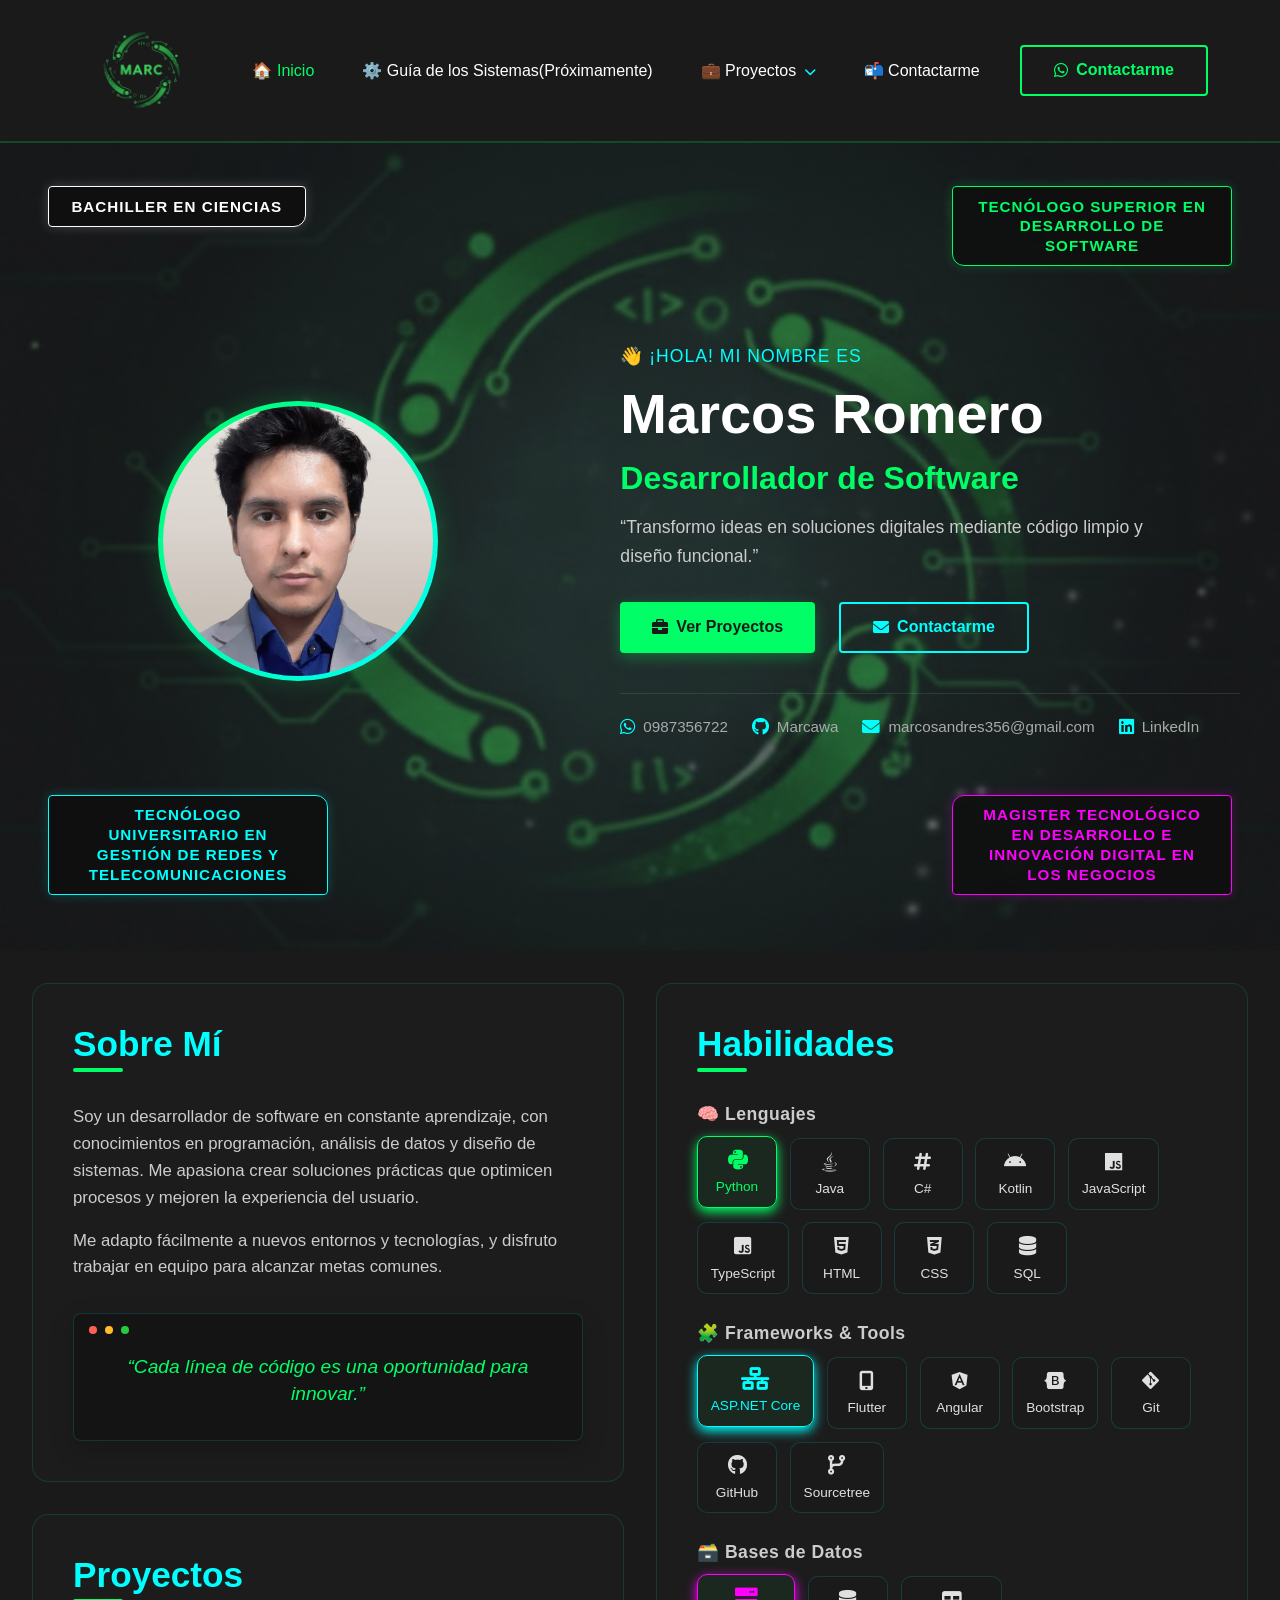
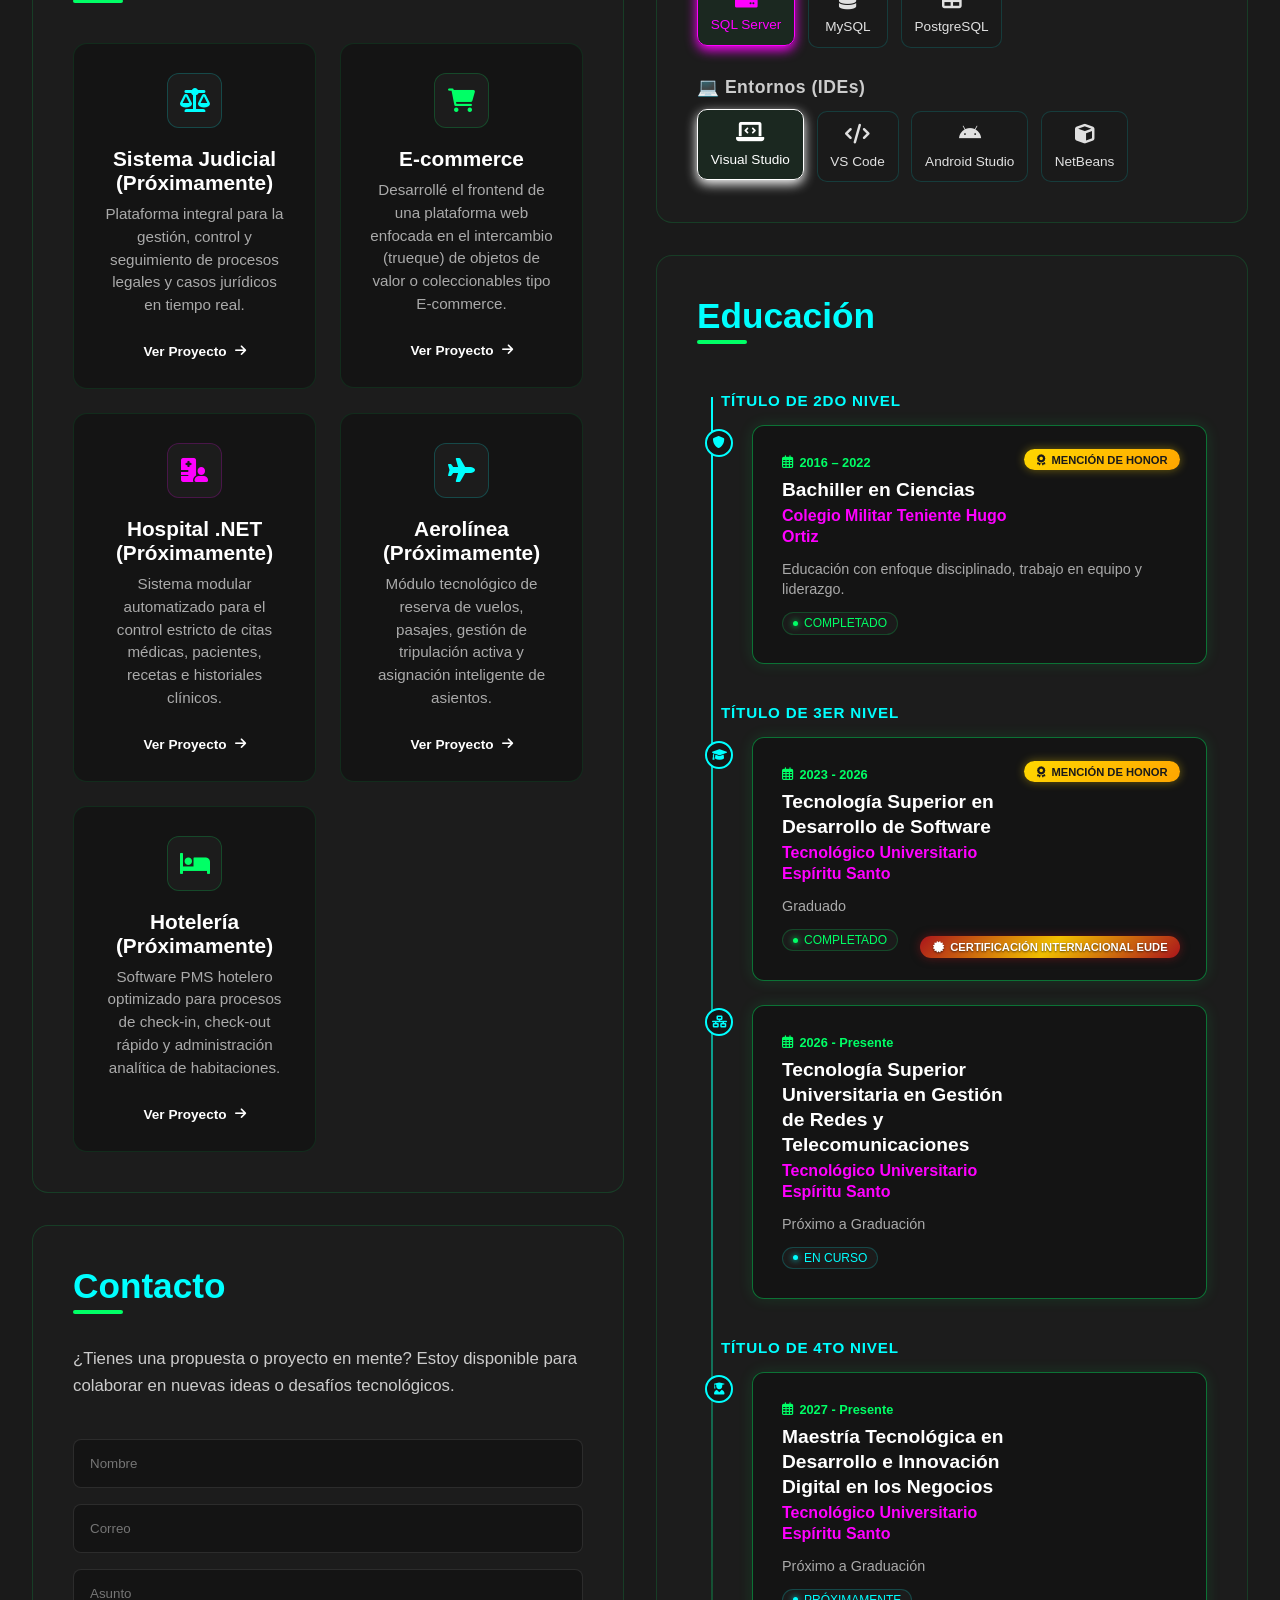
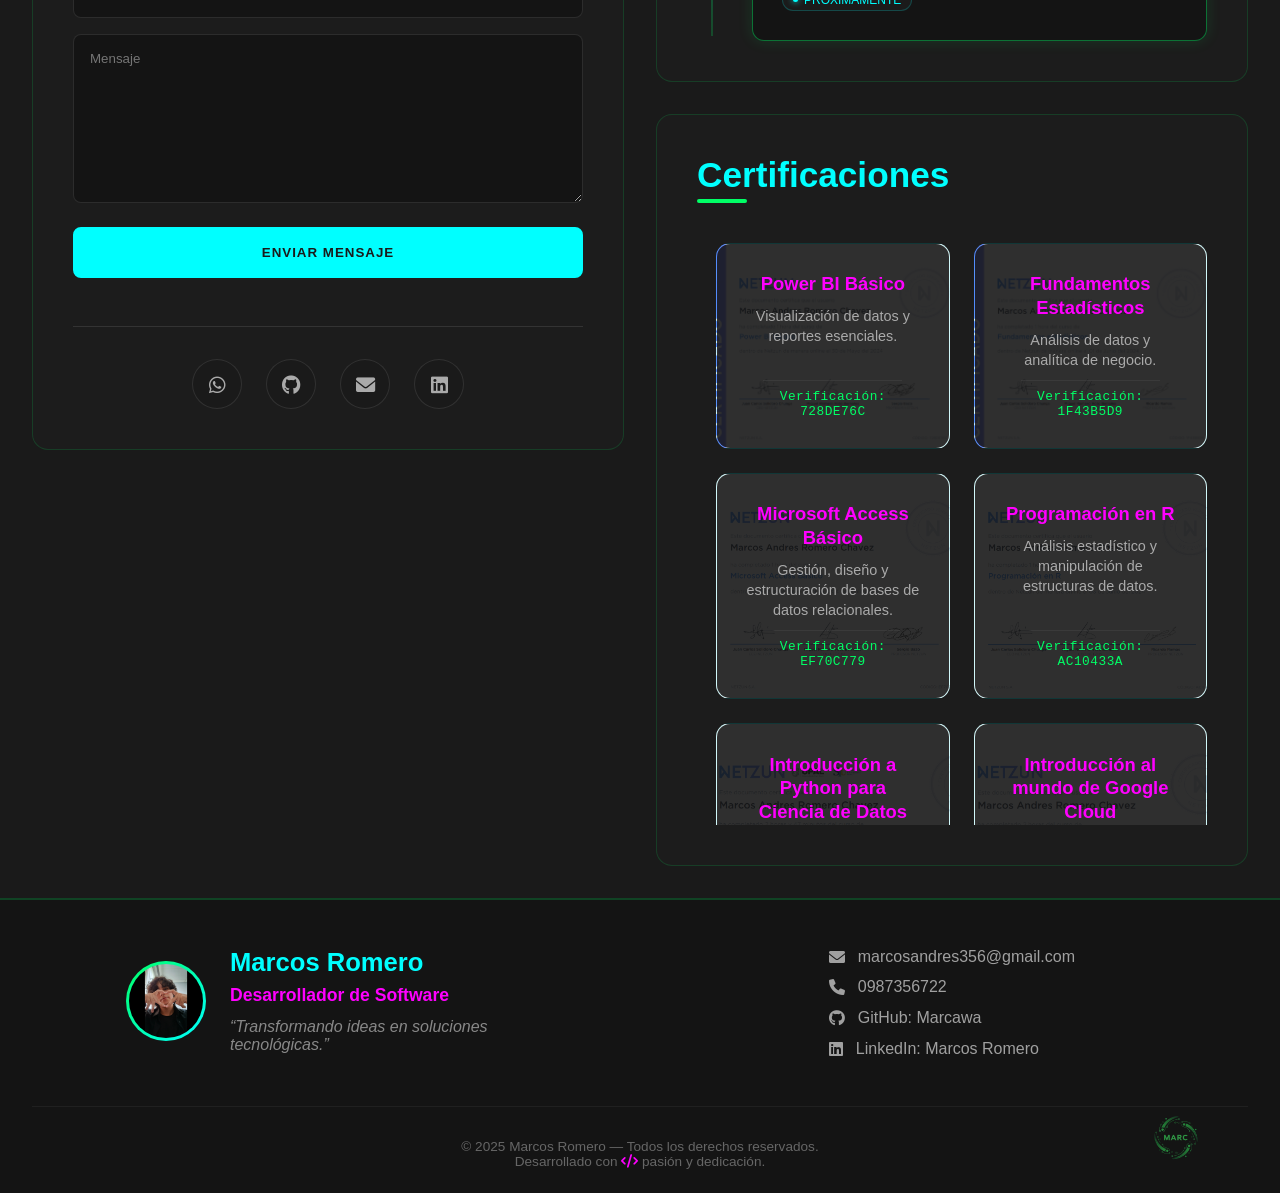
==== commit fa856242: "mejorando seccion educacion" ====
--- a/index.html
+++ b/index.html
@@ -417,7 +417,7 @@
                                             <i class="fas fa-award"></i> Mención de Honor
                                         </div>
                                         <div class="timeline-badge-eude" onclick="event.stopPropagation(); openModal('drive-eude')">
-                                            <i class="fas fa-certificate"></i> Certificación EUDE
+                                            <i class="fas fa-certificate"></i> Certificación Internacional EUDE
                                         </div>
                                         <span class="timeline-date"><i class="far fa-calendar-alt"></i> 2023 - 2026</span>
                                         <h3 class="timeline-title">
--- a/css/style.css
+++ b/css/style.css
@@ -924,13 +924,16 @@
 
 /* Etiqueta de Nivel Académico Única por Grupo */
 .timeline-level-label {
-    font-size: 0.8rem;
+    font-size: 0.95rem; /* 🚀 Ajusta aquí el tamaño un poquito más grande si lo deseas */
     font-weight: 700;
     color: var(--clr-cyan-tech);
     text-transform: uppercase;
     letter-spacing: 0.8px;
     margin-bottom: -0.5rem;
-    padding-left: 2.5rem;
+    
+    /* 🚀 SOLUCIÓN PARA MOVERLO A LA IZQUIERDA */
+    padding-left: 0;          /* Limpiamos el padding anterior */
+    margin-left: 1rem;     /* Lo desplaza hacia la izquierda acercándolo a la línea principal */
 }
 
 .timeline-item {
@@ -1830,50 +1833,108 @@
        == SECCIÓN 7: EDUCACIÓN (Responsive Móvil / Tablets) ==
        ---------------------------------------------------------------------- */
     .education-timeline {
-        padding-left: 1.2rem; 
+        padding-left: 0.8rem; 
         align-items: flex-start;
     }
 
-    /* Mantenemos la línea vertical visible y perfectamente alineada */
+    /* Línea vertical ajustada a la izquierda */
     .education-timeline::before {
         display: block !important;
-        left: 13px; 
+        left: 10px; 
     }
 
     .timeline-level-group {
         gap: 1.2rem;
     }
 
-    /* Aseguramos que la etiqueta de nivel mantenga su espacio correcto en móvil */
     .timeline-level-label {
-        padding-left: 1.8rem;
+        font-size: clamp(0.90rem, 2.5vw, 0.85rem); /* 🚀 Tamaño responsivo y un poco más grande */
+        padding-left: 0;
+        margin-left: 0.5rem; /* 🚀 Ajuste hacia la izquierda en móvil/tablet */
     }
 
     .timeline-item {
         flex-direction: row;
         align-items: flex-start;
-        gap: 1rem;
+        gap: 0.8rem;
     }
 
     .timeline-marker {
         display: flex !important;
-        /* Posicionamiento fluido adaptado al nuevo padding móvil */
         left: 0; 
         margin-top: 0.2rem;
-    }
-
+        width: 24px;
+        height: 24px;
+    }
+    
+    .timeline-marker i {
+        font-size: 0.65rem;
+    }
+
+    /* 🚀 SOLUCIÓN CLAVE PARA MÓVIL: Tarjeta flexible que reordena las insignias y evita choques */
     .timeline-content {
         text-align: left;
-        padding: 1.4rem;
+        padding: 1.2rem;
         width: 100%;
-    }
-
+        box-sizing: border-box;
+        
+        /* Convertimos el contenedor en un flex column ordenado para evitar absolute overlaps en pantallas chicas */
+        display: flex;
+        flex-direction: column;
+        gap: 0.4rem;
+    }
+
+    /* Hacemos que las insignias dejen de ser absolutamente intrusivas en móviles estrechos 
+       y pasen a formar parte ordenada del flujo superior de la tarjeta */
+    .timeline-badge-honor,
+    .timeline-badge-eude {
+        position: static !important; /* Desactiva el absolute en móvil para que no tapen la fecha */
+        align-self: center;      /* Se alinean ordenadamente arriba */
+        text-align: center !important; /* Centra el texto dentro del badge */
+        margin-top: 0.4rem;           /* 🚀 Separación superior / respecto a elementos previos */
+        margin-bottom: 0.8rem;        /* 🚀 Espacio de separación claro con la fecha y el contenido de abajo */
+        font-size: 0.65rem;
+        padding: 0.3rem 0.8rem;
+        display: inline-flex;
+        justify-content: center;
+        align-items: center;
+    }
+
+    .timeline-badge-eude {
+        font-size: 0.56rem;
+    }
+
+    /* 🚀 TIPOGRAFÍAS 100% FLUIDAS CON CLAMP (Adiós a textos gigantes en móviles) */
     .timeline-date {
+        font-size: clamp(0.7rem, 2.5vw, 0.8rem);
         justify-content: flex-start;
+        order: 2; /* Asegura que la fecha y insignias queden arriba de forma limpia */
+    }
+
+    .timeline-title {
+        font-size: clamp(1rem, 4vw, 1.2rem) !important; /* Se reduce fluidamente según el ancho de la pantalla */
+        line-height: 1.2;
+        padding-right: 0 !important; /* Eliminamos el padding fijo de escritorio que ya no hace falta */
+        order: 2;
+    }
+
+    .timeline-degree {
+        font-size: clamp(0.95rem, 3.5vw, 1.1rem);
+    }
+
+    .timeline-institution {
+        font-size: clamp(0.85rem, 3vw, 1rem);
+    }
+
+    .timeline-description {
+        font-size: clamp(0.8rem, 2.8vw, 0.9rem);
+        order: 3;
     }
 
     .timeline-status {
         justify-content: flex-start;
+        order: 4;
+        margin-top: 0.5rem;
     }
 
 
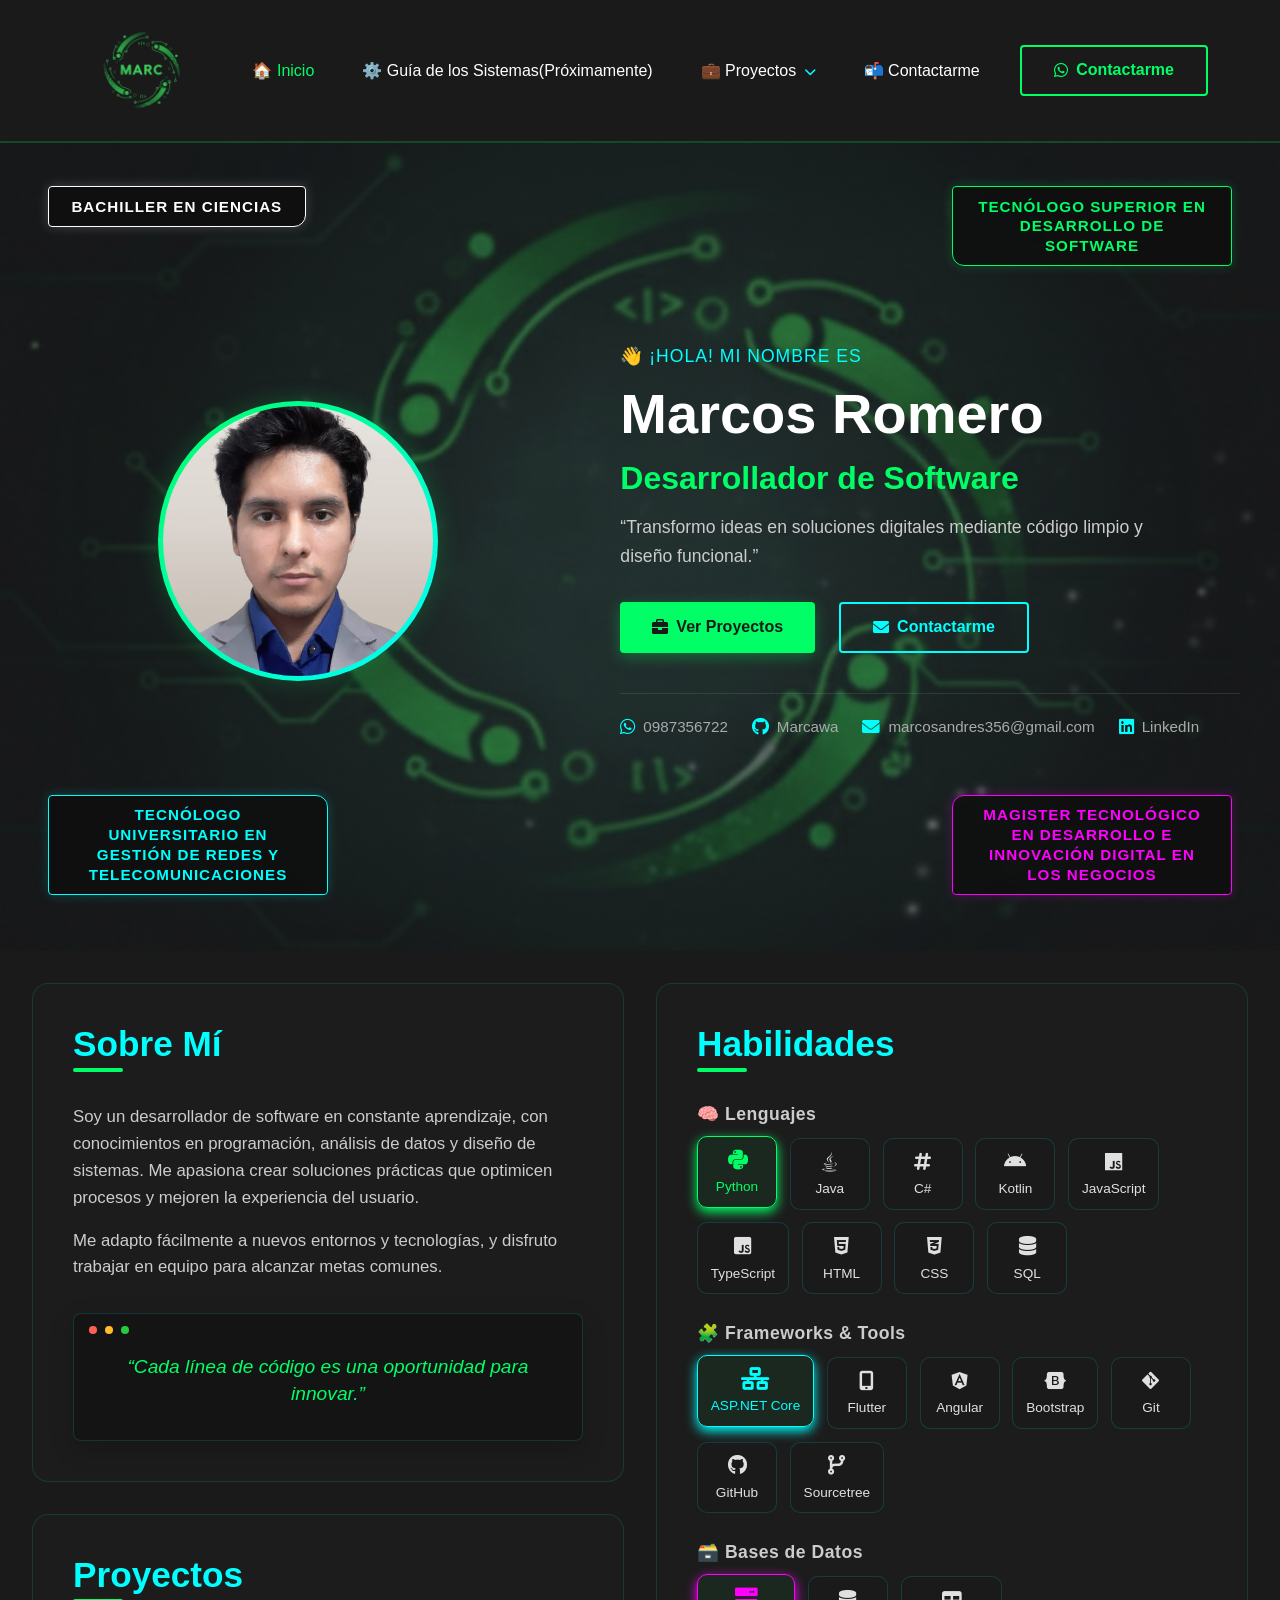
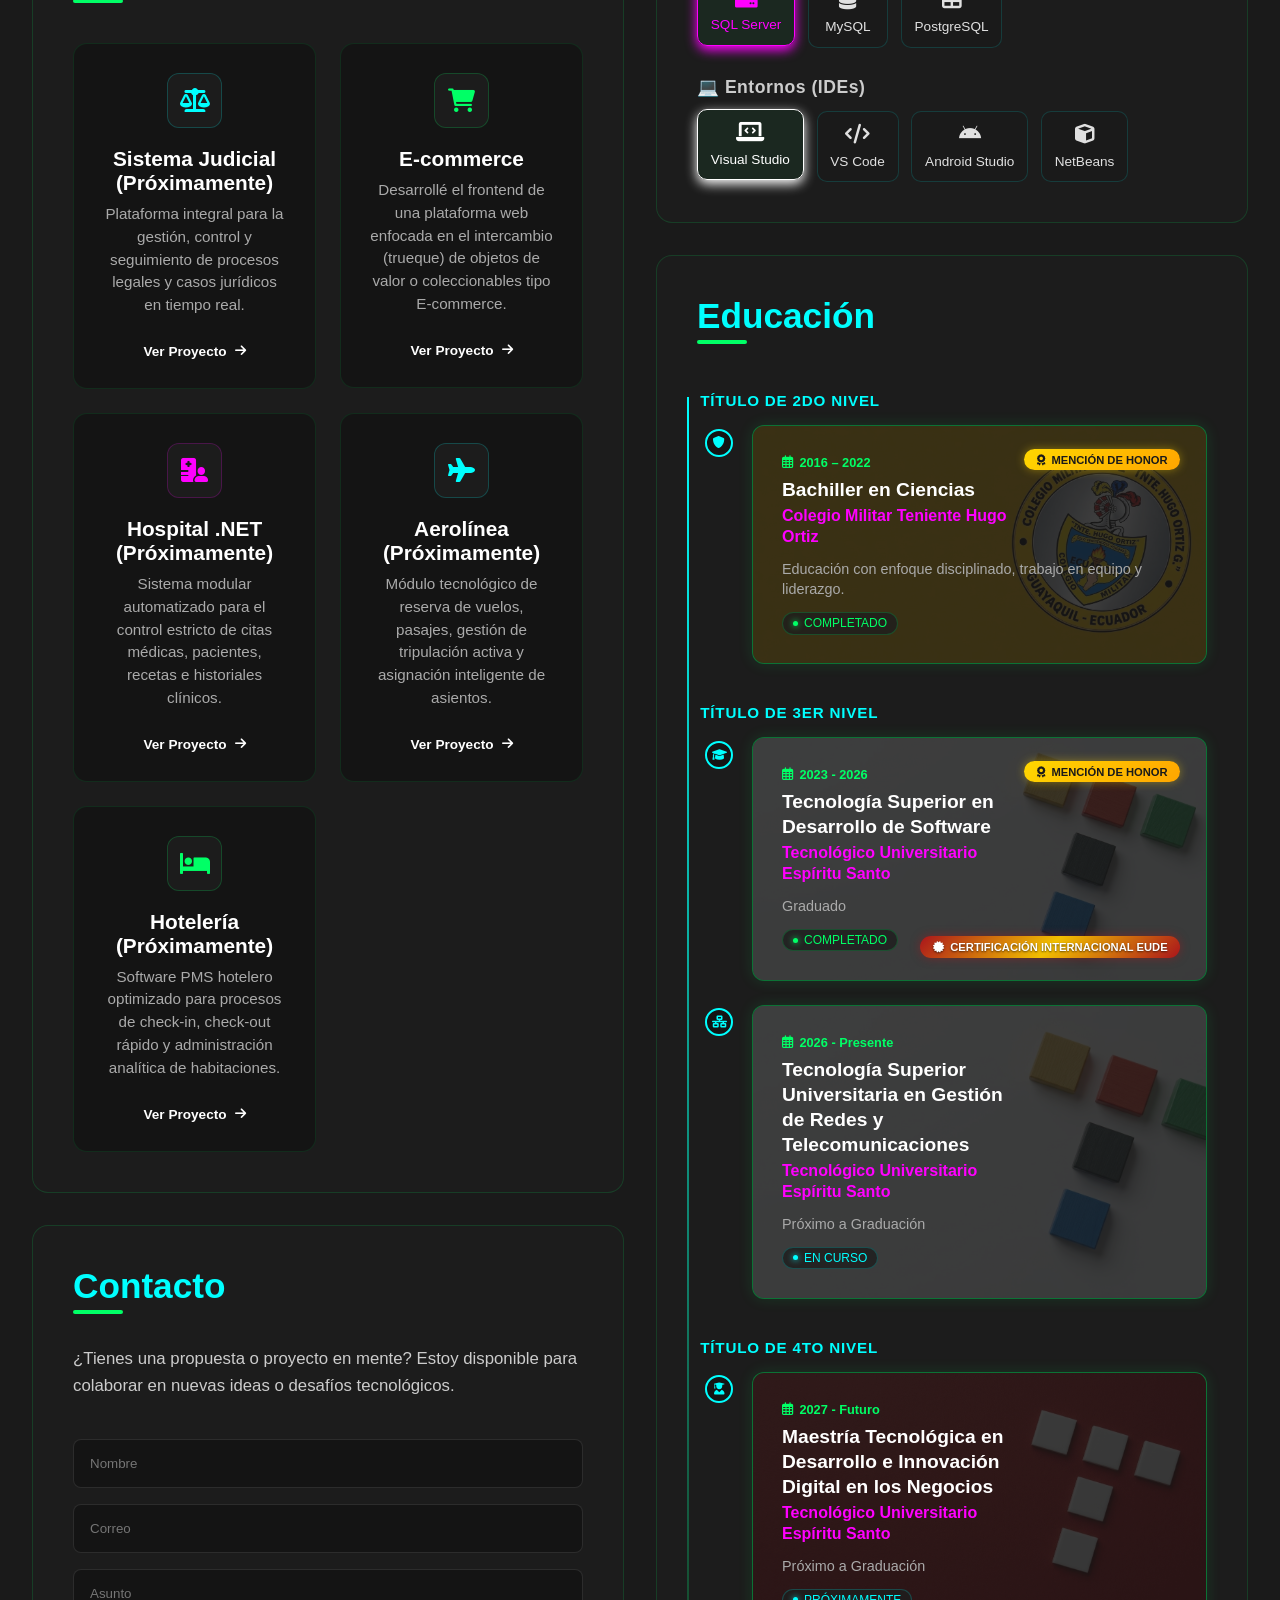
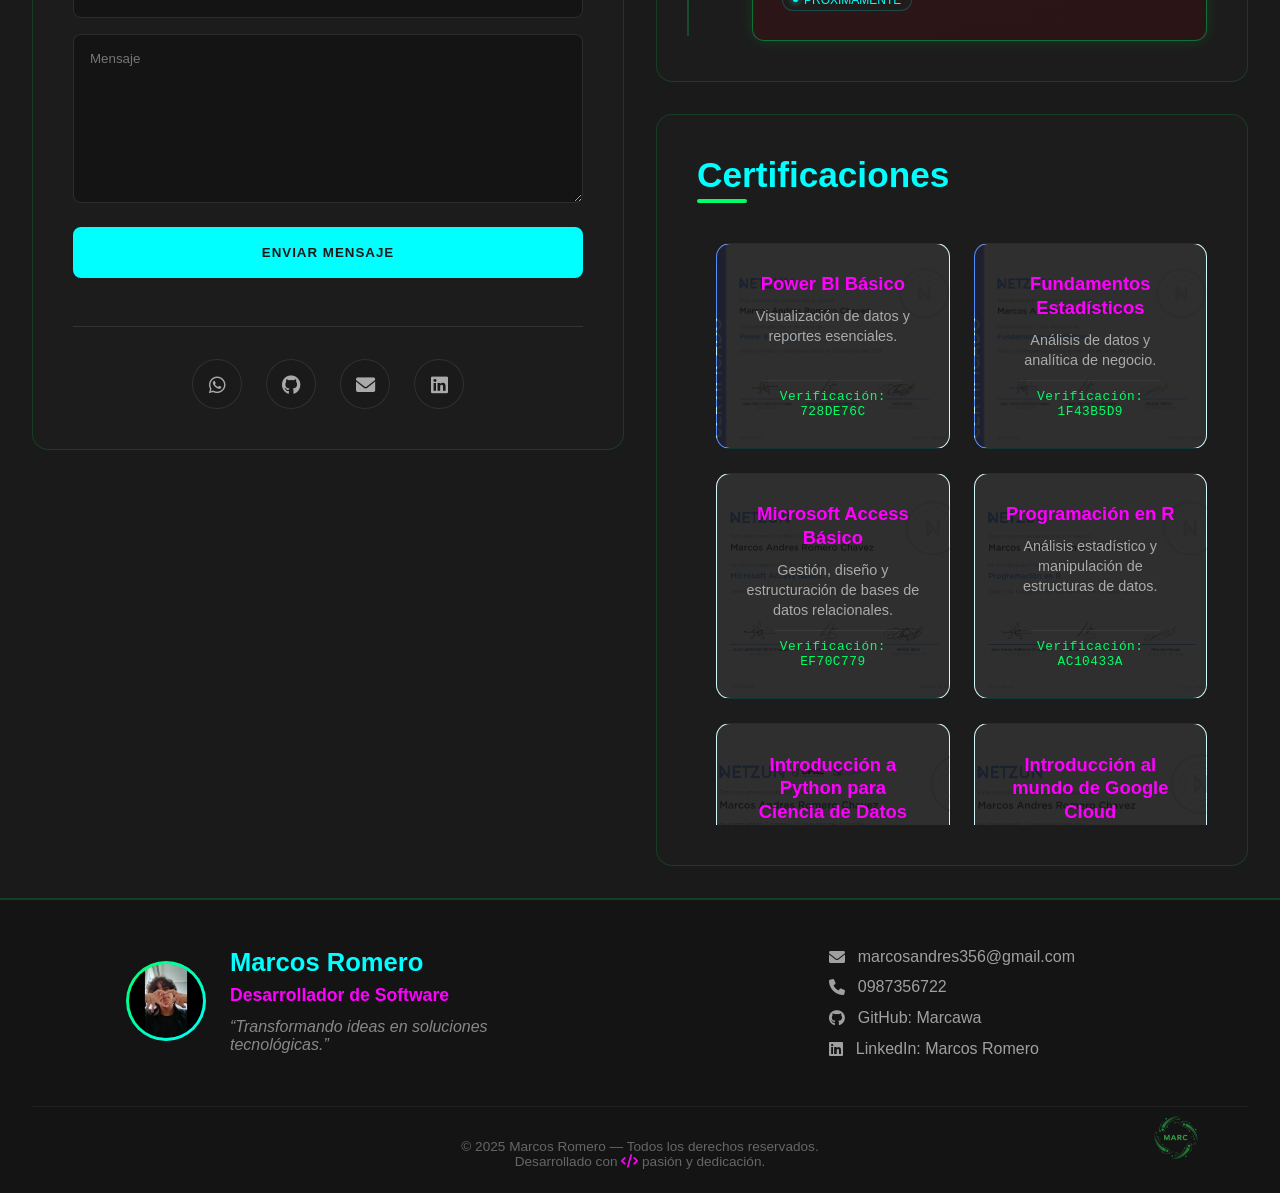
==== commit fa14823e: "puliendo seccion educacion" ====
--- a/index.html
+++ b/index.html
@@ -378,11 +378,11 @@
                             <div class="timeline-level-group">
                                 <div class="timeline-level-label">Título de 2do Nivel</div>
                                 
-                                <article class="timeline-item" style="background-image: url('img/logo-tahuis.png');" onclick="openModal('drive-bachillerato')">
+                                <article class="timeline-item" onclick="openModal('drive-bachillerato')">
                                     <div class="timeline-marker">
                                         <i class="fas fa-shield-alt"></i>
                                     </div>
-                                    <div class="timeline-content">
+                                    <div class="timeline-content has-watermark bg-tho">
                                         <div class="timeline-badge-honor" onclick="event.stopPropagation(); openModal('drive-mencion-bachillerato')">
                                             <i class="fas fa-award"></i> Mención de Honor
                                         </div>
@@ -408,11 +408,11 @@
                                 <div class="timeline-level-label">Título de 3er Nivel</div>
                                 
                                 <!-- Ítem A: Desarrollo de Software -->
-                                <article class="timeline-item" style="background-image: url('img/logo-utes.png');" onclick="openModal('drive-software')">
+                                <article class="timeline-item"  onclick="openModal('drive-software')">
                                     <div class="timeline-marker">
                                         <i class="fas fa-graduation-cap"></i>
                                     </div>
-                                    <div class="timeline-content">
+                                    <div class="timeline-content has-watermark bg-tes">
                                         <div class="timeline-badge-honor" onclick="event.stopPropagation(); openModal('drive-mencion-software')">
                                             <i class="fas fa-award"></i> Mención de Honor
                                         </div>
@@ -434,11 +434,11 @@
                                 </article>
 
                                 <!-- Ítem B: Redes y Telecomunicaciones (Comparte el mismo nivel 3 sin repetir la etiqueta) -->
-                                <article class="timeline-item" style="background-image: url('img/logo-utes.png');" onclick="openModal('drive-redes')">
+                                <article class="timeline-item" onclick="openModal('drive-redes')">
                                     <div class="timeline-marker">
                                         <i class="fas fa-network-wired"></i>
                                     </div>
-                                    <div class="timeline-content">
+                                    <div class="timeline-content has-watermark bg-tes">
                                         <span class="timeline-date"><i class="far fa-calendar-alt"></i> 2026 - Presente</span>
                                         <h3 class="timeline-title">
                                             <span class="timeline-degree">Tecnología Superior Universitaria en Gestión de Redes y Telecomunicaciones</span>
@@ -478,12 +478,12 @@
                             <div class="timeline-level-group">
                                 <div class="timeline-level-label">Título de 4to Nivel</div>
                                 
-                                <article class="timeline-item" style="background-image: url('img/logo-utes.png');" onclick="openModal('drive-maestria')">
+                                <article class="timeline-item" onclick="openModal('drive-maestria')">
                                     <div class="timeline-marker">
                                         <i class="fas fa-user-graduate"></i>
                                     </div>
-                                    <div class="timeline-content">
-                                        <span class="timeline-date"><i class="far fa-calendar-alt"></i> 2027 - Presente</span>
+                                    <div class="timeline-content has-watermark bg-Mgtr">
+                                        <span class="timeline-date"><i class="far fa-calendar-alt"></i> 2027 - Futuro</span>
                                         <h3 class="timeline-title">
                                             <span class="timeline-degree">Maestría Tecnológica en Desarrollo e Innovación Digital en los Negocios</span>
                                             <span class="timeline-institution">Tecnológico Universitario Espíritu Santo</span>
--- a/css/style.css
+++ b/css/style.css
@@ -907,7 +907,7 @@
     content: '';
     position: absolute;
     top: 5px;
-    left: 14px;
+    left: -10px;
     width: 2px;
     height: calc(100% - 10px);
     background: linear-gradient(to bottom, var(--clr-cyan-tech), rgba(0, 255, 102, 0.2));
@@ -933,7 +933,7 @@
     
     /* 🚀 SOLUCIÓN PARA MOVERLO A LA IZQUIERDA */
     padding-left: 0;          /* Limpiamos el padding anterior */
-    margin-left: 1rem;     /* Lo desplaza hacia la izquierda acercándolo a la línea principal */
+    margin-left: -0.3rem;     /* Lo desplaza hacia la izquierda acercándolo a la línea principal */
 }
 
 .timeline-item {
@@ -988,10 +988,53 @@
     position: relative;
     transition: all 0.3s ease;
 
-    background-size: 105px;
-    background-position: right 1.5rem center;
+    overflow: hidden; /* Vital para que la imagen respete los bordes redondeados */
+}
+
+/* Base del Watermark que cubre TODO el contenedor con fundido de opacidad */
+.timeline-content.has-watermark::after {
+    content: '';
+    position: absolute;
+    inset: 0;
+    pointer-events: none;
+    z-index: 1;
+
+    /* 
+      1. Usamos tu variable de imagen.
+      2. Cubrimos todo el contenedor con 'cover'.
+      3. 'mix-blend-mode: screen;' hace que el fondo blanco de la imagen desaparezca 
+         y se funda de forma limpia con el color oscuro de tu tarjeta.
+    */
+    background-image: var(--watermark-img);
     background-repeat: no-repeat;
-}
+    background-position: center;
+    background-size: cover;
+    
+    opacity: 0.18; /* Ajusta este valor si quieres que se note un poco más o menos */
+    mix-blend-mode: screen; /* Clave para eliminar el fondo blanco y que se vea integrado al fondo oscuro */
+}
+
+/* Garantiza que todo el texto, fechas e insignias estén por encima del fondo */
+.timeline-content > * {
+    position: relative;
+    z-index: 2;
+}
+
+/* ==========================================================================
+   VARIANTES DE INSTITUCIONES (Solo cambian la imagen)
+   ========================================================================== */
+.timeline-content.bg-tho::after {
+    background-image: url('../img/LogoFondoTHO.png');
+}
+
+.timeline-content.bg-tes::after {
+    background-image: url('../img/LogoFondoTESForce.png');
+}
+
+.timeline-content.bg-Mgtr::after {
+    background-image: url('../img/LogoFondoTESRedForce.png');
+}
+
 
 /* --- INSIGNIAS ABSOLUTAS INTERACTIVAS --- */
 
@@ -1833,14 +1876,14 @@
        == SECCIÓN 7: EDUCACIÓN (Responsive Móvil / Tablets) ==
        ---------------------------------------------------------------------- */
     .education-timeline {
-        padding-left: 0.8rem; 
+        padding-left: 0.4rem; 
         align-items: flex-start;
     }
 
     /* Línea vertical ajustada a la izquierda */
     .education-timeline::before {
         display: block !important;
-        left: 10px; 
+        left: 2px; 
     }
 
     .timeline-level-group {
@@ -1901,7 +1944,7 @@
     }
 
     .timeline-badge-eude {
-        font-size: 0.56rem;
+        font-size: 0.45rem;
     }
 
     /* 🚀 TIPOGRAFÍAS 100% FLUIDAS CON CLAMP (Adiós a textos gigantes en móviles) */
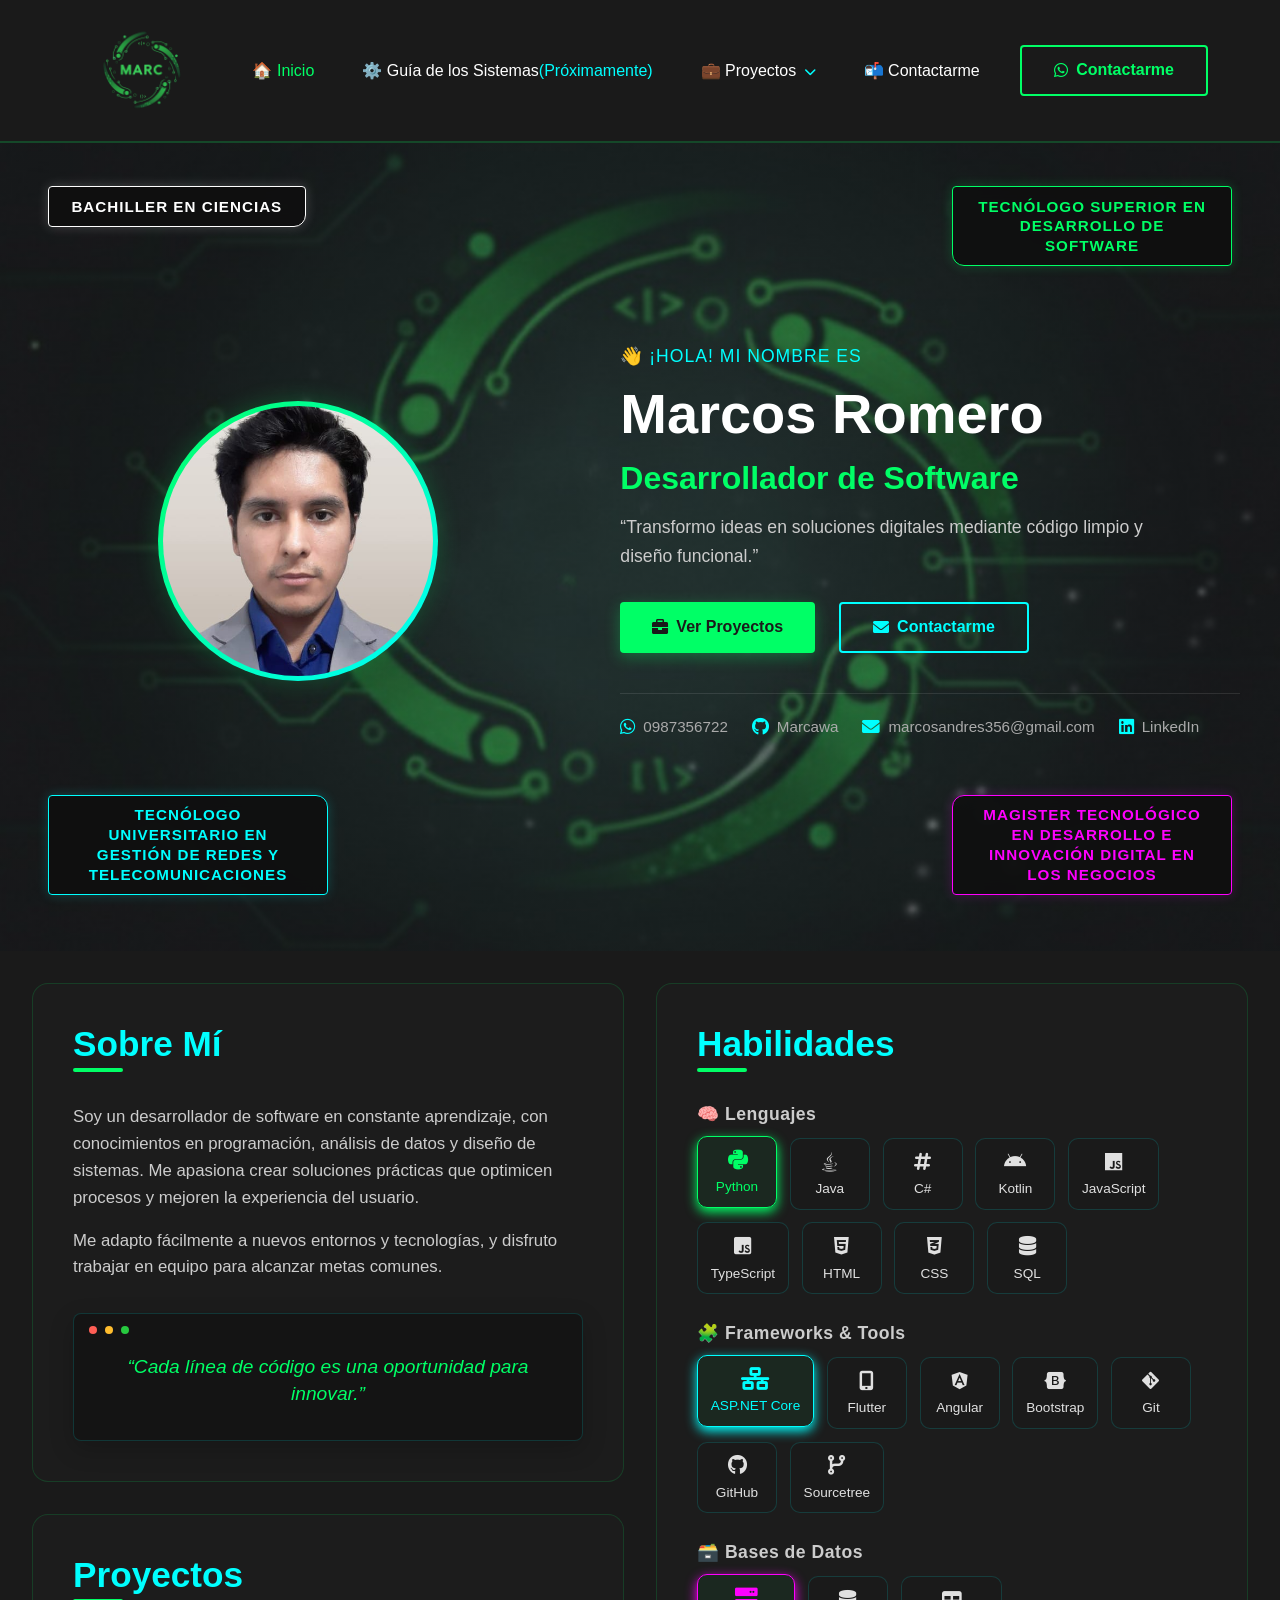
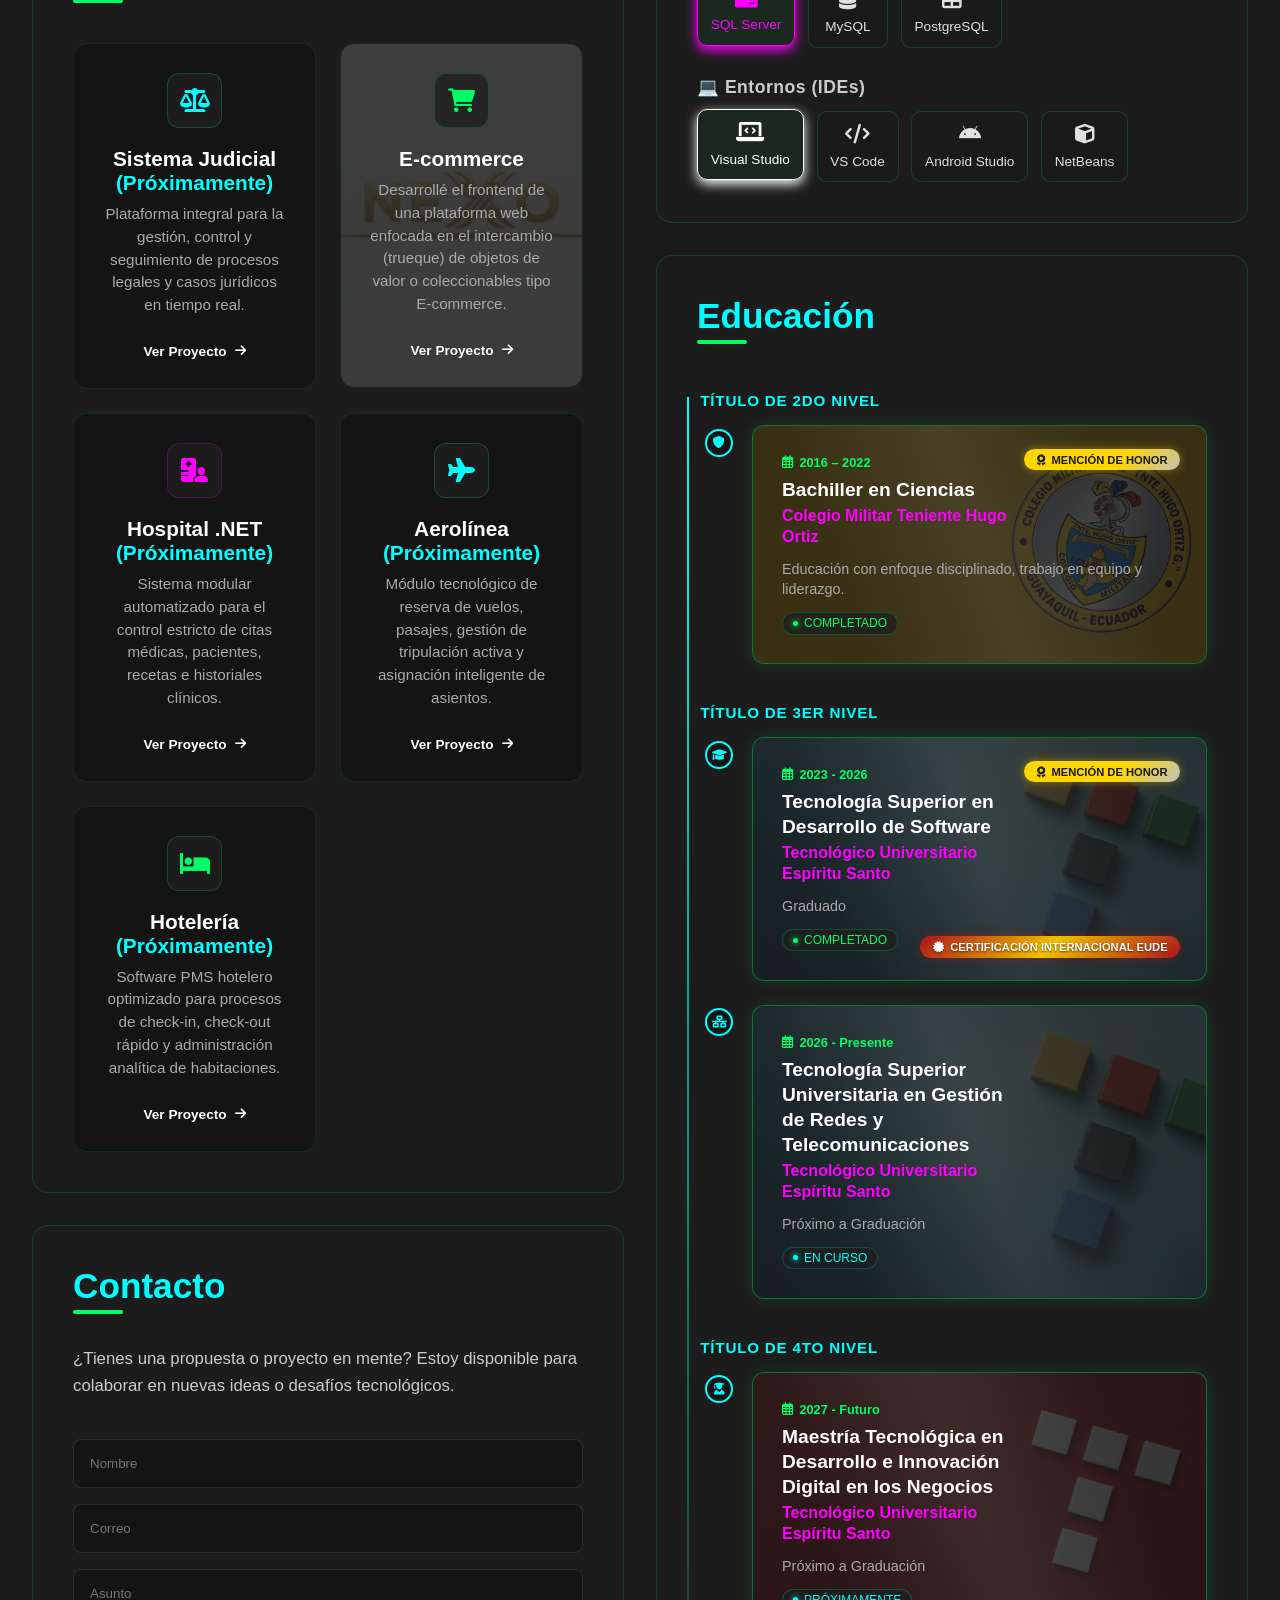
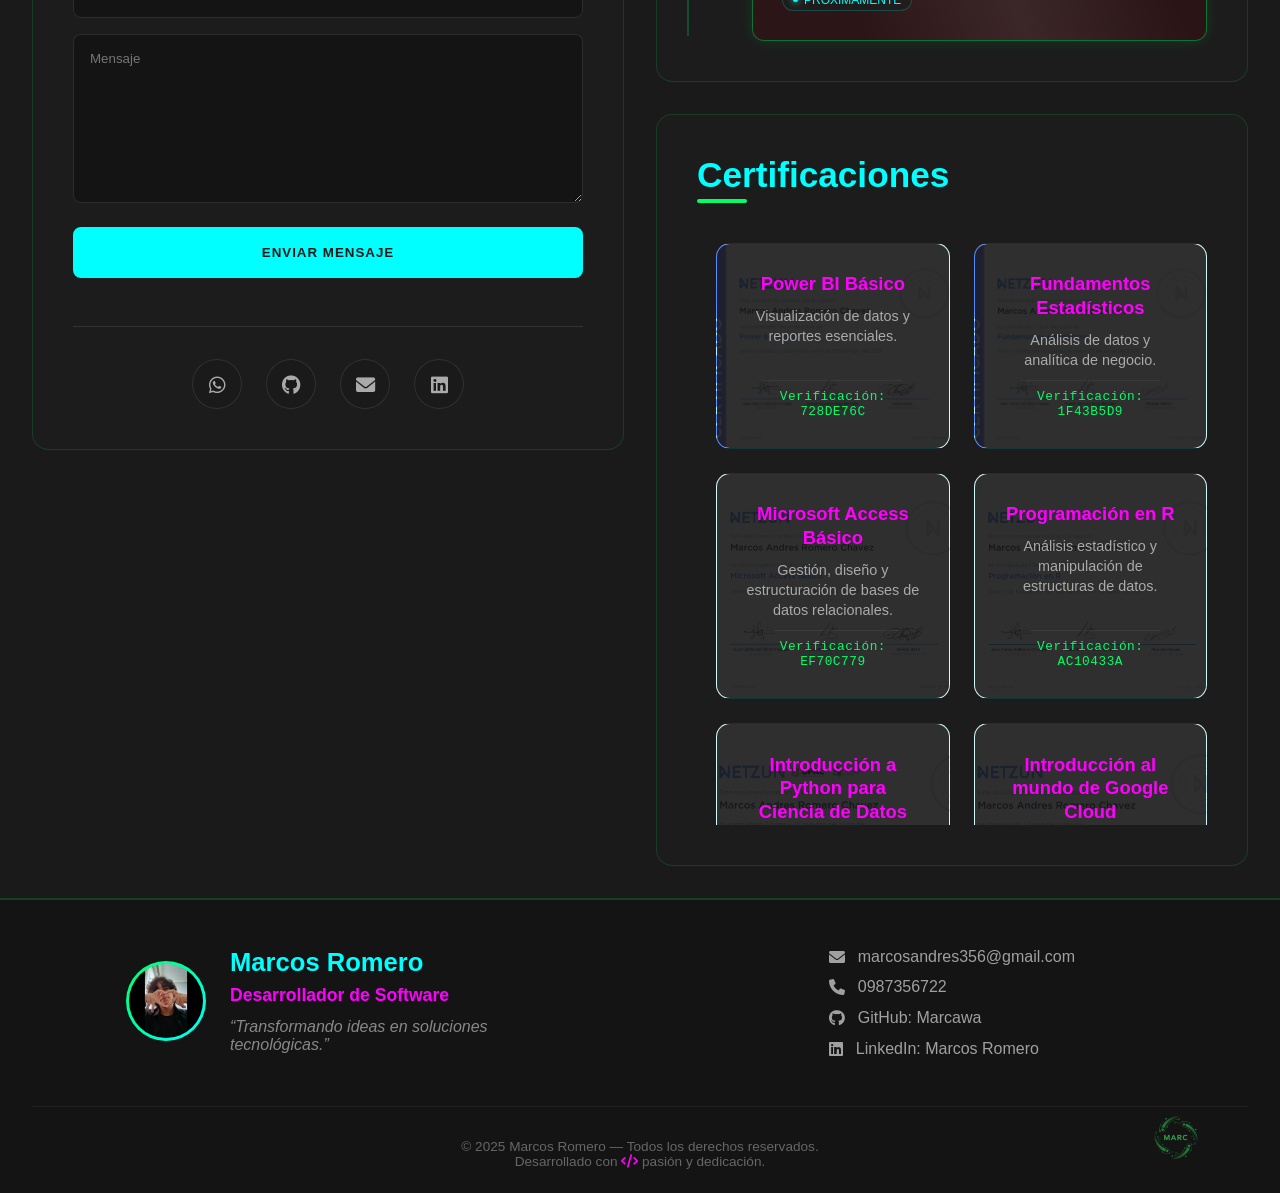
==== commit d9ea90b4: "completando la seccion educacion" ====
--- a/index.html
+++ b/index.html
@@ -185,8 +185,8 @@
                                 </a>
                             </article>
 
-                            <article class="project-card">
-                                <a href="https://marcawa.github.io/NexoMarcosRomero/" class="project-card-link">
+                            <article class="project-card pulse-button-effect">
+                                <a href="https://marcawa.github.io/NexoMarcosRomero/" class="project-card-link has-watermark bg-ecommerce">
                                     <div class="project-card-top">
                                         <div class="project-icon-box card-green">
                                             <i class="fas fa-shopping-cart"></i>
@@ -382,7 +382,7 @@
                                     <div class="timeline-marker">
                                         <i class="fas fa-shield-alt"></i>
                                     </div>
-                                    <div class="timeline-content has-watermark bg-tho">
+                                    <div class="timeline-content pulse-button-effect has-watermark bg-tho">
                                         <div class="timeline-badge-honor" onclick="event.stopPropagation(); openModal('drive-mencion-bachillerato')">
                                             <i class="fas fa-award"></i> Mención de Honor
                                         </div>
@@ -412,7 +412,7 @@
                                     <div class="timeline-marker">
                                         <i class="fas fa-graduation-cap"></i>
                                     </div>
-                                    <div class="timeline-content has-watermark bg-tes">
+                                    <div class="timeline-content pulse-button-effect has-watermark bg-tes">
                                         <div class="timeline-badge-honor" onclick="event.stopPropagation(); openModal('drive-mencion-software')">
                                             <i class="fas fa-award"></i> Mención de Honor
                                         </div>
@@ -638,6 +638,35 @@
                 <img src="img/Logo.png" alt="Logo" class="footer-bottom-logo">
             </div>
         </footer>
+
+        <!-- ==========================================================================
+            MODAL MAESTRO REUTILIZABLE (Único para todo el portafolio)
+        ========================================================================== -->
+        <div id="universalModal" class="modal-overlay" onclick="closeModal()">
+            <div class="modal-container" onclick="event.stopPropagation()">
+                <!-- Botón de Cierre -->
+                <button class="modal-close-btn" onclick="closeModal()">
+                    <i class="fas fa-times"></i>
+                </button>
+
+                <!-- Cabecera opcional para títulos dinámicos -->
+                <div class="modal-header">
+                    <h3 id="modalTitle">Visualización de Credencial</h3>
+                </div>
+
+                <!-- Contenedor del documento (Google Drive / PDF / Imagen) -->
+                <div class="modal-body">
+                    <iframe id="modalDriveFrame" src="" width="100%" height="450px" style="border:none;" allowfullscreen></iframe>
+                </div>
+
+                <!-- Pie de página con botón de acción externo (Opcional) -->
+                <div class="modal-footer">
+                    <a id="modalDriveLink" href="" target="_blank" class="modal-external-btn">
+                        <i class="fas fa-external-link-alt"></i> Ver en Google Drive
+                    </a>
+                </div>
+            </div>
+        </div>
         
         <script>
             const navToggle = document.getElementById('navToggle');
@@ -716,5 +745,70 @@
                 });
             });
         </script>
+
+        <script>
+            /* ==========================================================================
+            CONTROLADOR DE MODAL ÚNICO Y REUTILIZABLE
+            ========================================================================== */
+
+            // Base de datos simulada o mapeo de enlaces de Google Drive orientada a escalabilidad
+            const driveDocuments = {
+                'drive-bachillerato': {
+                    title: 'Título de Bachiller en Ciencias',
+                    url: 'https://drive.google.com/file/d/1ZJFYbAFkmsGu4hT1QxaxC2uL6NkcEhX9/preview' // Reemplaza con tu link de inserción de Drive
+                },
+                'drive-mencion-bachillerato': {
+                    title: 'Certificado de Mención de Honor - Bachillerato',
+                    url: 'https://drive.google.com/file/d/TU_ID_DE_DRIVE_AQUÍ/preview'
+                },
+                'drive-software': {
+                    title: 'Título de Tecnólogo Superior en Desarrollo de Software',
+                    url: 'https://drive.google.com/file/d/16X_9WdHJ6bwEHc9QatE6IpBTQiQfrE71/preview'
+                },
+                'drive-mencion-software': {
+                    title: 'Certificado de Mención de Honor - Software',
+                    url: 'https://drive.google.com/file/d/TU_ID_DE_DRIVE_AQUÍ/preview'
+                },
+                'drive-eude': {
+                    title: 'Certificación Internacional EUDE',
+                    url: 'https://drive.google.com/file/d/TU_ID_DE_DRIVE_AQUÍ/preview'
+                },
+                'drive-redes': {
+                    title: 'Gestión de Redes y Telecomunicaciones (En curso)',
+                    url: 'https://drive.google.com/file/d/TU_ID_DE_DRIVE_AQUÍ/preview'
+                },
+                'drive-maestria': {
+                    title: 'Maestría Tecnológica (Próximamente)',
+                    url: 'https://drive.google.com/file/d/TU_ID_DE_DRIVE_AQUÍ/preview'
+                }
+            };
+
+            function openModal(docKey) {
+                const modal = document.getElementById('universalModal');
+                const iframe = document.getElementById('modalDriveFrame');
+                const titleElem = document.getElementById('modalTitle');
+                const externalLink = document.getElementById('modalDriveLink');
+
+                const docData = driveDocuments[docKey];
+
+                if (docData) {
+                    titleElem.textContent = docData.title;
+                    iframe.src = docData.url;
+                    externalLink.href = docData.url.replace('/preview', '/view'); // Enlace directo para abrir en pestaña nueva si lo desean
+                    
+                    modal.classList.add('active'); // Clase CSS para mostrar con animación
+                    document.body.style.overflow = 'hidden'; // Evita el scroll del fondo
+                }
+            }
+
+            function closeModal() {
+                const modal = document.getElementById('universalModal');
+                const iframe = document.getElementById('modalDriveFrame');
+
+                modal.classList.remove('active');
+                iframe.src = ''; // Limpiamos el iframe para optimizar memoria y frenar carga de Drive
+                document.body.style.overflow = 'auto'; // Restaura el scroll
+            }
+        </script>
     </body>
 </html>
--- a/css/style.css
+++ b/css/style.css
@@ -32,6 +32,148 @@
 /* Resets básicos para que los links no tengan la línea subrayada abajo */
 a {
     text-decoration: none;
+}
+
+.temporal-color{
+    color: var(--clr-cyan-tech);
+}
+
+/* ==========================================================================
+   UTILIDAD GLOBAL REUTILIZABLE: Marca de Agua (Watermark)
+   ========================================================================== */
+.has-watermark {
+    position: relative;
+    overflow: hidden; /* Vital para que la imagen respete los bordes redondeados */
+}
+
+.has-watermark::after {
+    content: '';
+    position: absolute;
+    inset: 0;
+    pointer-events: none;
+    z-index: 1;
+
+    /* Utiliza una variable CSS local que declararemos en cada elemento */
+    background-image: var(--watermark-img);
+    background-repeat: no-repeat;
+    background-position: center;
+    background-size: cover;
+    
+    opacity: 0.18; /* Opacidad unificada o ajústala a tu gusto */
+    mix-blend-mode: screen; /* Funde el fondo blanco con el color oscuro limpiamente */
+}
+
+/* Garantiza que todo el contenido interno esté siempre por encima del fondo */
+.has-watermark > * {
+    position: relative;
+    z-index: 2;
+}
+
+/*========== UTILIDAD REUTILIZABLE: Efecto de Pulsación Tipo Botón ==========*/
+@keyframes buttonPulse {
+    0%, 100% {
+        transform: translateY(0) scale(1);
+        box-shadow: 0 0 15px rgba(0, 255, 102, 0.12); /* Sombra normal */
+        border-radius: 14px;
+    }
+    50% {
+        transform: translateY(1px) scale(0.99); /* Se hunde un poquito hacia adelante y baja */
+        box-shadow: 0 2px 6px rgba(0, 255, 102, 0.25); /* Sombra más compacta al presionarse */
+        border-radius: 14px;
+    }
+}
+
+.pulse-button-effect {
+    animation: buttonPulse 2.9s infinite ease-in-out;
+}
+
+/*========== ESTILOS DEL MODAL MAESTRO ==========*/
+.modal-overlay {
+    position: fixed;
+    inset: 0;
+    background-color: rgba(0, 0, 0, 0.85);
+    backdrop-filter: blur(8px);
+    display: flex;
+    align-items: center;
+    justify-content: center;
+    z-index: 1000;
+    opacity: 0;
+    visibility: hidden;
+    transition: all 0.3s ease;
+}
+
+/* Estado activo del modal (se activa desde JS) */
+.modal-overlay.active {
+    opacity: 1;
+    visibility: visible;
+}
+
+.modal-container {
+    background-color: rgba(20, 20, 20, 0.95);
+    border: 1px solid var(--clr-neon-green, #00ff66);
+    box-shadow: 0 0 25px rgba(0, 255, 102, 0.2);
+    border-radius: 16px;
+    width: 90%;
+    max-width: 800px;
+    padding: 2rem;
+    position: relative;
+    display: flex;
+    flex-direction: column;
+    gap: 1.2rem;
+    transform: scale(0.9);
+    transition: transform 0.3s ease;
+}
+
+.modal-overlay.active .modal-container {
+    transform: scale(1);
+}
+
+.modal-close-btn {
+    position: absolute;
+    top: 1.2rem;
+    right: 1.2rem;
+    background: transparent;
+    border: none;
+    color: var(--clr-white, #fff);
+    font-size: 1.2rem;
+    cursor: pointer;
+    transition: color 0.2s ease;
+}
+
+.modal-close-btn:hover {
+    color: var(--clr-neon-green, #00ff66);
+}
+
+.modal-header h3 {
+    color: var(--clr-cyan-tech, #00ffff);
+    font-size: 1.2rem;
+    font-weight: 700;
+}
+
+.modal-body {
+    border-radius: 8px;
+    overflow: hidden;
+    border: 1px solid var(--clr-neon-green);
+}
+
+.modal-footer {
+    display: flex;
+    justify-content: flex-end;
+}
+
+.modal-external-btn {
+    font-size: 0.85rem;
+    color: var(--clr-neon-green);
+    text-decoration: none;
+    font-weight: 600;
+    display: inline-flex;
+    align-items: center;
+    gap: 0.4rem;
+    transition: opacity 0.2s ease;
+}
+
+.modal-external-btn:hover {
+    opacity: 0.8;
 }
 
 
@@ -754,6 +896,8 @@
     cursor: pointer;
     position: relative;
     transition: transform 0.3s ease, border-color 0.3s ease, box-shadow 0.3s ease;
+
+    overflow: hidden; /* 🚀 Vital para que la imagen de fondo respete los bordes redondeados */
 }
 
 /* Parte superior: Icono y Textos */
@@ -887,6 +1031,13 @@
 .project-card-link:hover .project-btn i { transform: translateX(4px); }
 
 /* ==========================================================================
+   VARIANTES DE PROYECTOS (Imágenes de fondo dedicadas en el CSS)
+   ========================================================================== */
+.project-card-link.bg-ecommerce {
+    --watermark-img: url('../img/LogoNexoForce.png'); /* Reemplaza con tu ruta real */
+}
+
+/* ==========================================================================
    7. SECCIÓN DE EDUCACIÓN (Arquitectura Escalable por Niveles Académicos)
    ========================================================================== */
 
@@ -989,52 +1140,56 @@
     transition: all 0.3s ease;
 
     overflow: hidden; /* Vital para que la imagen respete los bordes redondeados */
-}
-
-/* Base del Watermark que cubre TODO el contenedor con fundido de opacidad */
-.timeline-content.has-watermark::after {
+
+}
+
+
+
+/* --- EFECTO DE BRILLO DIAGONAL (HAZ DE LUZ) PARA LAS TARJETAS --- */
+@keyframes diagonalCardShine {
+    0% {
+        transform: translateX(-100%) translateY(-100%) rotate(120deg);
+    }
+    100% {
+        transform: translateX(100%) translateY(100%) rotate(120deg);
+    }
+}
+
+/* Pseudo-elemento ::before libre para el haz de luz diagonal a 120° */
+.timeline-content::before {
     content: '';
     position: absolute;
-    inset: 0;
+    top: -50%;
+    left: -50%;
+    width: 200%;
+    height: 200%;
+    background: linear-gradient(
+        70deg,
+        transparent 35%,
+        rgba(255, 255, 255, 0.08) 50%,
+        transparent 65%
+    );
     pointer-events: none;
-    z-index: 1;
-
-    /* 
-      1. Usamos tu variable de imagen.
-      2. Cubrimos todo el contenedor con 'cover'.
-      3. 'mix-blend-mode: screen;' hace que el fondo blanco de la imagen desaparezca 
-         y se funda de forma limpia con el color oscuro de tu tarjeta.
-    */
-    background-image: var(--watermark-img);
-    background-repeat: no-repeat;
-    background-position: center;
-    background-size: cover;
-    
-    opacity: 0.18; /* Ajusta este valor si quieres que se note un poco más o menos */
-    mix-blend-mode: screen; /* Clave para eliminar el fondo blanco y que se vea integrado al fondo oscuro */
-}
-
-/* Garantiza que todo el texto, fechas e insignias estén por encima del fondo */
-.timeline-content > * {
-    position: relative;
-    z-index: 2;
-}
+    z-index: 2; /* Se ubica por encima de la marca de agua pero con transparencia sutil */
+    animation: diagonalCardShine 2s infinite ease-in-out;
+}
+
+
 
 /* ==========================================================================
-   VARIANTES DE INSTITUCIONES (Solo cambian la imagen)
+   VARIANTES DE INSTITUCIONES (Sección Educación)
    ========================================================================== */
-.timeline-content.bg-tho::after {
-    background-image: url('../img/LogoFondoTHO.png');
-}
-
-.timeline-content.bg-tes::after {
-    background-image: url('../img/LogoFondoTESForce.png');
-}
-
-.timeline-content.bg-Mgtr::after {
-    background-image: url('../img/LogoFondoTESRedForce.png');
-}
-
+.timeline-content.bg-tho {
+    --watermark-img: url('../img/LogoFondoTHO.png');
+}
+
+.timeline-content.bg-tes {
+    --watermark-img: url('../img/LogoFondoTESDarkBlueForce.png');
+}
+
+.timeline-content.bg-Mgtr {
+    --watermark-img: url('../img/LogoFondoTESRedForce.png');
+}
 
 /* --- INSIGNIAS ABSOLUTAS INTERACTIVAS --- */
 
@@ -1042,7 +1197,8 @@
     position: absolute;
     top: 1.4rem;
     right: 1.6rem;
-    background: linear-gradient(135deg, #FFD700, #FFA500);
+    /* Gradiente con el brillo integrado en el centro */
+    background: linear-gradient(135deg, #FFD700 60%, rgba(255, 255, 255, 0.7) 100%, #FFA500 0%);
     color: #1A1A1A;
     font-size: 0.7rem;
     font-weight: 800;
